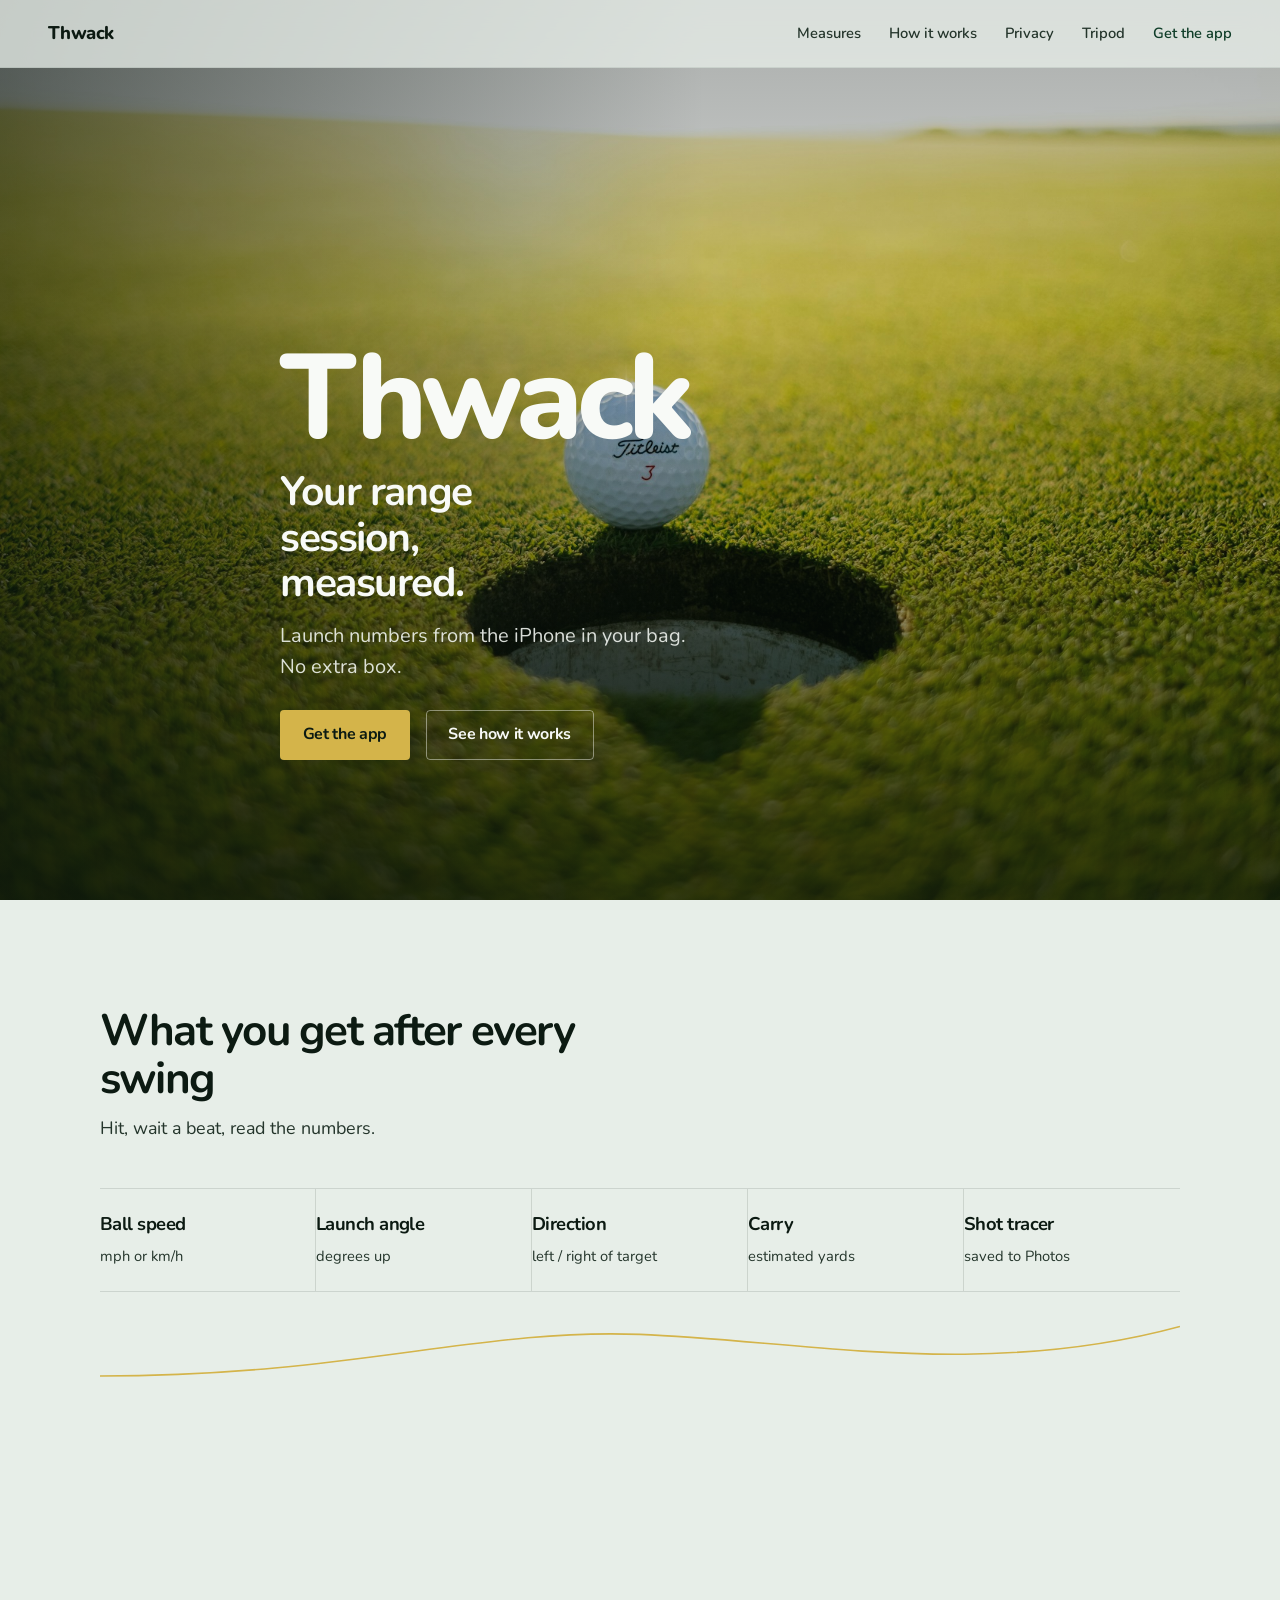
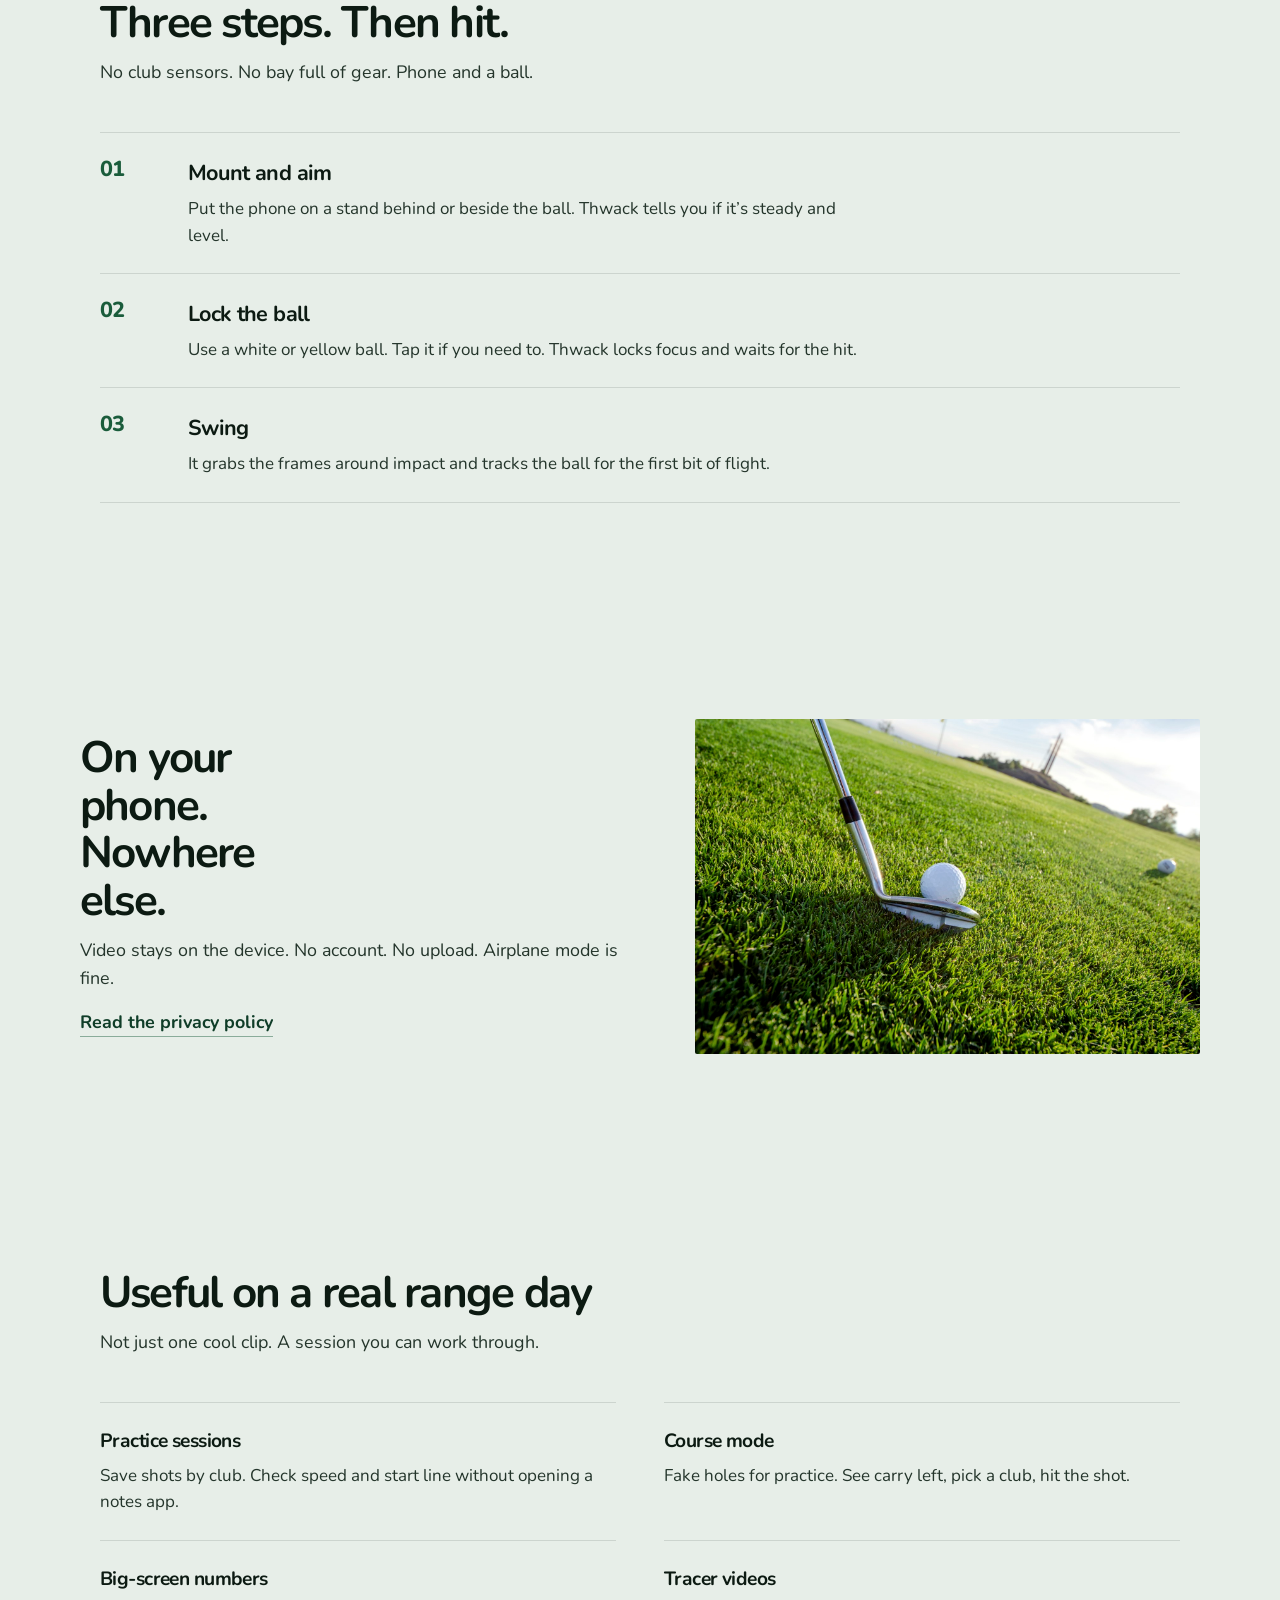
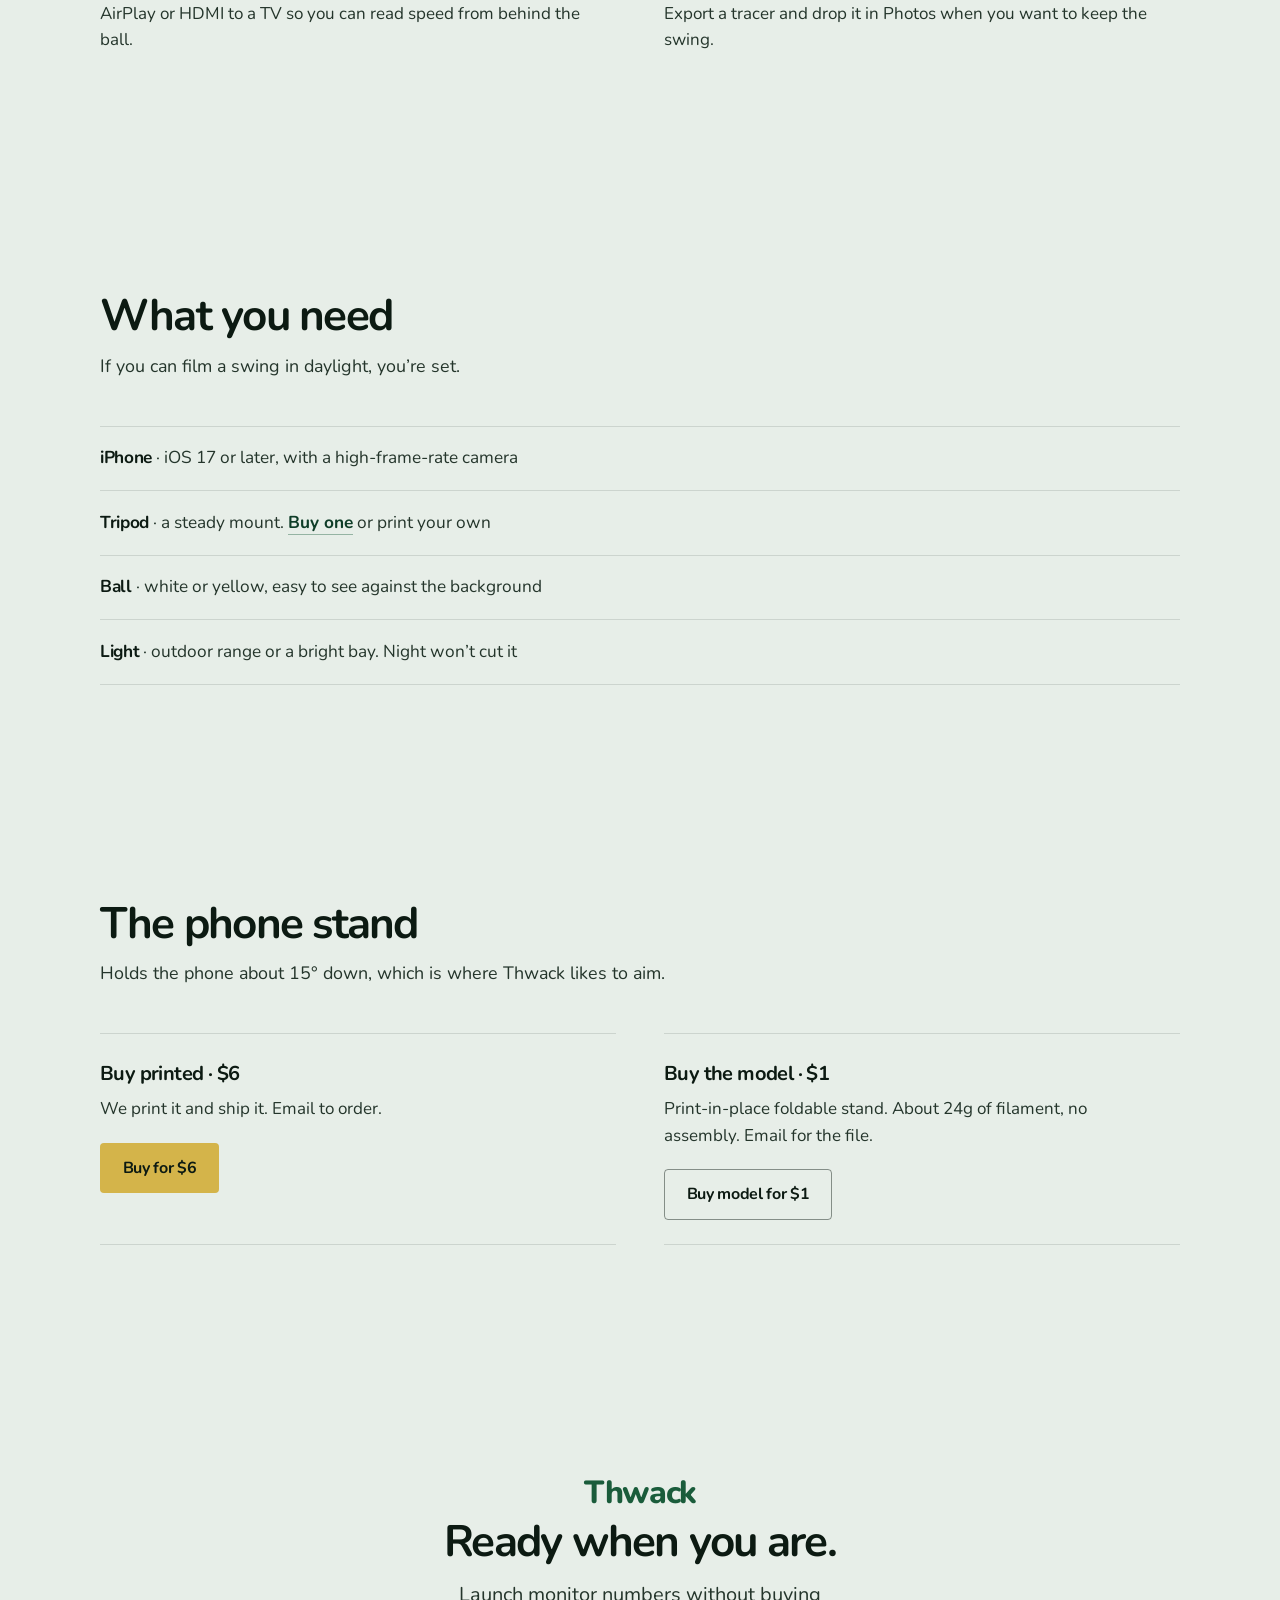
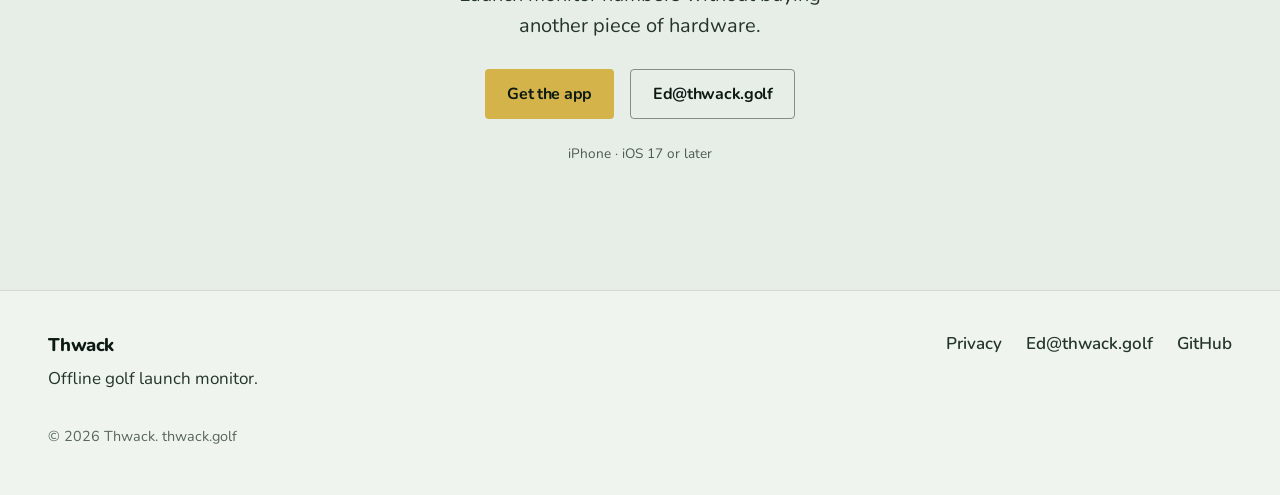
==== index.html @ 119241a6 "Rewrite site copy: no em dashes, clearer pricing, less AI tone. Printed stand $6, digital model $1. " ====
<!DOCTYPE html>
<html lang="en">
<head>
  <meta charset="utf-8" />
  <meta name="viewport" content="width=device-width, initial-scale=1" />
  <title>Thwack | Golf launch monitor for iPhone</title>
  <meta name="description" content="Thwack turns your iPhone into an offline golf launch monitor. Ball speed, launch, direction, carry, and a shot tracer. All on your phone." />
  <meta property="og:title" content="Thwack | Golf launch monitor for iPhone" />
  <meta property="og:description" content="Ball speed, launch, carry, and tracer. On your iPhone. Nowhere else." />
  <meta property="og:image" content="https://thwack.golf/assets/hero.jpg" />
  <meta property="og:type" content="website" />
  <link rel="icon" href="assets/favicon.png" type="image/png" />
  <link rel="apple-touch-icon" href="assets/icon.png" />
  <link rel="preconnect" href="https://fonts.googleapis.com" />
  <link rel="preconnect" href="https://fonts.gstatic.com" crossorigin />
  <link href="https://fonts.googleapis.com/css2?family=Nunito:wght@400;500;600;700;800&display=swap" rel="stylesheet" />
  <link rel="stylesheet" href="assets/site.css" />
</head>
<body>
  <a class="skip" href="#main">Skip to content</a>

  <header class="site-header">
    <a class="wordmark" href="./" aria-label="Thwack home">Thwack</a>
    <nav class="site-nav" aria-label="Primary">
      <a href="#measures">Measures</a>
      <a href="#how">How it works</a>
      <a href="#privacy-claim">Privacy</a>
      <a href="#tripod">Tripod</a>
      <a class="nav-cta" href="https://apps.apple.com/xxxxxxxxxxxx" data-download>Get the app</a>
    </nav>
  </header>

  <main id="main">
    <section class="hero" aria-label="Introduction">
      <div class="hero-media" aria-hidden="true">
        <img src="assets/hero.jpg" alt="" width="2400" height="1600" fetchpriority="high" />
      </div>
      <div class="hero-veil" aria-hidden="true"></div>
      <div class="hero-copy">
        <p class="brand">Thwack</p>
        <h1>Your range session,<br />measured.</h1>
        <p class="lede">Launch numbers from the iPhone in your bag. No extra box.</p>
        <div class="cta-row">
          <a class="btn btn-primary" href="https://apps.apple.com/xxxxxxxxxxxx" data-download>Get the app</a>
          <a class="btn btn-ghost" href="#how">See how it works</a>
        </div>
      </div>
    </section>

    <section id="measures" class="section measures">
      <div class="section-head">
        <h2>What you get after every swing</h2>
        <p>Hit, wait a beat, read the numbers.</p>
      </div>
      <ul class="metric-rail" role="list">
        <li>
          <span class="metric-name">Ball speed</span>
          <span class="metric-hint">mph or km/h</span>
        </li>
        <li>
          <span class="metric-name">Launch angle</span>
          <span class="metric-hint">degrees up</span>
        </li>
        <li>
          <span class="metric-name">Direction</span>
          <span class="metric-hint">left / right of target</span>
        </li>
        <li>
          <span class="metric-name">Carry</span>
          <span class="metric-hint">estimated yards</span>
        </li>
        <li>
          <span class="metric-name">Shot tracer</span>
          <span class="metric-hint">saved to Photos</span>
        </li>
      </ul>
      <svg class="tracer-line" viewBox="0 0 1200 80" preserveAspectRatio="none" aria-hidden="true">
        <path d="M0,70 C280,70 420,10 600,18 S980,75 1200,8" fill="none" stroke="currentColor" stroke-width="2" pathLength="1" />
      </svg>
    </section>

    <section id="how" class="section how">
      <div class="section-head">
        <h2>Three steps. Then hit.</h2>
        <p>No club sensors. No bay full of gear. Phone and a ball.</p>
      </div>
      <ol class="steps">
        <li>
          <span class="step-num">01</span>
          <div>
            <h3>Mount and aim</h3>
            <p>Put the phone on a stand behind or beside the ball. Thwack tells you if it’s steady and level.</p>
          </div>
        </li>
        <li>
          <span class="step-num">02</span>
          <div>
            <h3>Lock the ball</h3>
            <p>Use a white or yellow ball. Tap it if you need to. Thwack locks focus and waits for the hit.</p>
          </div>
        </li>
        <li>
          <span class="step-num">03</span>
          <div>
            <h3>Swing</h3>
            <p>It grabs the frames around impact and tracks the ball for the first bit of flight.</p>
          </div>
        </li>
      </ol>
    </section>

    <section id="privacy-claim" class="section split">
      <div class="split-copy">
        <h2>On your phone.<br />Nowhere else.</h2>
        <p>Video stays on the device. No account. No upload. Airplane mode is fine.</p>
        <p><a class="text-link" href="Privacy/">Read the privacy policy</a></p>
      </div>
      <figure class="split-media">
        <img src="assets/ball.jpg" alt="Close view of a golf ball on a tee" width="1600" height="1060" loading="lazy" />
      </figure>
    </section>

    <section class="section practice">
      <div class="section-head">
        <h2>Useful on a real range day</h2>
        <p>Not just one cool clip. A session you can work through.</p>
      </div>
      <div class="practice-grid">
        <article>
          <h3>Practice sessions</h3>
          <p>Save shots by club. Check speed and start line without opening a notes app.</p>
        </article>
        <article>
          <h3>Course mode</h3>
          <p>Fake holes for practice. See carry left, pick a club, hit the shot.</p>
        </article>
        <article>
          <h3>Big-screen numbers</h3>
          <p>AirPlay or HDMI to a TV so you can read speed from behind the ball.</p>
        </article>
        <article>
          <h3>Tracer videos</h3>
          <p>Export a tracer and drop it in Photos when you want to keep the swing.</p>
        </article>
      </div>
    </section>

    <section class="section setup">
      <div class="section-head">
        <h2>What you need</h2>
        <p>If you can film a swing in daylight, you’re set.</p>
      </div>
      <ul class="need-list" role="list">
        <li><strong>iPhone</strong> · iOS 17 or later, with a high-frame-rate camera</li>
        <li><strong>Tripod</strong> · a steady mount. <a href="#tripod">Buy one</a> or print your own</li>
        <li><strong>Ball</strong> · white or yellow, easy to see against the background</li>
        <li><strong>Light</strong> · outdoor range or a bright bay. Night won’t cut it</li>
      </ul>
    </section>

    <section id="tripod" class="section tripod">
      <div class="section-head">
        <h2>The phone stand</h2>
        <p>Holds the phone about 15° down, which is where Thwack likes to aim.</p>
      </div>
      <div class="tripod-actions">
        <div>
          <h3>Buy printed · $6</h3>
          <p>We print it and ship it. Email to order.</p>
          <a class="btn btn-primary" href="mailto:Ed@thwack.golf?subject=Order%20Thwack%20tripod%20%246&body=Hi%20Ed%2C%0A%0AI%27d%20like%20to%20order%20a%20printed%20Thwack%20phone%20stand%20for%20%246.%0A%0AShip%20to%3A%0A">Buy for $6</a>
        </div>
        <div>
          <h3>Buy the model · $1</h3>
          <p>Print-in-place foldable stand. About 24g of filament, no assembly. Email for the file.</p>
          <a class="btn btn-ghost" href="mailto:Ed@thwack.golf?subject=Thwack%20stand%20model%20%241&body=Hi%20Ed%2C%0A%0AI%27d%20like%20the%20Thwack%20phone%20stand%203D%20model%20for%20%241.%0A">Buy model for $1</a>
        </div>
      </div>
    </section>

    <section id="download" class="section download">
      <p class="brand brand-sm">Thwack</p>
      <h2>Ready when you are.</h2>
      <p class="lede">Launch monitor numbers without buying another piece of hardware.</p>
      <div class="cta-row">
        <a class="btn btn-primary" href="https://apps.apple.com/xxxxxxxxxxxx" data-download>Get the app</a>
        <a class="btn btn-ghost" href="mailto:Ed@thwack.golf">Ed@thwack.golf</a>
      </div>
      <p class="fine">iPhone · iOS 17 or later</p>
    </section>
  </main>

  <footer class="site-footer">
    <div class="footer-brand">
      <span class="wordmark">Thwack</span>
      <p>Offline golf launch monitor.</p>
    </div>
    <div class="footer-links">
      <a href="Privacy/">Privacy</a>
      <a href="mailto:Ed@thwack.golf">Ed@thwack.golf</a>
      <a href="https://github.com/ErdTheTurd/Thwack">GitHub</a>
    </div>
    <p class="footer-note">© <span id="y"></span> Thwack. thwack.golf</p>
  </footer>

  <script>
    document.getElementById("y").textContent = new Date().getFullYear();
    // Replace xxxxxxxxxxxx with your App Store id when live (e.g. id6754321098).
    window.THWACK_APP_STORE_URL = "https://apps.apple.com/xxxxxxxxxxxx";
    document.querySelectorAll("[data-download]").forEach((el) => {
      el.setAttribute("href", window.THWACK_APP_STORE_URL);
    });
  </script>
</body>
</html>
---- assets/site.css ----
/* Thwack marketing site
   Direction: deep fairway ink + warm tracer gold on cool mist greens.
   Type: SF Rounded (app) → Nunito on the web. */

:root {
  --ink: #0c1a12;
  --ink-soft: #24352b;
  --mist: #e7eee8;
  --mist-deep: #d5e0d7;
  --panel: #f3f7f3;
  --fairway: #1a5c3b;
  --fairway-deep: #0f3d28;
  --tracer: #d4b44a;
  --tracer-hot: #f0d56a;
  --white: #f8faf7;
  --line: color-mix(in srgb, var(--ink) 12%, transparent);
  --header-h: 4.25rem;
  --ease: cubic-bezier(0.22, 1, 0.36, 1);
  --font: ui-rounded, "SF Pro Rounded", "Nunito", "Avenir Next Rounded", system-ui, sans-serif;
  --font-brand: var(--font);
  --font-body: var(--font);
}

*,
*::before,
*::after { box-sizing: border-box; }

html {
  color-scheme: light;
  scroll-behavior: smooth;
}

body {
  margin: 0;
  color: var(--ink);
  background:
    radial-gradient(900px 480px at 12% -8%, #cfe0d4 0%, transparent 55%),
    radial-gradient(700px 420px at 100% 8%, #e6efc9 0%, transparent 45%),
    var(--mist);
  font-family: var(--font-body);
  font-optical-sizing: auto;
  font-size: 1.0625rem;
  line-height: 1.55;
  -webkit-font-smoothing: antialiased;
}

img {
  display: block;
  max-width: 100%;
  height: auto;
}

a { color: var(--fairway-deep); }

.skip {
  position: absolute;
  left: -999px;
  top: 0;
  background: var(--ink);
  color: var(--white);
  padding: 0.75rem 1rem;
  z-index: 100;
}
.skip:focus { left: 1rem; top: 1rem; }

/* —— Header —— */
.site-header {
  position: fixed;
  inset: 0 0 auto;
  z-index: 40;
  height: var(--header-h);
  display: flex;
  align-items: center;
  justify-content: space-between;
  padding: 0 clamp(1.25rem, 4vw, 3rem);
  background: color-mix(in srgb, var(--mist) 78%, transparent);
  backdrop-filter: blur(14px) saturate(1.2);
  border-bottom: 1px solid color-mix(in srgb, var(--ink) 8%, transparent);
}

.wordmark {
  font-family: var(--font-brand);
  font-weight: 800;
  font-size: 1.15rem;
  letter-spacing: -0.03em;
  text-decoration: none;
  color: var(--ink);
}

.site-nav {
  display: flex;
  align-items: center;
  gap: clamp(1rem, 3vw, 1.75rem);
}

.site-nav a {
  font-family: var(--font-brand);
  font-weight: 600;
  font-size: 0.92rem;
  text-decoration: none;
  color: var(--ink-soft);
}

.site-nav a:hover { color: var(--ink); }

.nav-cta {
  color: var(--fairway-deep) !important;
}

@media (max-width: 720px) {
  .site-nav a:not(.nav-cta) { display: none; }
}

/* —— Hero —— */
.hero {
  position: relative;
  min-height: 100svh;
  display: grid;
  align-items: end;
  overflow: hidden;
  color: var(--white);
}

.hero-media {
  position: absolute;
  inset: 0;
}

.hero-media img {
  width: 100%;
  height: 100%;
  object-fit: cover;
  object-position: 55% 40%;
  transform: scale(1.06);
  animation: heroDrift 28s var(--ease) infinite alternate;
}

@keyframes heroDrift {
  from { transform: scale(1.06) translate3d(0, 0, 0); }
  to { transform: scale(1.12) translate3d(-1.5%, 1%, 0); }
}

.hero-veil {
  position: absolute;
  inset: 0;
  background:
    linear-gradient(180deg, rgba(8, 18, 12, 0.35) 0%, rgba(8, 18, 12, 0.18) 35%, rgba(8, 18, 12, 0.72) 100%),
    linear-gradient(90deg, rgba(8, 18, 12, 0.55) 0%, transparent 55%);
}

.hero-copy {
  position: relative;
  z-index: 1;
  width: min(720px, calc(100% - 2.5rem));
  margin: 0 auto var(--header-h);
  padding: 0 0 clamp(2.5rem, 8vh, 4.5rem);
  animation: rise 1s var(--ease) both;
}

@keyframes rise {
  from { opacity: 0; transform: translateY(18px); }
  to { opacity: 1; transform: none; }
}

.brand {
  font-family: var(--font-brand);
  font-weight: 800;
  font-size: clamp(3.4rem, 12vw, 7.5rem);
  letter-spacing: -0.05em;
  line-height: 0.9;
  margin: 0 0 1rem;
  color: inherit;
}

.brand-sm {
  font-size: clamp(1.5rem, 4vw, 2rem);
  letter-spacing: -0.04em;
  color: var(--fairway);
  margin-bottom: 0.75rem;
}

.hero h1 {
  font-family: var(--font-brand);
  font-weight: 700;
  font-size: clamp(1.65rem, 4.2vw, 2.55rem);
  letter-spacing: -0.035em;
  line-height: 1.12;
  margin: 0 0 0.85rem;
  max-width: 14ch;
}

.lede {
  margin: 0 0 1.75rem;
  font-size: clamp(1.05rem, 2.2vw, 1.25rem);
  font-weight: 400;
  max-width: 34ch;
  color: color-mix(in srgb, var(--white) 86%, transparent);
}

.hero .lede { color: color-mix(in srgb, #f4f7f2 88%, transparent); }

.cta-row {
  display: flex;
  flex-wrap: wrap;
  gap: 0.85rem 1rem;
  align-items: center;
}

.btn {
  font-family: var(--font-brand);
  font-weight: 700;
  font-size: 1rem;
  letter-spacing: -0.02em;
  text-decoration: none;
  display: inline-flex;
  align-items: center;
  justify-content: center;
  min-height: 3.15rem;
  padding: 0 1.35rem;
  border-radius: 4px;
  border: 1px solid transparent;
  transition: transform 160ms var(--ease), background 160ms ease, color 160ms ease, border-color 160ms ease;
}

.btn:hover { transform: translateY(-1px); }
.btn:active { transform: none; }

.btn-primary {
  background: var(--tracer);
  color: var(--ink);
}

.btn-primary:hover { background: var(--tracer-hot); }

.btn-ghost {
  background: transparent;
  color: inherit;
  border-color: color-mix(in srgb, currentColor 45%, transparent);
}

.hero .btn-ghost { color: var(--white); }

.btn-ghost:hover {
  border-color: currentColor;
  background: color-mix(in srgb, currentColor 8%, transparent);
}

/* —— Sections —— */
.section {
  width: min(1080px, calc(100% - 2.5rem));
  margin: 0 auto;
  padding: clamp(4.5rem, 12vh, 7.5rem) 0;
}

.section-head {
  max-width: 36rem;
  margin-bottom: clamp(2rem, 5vh, 3.25rem);
}

.section-head h2,
.split-copy h2,
.download h2 {
  font-family: var(--font-brand);
  font-weight: 700;
  font-size: clamp(1.85rem, 4vw, 2.75rem);
  letter-spacing: -0.04em;
  line-height: 1.08;
  margin: 0 0 0.75rem;
}

.section-head p,
.split-copy p {
  margin: 0;
  color: var(--ink-soft);
  font-size: 1.12rem;
}

/* Metrics — not cards: one horizontal composition */
.measures {
  position: relative;
}

.metric-rail {
  list-style: none;
  margin: 0;
  padding: 0;
  display: grid;
  grid-template-columns: repeat(5, minmax(0, 1fr));
  gap: 0;
  border-top: 1px solid var(--line);
  border-bottom: 1px solid var(--line);
}

.metric-rail li {
  padding: 1.35rem 1rem 1.35rem 0;
  border-right: 1px solid var(--line);
}

.metric-rail li:last-child {
  border-right: 0;
  padding-right: 0;
}

.metric-name {
  display: block;
  font-family: var(--font-brand);
  font-weight: 700;
  font-size: 1.15rem;
  letter-spacing: -0.03em;
  margin-bottom: 0.25rem;
}

.metric-hint {
  color: var(--ink-soft);
  font-size: 0.92rem;
}

.tracer-line {
  display: block;
  width: 100%;
  height: 64px;
  margin-top: 1.75rem;
  color: var(--tracer);
}

.tracer-line path {
  stroke-dasharray: 1;
  stroke-dashoffset: 1;
  animation: drawTracer 1.8s var(--ease) 0.2s forwards;
}

@keyframes drawTracer {
  to { stroke-dashoffset: 0; }
}

@media (max-width: 860px) {
  .metric-rail {
    grid-template-columns: 1fr 1fr;
  }
  .metric-rail li {
    border-right: 0;
    border-bottom: 1px solid var(--line);
    padding: 1.1rem 0;
  }
  .metric-rail li:nth-child(odd) {
    padding-right: 1rem;
  }
}

/* How it works */
.steps {
  list-style: none;
  margin: 0;
  padding: 0;
  display: grid;
  gap: 0;
}

.steps li {
  display: grid;
  grid-template-columns: 4.5rem 1fr;
  gap: 1rem;
  padding: 1.5rem 0;
  border-top: 1px solid var(--line);
}

.steps li:last-child { border-bottom: 1px solid var(--line); }

.step-num {
  font-family: var(--font-brand);
  font-weight: 800;
  font-size: 1.35rem;
  letter-spacing: -0.04em;
  color: var(--fairway);
  line-height: 1.2;
}

.steps h3 {
  font-family: var(--font-brand);
  font-weight: 700;
  font-size: 1.35rem;
  letter-spacing: -0.03em;
  margin: 0 0 0.35rem;
}

.steps p {
  margin: 0;
  color: var(--ink-soft);
  max-width: 42rem;
}

/* Privacy split */
.split {
  display: grid;
  grid-template-columns: 1.05fr 0.95fr;
  gap: clamp(1.75rem, 5vw, 3.5rem);
  align-items: center;
  width: min(1120px, calc(100% - 2.5rem));
}

.split-copy h2 { max-width: 10ch; }

.split-copy p + p { margin-top: 1rem; }

.text-link {
  font-family: var(--font-brand);
  font-weight: 700;
  text-decoration: none;
  border-bottom: 1px solid color-mix(in srgb, var(--fairway) 45%, transparent);
  padding-bottom: 0.1rem;
}

.text-link:hover { border-bottom-color: var(--fairway); }

.split-media {
  margin: 0;
  overflow: hidden;
  border-radius: 2px;
  min-height: 280px;
}

.split-media img {
  width: 100%;
  height: 100%;
  min-height: 320px;
  object-fit: cover;
  filter: saturate(0.92) contrast(1.04);
}

@media (max-width: 800px) {
  .split { grid-template-columns: 1fr; }
  .split-media { order: -1; }
}

/* Practice — editorial rows, not cards */
.practice-grid {
  display: grid;
  grid-template-columns: 1fr 1fr;
  gap: 0 3rem;
}

.practice-grid article {
  padding: 1.5rem 0;
  border-top: 1px solid var(--line);
}

.practice-grid h3 {
  font-family: var(--font-brand);
  font-weight: 700;
  font-size: 1.2rem;
  letter-spacing: -0.03em;
  margin: 0 0 0.4rem;
}

.practice-grid p {
  margin: 0;
  color: var(--ink-soft);
}

@media (max-width: 700px) {
  .practice-grid { grid-template-columns: 1fr; gap: 0; }
}

/* Setup needs */
.need-list {
  list-style: none;
  margin: 0;
  padding: 0;
}

.need-list li {
  padding: 1.15rem 0;
  border-top: 1px solid var(--line);
  color: var(--ink-soft);
  font-size: 1.08rem;
}

.need-list li:last-child { border-bottom: 1px solid var(--line); }

.need-list strong {
  font-family: var(--font-brand);
  font-weight: 700;
  color: var(--ink);
  letter-spacing: -0.02em;
}

.need-list a {
  font-weight: 700;
  text-decoration: none;
  border-bottom: 1px solid color-mix(in srgb, var(--fairway) 40%, transparent);
}

/* Tripod buy / print */
.tripod-actions {
  display: grid;
  grid-template-columns: 1fr 1fr;
  gap: 0 3rem;
}

.tripod-actions > div {
  padding: 1.5rem 0;
  border-top: 1px solid var(--line);
  border-bottom: 1px solid var(--line);
}

.tripod-actions h3 {
  font-family: var(--font-brand);
  font-weight: 700;
  font-size: 1.25rem;
  letter-spacing: -0.03em;
  margin: 0 0 0.45rem;
}

.tripod-actions p {
  margin: 0 0 1.25rem;
  color: var(--ink-soft);
  max-width: 28rem;
}

.tripod-actions .btn-ghost {
  color: var(--ink);
}

@media (max-width: 700px) {
  .tripod-actions { grid-template-columns: 1fr; gap: 0; }
  .tripod-actions > div:first-child { border-bottom: 0; }
}

/* Download */
.download {
  text-align: center;
  padding-top: clamp(5rem, 14vh, 8rem);
  padding-bottom: clamp(5rem, 14vh, 8rem);
}

.download .lede {
  margin-left: auto;
  margin-right: auto;
  color: var(--ink-soft);
}

.download .cta-row {
  justify-content: center;
}

.download .btn-ghost {
  color: var(--ink);
}

.fine {
  margin: 1.5rem auto 0;
  max-width: 36rem;
  font-size: 0.85rem;
  color: color-mix(in srgb, var(--ink-soft) 80%, transparent);
}

/* Footer */
.site-footer {
  border-top: 1px solid var(--line);
  padding: 2.5rem clamp(1.25rem, 4vw, 3rem) 3rem;
  display: grid;
  grid-template-columns: 1.2fr 1fr;
  gap: 1.5rem;
  background: color-mix(in srgb, var(--panel) 70%, transparent);
}

.footer-brand p {
  margin: 0.4rem 0 0;
  color: var(--ink-soft);
}

.footer-links {
  display: flex;
  flex-wrap: wrap;
  gap: 1rem 1.5rem;
  align-items: start;
  justify-content: end;
  font-family: var(--font-brand);
  font-weight: 600;
}

.footer-links a { text-decoration: none; color: var(--ink-soft); }
.footer-links a:hover { color: var(--ink); }

.footer-note {
  grid-column: 1 / -1;
  margin: 0.5rem 0 0;
  color: color-mix(in srgb, var(--ink-soft) 75%, transparent);
  font-size: 0.9rem;
}

@media (max-width: 640px) {
  .site-footer { grid-template-columns: 1fr; }
  .footer-links { justify-content: start; }
}

@media (prefers-reduced-motion: reduce) {
  html { scroll-behavior: auto; }
  .hero-media img { animation: none; transform: none; }
  .hero-copy { animation: none; }
  .tracer-line path { animation: none; stroke-dashoffset: 0; }
}
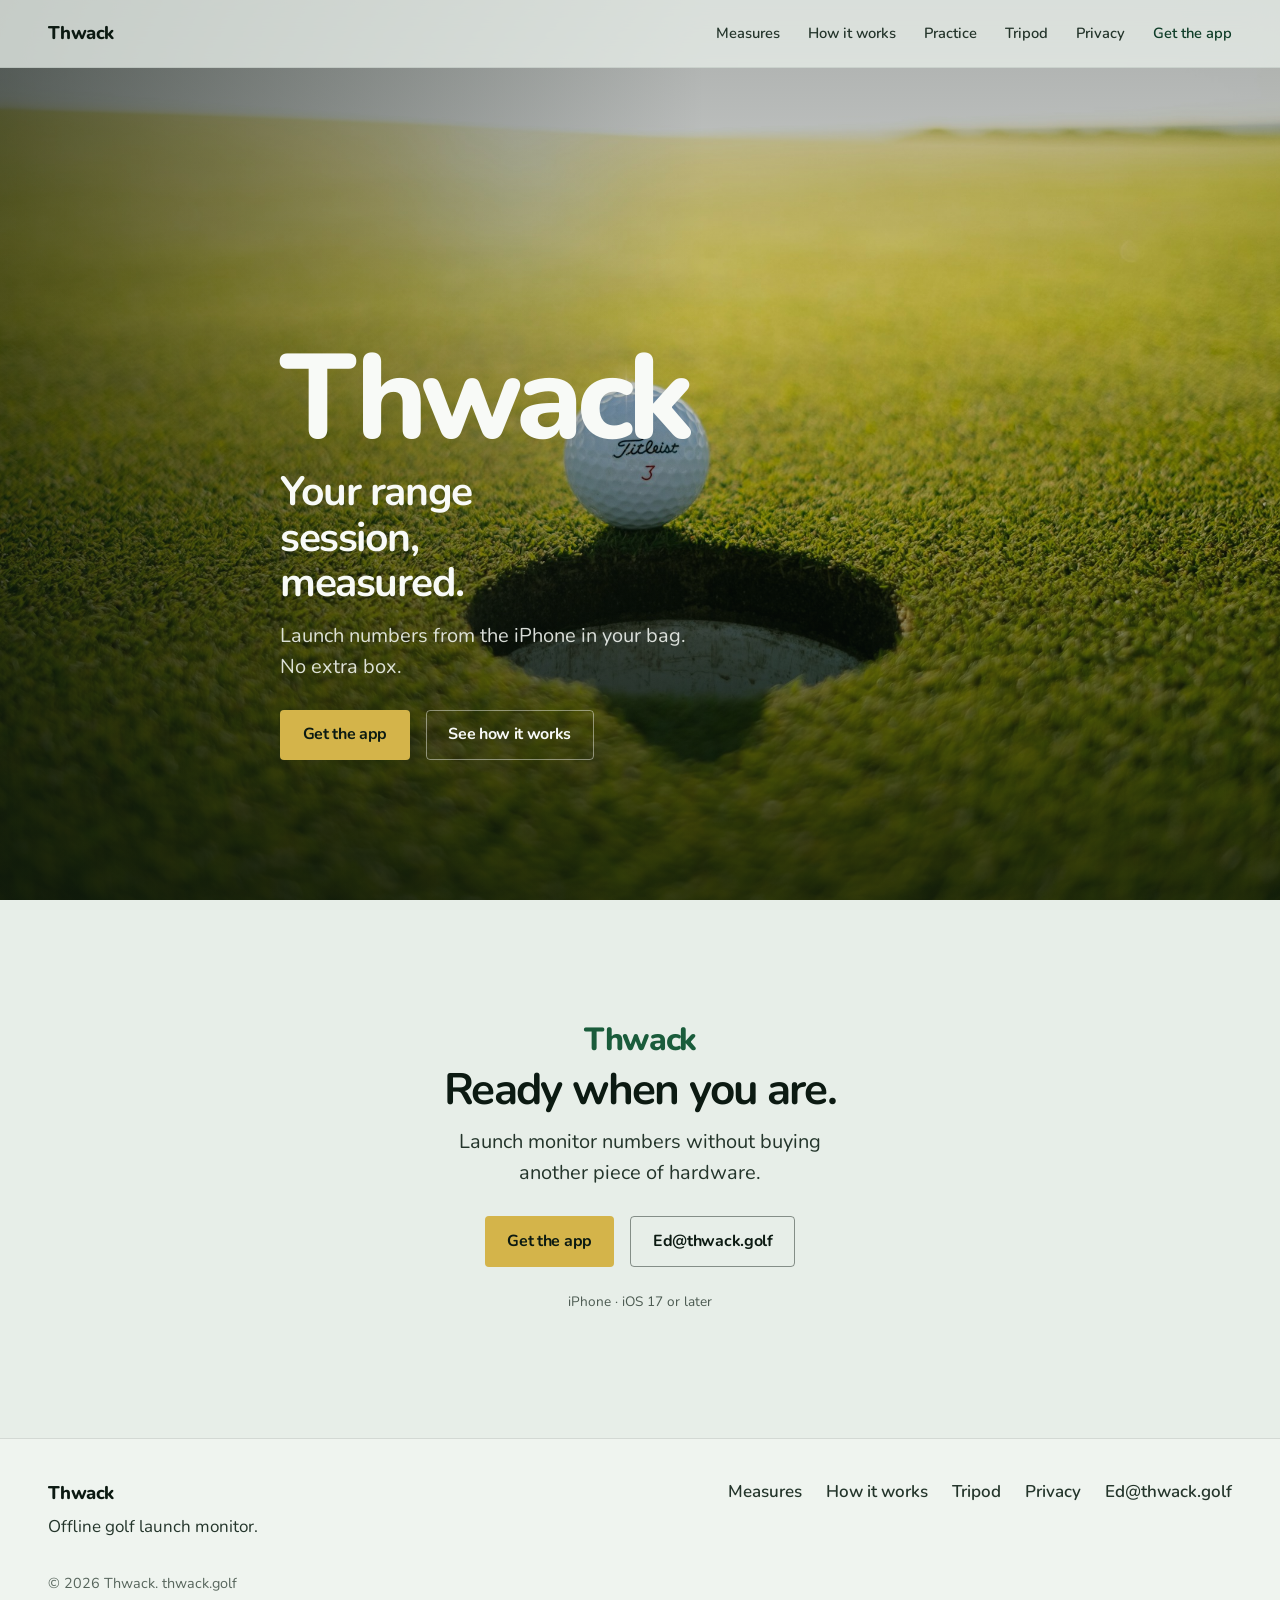
==== commit dd9938d5: "Split the marketing site into real pages instead of scroll anchors. Adds /measures, /how, /practice," ====
--- a/index.html
+++ b/index.html
@@ -6,7 +6,7 @@
   <title>Thwack | Golf launch monitor for iPhone</title>
   <meta name="description" content="Thwack turns your iPhone into an offline golf launch monitor. Ball speed, launch, direction, carry, and a shot tracer. All on your phone." />
   <meta property="og:title" content="Thwack | Golf launch monitor for iPhone" />
-  <meta property="og:description" content="Ball speed, launch, carry, and tracer. On your iPhone. Nowhere else." />
+  <meta property="og:description" content="Thwack turns your iPhone into an offline golf launch monitor. Ball speed, launch, direction, carry, and a shot tracer. All on your phone." />
   <meta property="og:image" content="https://thwack.golf/assets/hero.jpg" />
   <meta property="og:type" content="website" />
   <link rel="icon" href="assets/favicon.png" type="image/png" />
@@ -20,16 +20,16 @@
   <a class="skip" href="#main">Skip to content</a>
 
   <header class="site-header">
-    <a class="wordmark" href="./" aria-label="Thwack home">Thwack</a>
+    <a class="wordmark" href="" aria-label="Thwack home">Thwack</a>
     <nav class="site-nav" aria-label="Primary">
-      <a href="#measures">Measures</a>
-      <a href="#how">How it works</a>
-      <a href="#privacy-claim">Privacy</a>
-      <a href="#tripod">Tripod</a>
+      <a class="" href="measures/">Measures</a>
+      <a class="" href="how/">How it works</a>
+      <a class="" href="practice/">Practice</a>
+      <a class="" href="tripod/">Tripod</a>
+      <a class="" href="Privacy/">Privacy</a>
       <a class="nav-cta" href="https://apps.apple.com/xxxxxxxxxxxx" data-download>Get the app</a>
     </nav>
   </header>
-
   <main id="main">
     <section class="hero" aria-label="Introduction">
       <div class="hero-media" aria-hidden="true">
@@ -42,142 +42,12 @@
         <p class="lede">Launch numbers from the iPhone in your bag. No extra box.</p>
         <div class="cta-row">
           <a class="btn btn-primary" href="https://apps.apple.com/xxxxxxxxxxxx" data-download>Get the app</a>
-          <a class="btn btn-ghost" href="#how">See how it works</a>
+          <a class="btn btn-ghost" href="how/">See how it works</a>
         </div>
       </div>
     </section>
 
-    <section id="measures" class="section measures">
-      <div class="section-head">
-        <h2>What you get after every swing</h2>
-        <p>Hit, wait a beat, read the numbers.</p>
-      </div>
-      <ul class="metric-rail" role="list">
-        <li>
-          <span class="metric-name">Ball speed</span>
-          <span class="metric-hint">mph or km/h</span>
-        </li>
-        <li>
-          <span class="metric-name">Launch angle</span>
-          <span class="metric-hint">degrees up</span>
-        </li>
-        <li>
-          <span class="metric-name">Direction</span>
-          <span class="metric-hint">left / right of target</span>
-        </li>
-        <li>
-          <span class="metric-name">Carry</span>
-          <span class="metric-hint">estimated yards</span>
-        </li>
-        <li>
-          <span class="metric-name">Shot tracer</span>
-          <span class="metric-hint">saved to Photos</span>
-        </li>
-      </ul>
-      <svg class="tracer-line" viewBox="0 0 1200 80" preserveAspectRatio="none" aria-hidden="true">
-        <path d="M0,70 C280,70 420,10 600,18 S980,75 1200,8" fill="none" stroke="currentColor" stroke-width="2" pathLength="1" />
-      </svg>
-    </section>
-
-    <section id="how" class="section how">
-      <div class="section-head">
-        <h2>Three steps. Then hit.</h2>
-        <p>No club sensors. No bay full of gear. Phone and a ball.</p>
-      </div>
-      <ol class="steps">
-        <li>
-          <span class="step-num">01</span>
-          <div>
-            <h3>Mount and aim</h3>
-            <p>Put the phone on a stand behind or beside the ball. Thwack tells you if it’s steady and level.</p>
-          </div>
-        </li>
-        <li>
-          <span class="step-num">02</span>
-          <div>
-            <h3>Lock the ball</h3>
-            <p>Use a white or yellow ball. Tap it if you need to. Thwack locks focus and waits for the hit.</p>
-          </div>
-        </li>
-        <li>
-          <span class="step-num">03</span>
-          <div>
-            <h3>Swing</h3>
-            <p>It grabs the frames around impact and tracks the ball for the first bit of flight.</p>
-          </div>
-        </li>
-      </ol>
-    </section>
-
-    <section id="privacy-claim" class="section split">
-      <div class="split-copy">
-        <h2>On your phone.<br />Nowhere else.</h2>
-        <p>Video stays on the device. No account. No upload. Airplane mode is fine.</p>
-        <p><a class="text-link" href="Privacy/">Read the privacy policy</a></p>
-      </div>
-      <figure class="split-media">
-        <img src="assets/ball.jpg" alt="Close view of a golf ball on a tee" width="1600" height="1060" loading="lazy" />
-      </figure>
-    </section>
-
-    <section class="section practice">
-      <div class="section-head">
-        <h2>Useful on a real range day</h2>
-        <p>Not just one cool clip. A session you can work through.</p>
-      </div>
-      <div class="practice-grid">
-        <article>
-          <h3>Practice sessions</h3>
-          <p>Save shots by club. Check speed and start line without opening a notes app.</p>
-        </article>
-        <article>
-          <h3>Course mode</h3>
-          <p>Fake holes for practice. See carry left, pick a club, hit the shot.</p>
-        </article>
-        <article>
-          <h3>Big-screen numbers</h3>
-          <p>AirPlay or HDMI to a TV so you can read speed from behind the ball.</p>
-        </article>
-        <article>
-          <h3>Tracer videos</h3>
-          <p>Export a tracer and drop it in Photos when you want to keep the swing.</p>
-        </article>
-      </div>
-    </section>
-
-    <section class="section setup">
-      <div class="section-head">
-        <h2>What you need</h2>
-        <p>If you can film a swing in daylight, you’re set.</p>
-      </div>
-      <ul class="need-list" role="list">
-        <li><strong>iPhone</strong> · iOS 17 or later, with a high-frame-rate camera</li>
-        <li><strong>Tripod</strong> · a steady mount. <a href="#tripod">Buy one</a> or print your own</li>
-        <li><strong>Ball</strong> · white or yellow, easy to see against the background</li>
-        <li><strong>Light</strong> · outdoor range or a bright bay. Night won’t cut it</li>
-      </ul>
-    </section>
-
-    <section id="tripod" class="section tripod">
-      <div class="section-head">
-        <h2>The phone stand</h2>
-        <p>Holds the phone about 15° down, which is where Thwack likes to aim.</p>
-      </div>
-      <div class="tripod-actions">
-        <div>
-          <h3>Buy printed · $6</h3>
-          <p>We print it and ship it. Email to order.</p>
-          <a class="btn btn-primary" href="mailto:Ed@thwack.golf?subject=Order%20Thwack%20tripod%20%246&body=Hi%20Ed%2C%0A%0AI%27d%20like%20to%20order%20a%20printed%20Thwack%20phone%20stand%20for%20%246.%0A%0AShip%20to%3A%0A">Buy for $6</a>
-        </div>
-        <div>
-          <h3>Buy the model · $1</h3>
-          <p>Print-in-place foldable stand. About 24g of filament, no assembly. Email for the file.</p>
-          <a class="btn btn-ghost" href="mailto:Ed@thwack.golf?subject=Thwack%20stand%20model%20%241&body=Hi%20Ed%2C%0A%0AI%27d%20like%20the%20Thwack%20phone%20stand%203D%20model%20for%20%241.%0A">Buy model for $1</a>
-        </div>
-      </div>
-    </section>
-
-    <section id="download" class="section download">
+    <section class="section download">
       <p class="brand brand-sm">Thwack</p>
       <h2>Ready when you are.</h2>
       <p class="lede">Launch monitor numbers without buying another piece of hardware.</p>
@@ -195,16 +65,17 @@
       <p>Offline golf launch monitor.</p>
     </div>
     <div class="footer-links">
+      <a href="measures/">Measures</a>
+      <a href="how/">How it works</a>
+      <a href="tripod/">Tripod</a>
       <a href="Privacy/">Privacy</a>
       <a href="mailto:Ed@thwack.golf">Ed@thwack.golf</a>
-      <a href="https://github.com/ErdTheTurd/Thwack">GitHub</a>
     </div>
     <p class="footer-note">© <span id="y"></span> Thwack. thwack.golf</p>
   </footer>
 
   <script>
     document.getElementById("y").textContent = new Date().getFullYear();
-    // Replace xxxxxxxxxxxx with your App Store id when live (e.g. id6754321098).
     window.THWACK_APP_STORE_URL = "https://apps.apple.com/xxxxxxxxxxxx";
     document.querySelectorAll("[data-download]").forEach((el) => {
       el.setAttribute("href", window.THWACK_APP_STORE_URL);
--- a/assets/site.css
+++ b/assets/site.css
@@ -25,10 +25,34 @@
 *::before,
 *::after { box-sizing: border-box; }
 
+/* Inner pages sit under the fixed header */
+.page {
+  padding: calc(var(--header-h) + 2.5rem) 0 4rem;
+}
+
+.page > .section:first-child {
+  padding-top: 0;
+}
+
+.site-nav a.is-active {
+  color: var(--ink);
+  box-shadow: inset 0 -2px 0 var(--tracer);
+}
+
+.page-hero-mini {
+  width: min(1080px, calc(100% - 2.5rem));
+  margin: 0 auto 1rem;
+}
+
+.page-hero-mini .brand-sm {
+  margin-bottom: 0.35rem;
+}
+
 html {
   color-scheme: light;
-  scroll-behavior: smooth;
-}
+  scroll-behavior: auto;
+}
+
 
 body {
   margin: 0;
@@ -63,7 +87,7 @@
 }
 .skip:focus { left: 1rem; top: 1rem; }
 
-/* —— Header —— */
+/* -- Header -- */
 .site-header {
   position: fixed;
   inset: 0 0 auto;
@@ -111,7 +135,7 @@
   .site-nav a:not(.nav-cta) { display: none; }
 }
 
-/* —— Hero —— */
+/* -- Hero -- */
 .hero {
   position: relative;
   min-height: 100svh;
@@ -245,7 +269,7 @@
   background: color-mix(in srgb, currentColor 8%, transparent);
 }
 
-/* —— Sections —— */
+/* -- Sections -- */
 .section {
   width: min(1080px, calc(100% - 2.5rem));
   margin: 0 auto;
@@ -275,7 +299,7 @@
   font-size: 1.12rem;
 }
 
-/* Metrics — not cards: one horizontal composition */
+/* Metrics - not cards: one horizontal composition */
 .measures {
   position: relative;
 }
@@ -432,7 +456,7 @@
   .split-media { order: -1; }
 }
 
-/* Practice — editorial rows, not cards */
+/* Practice - editorial rows, not cards */
 .practice-grid {
   display: grid;
   grid-template-columns: 1fr 1fr;
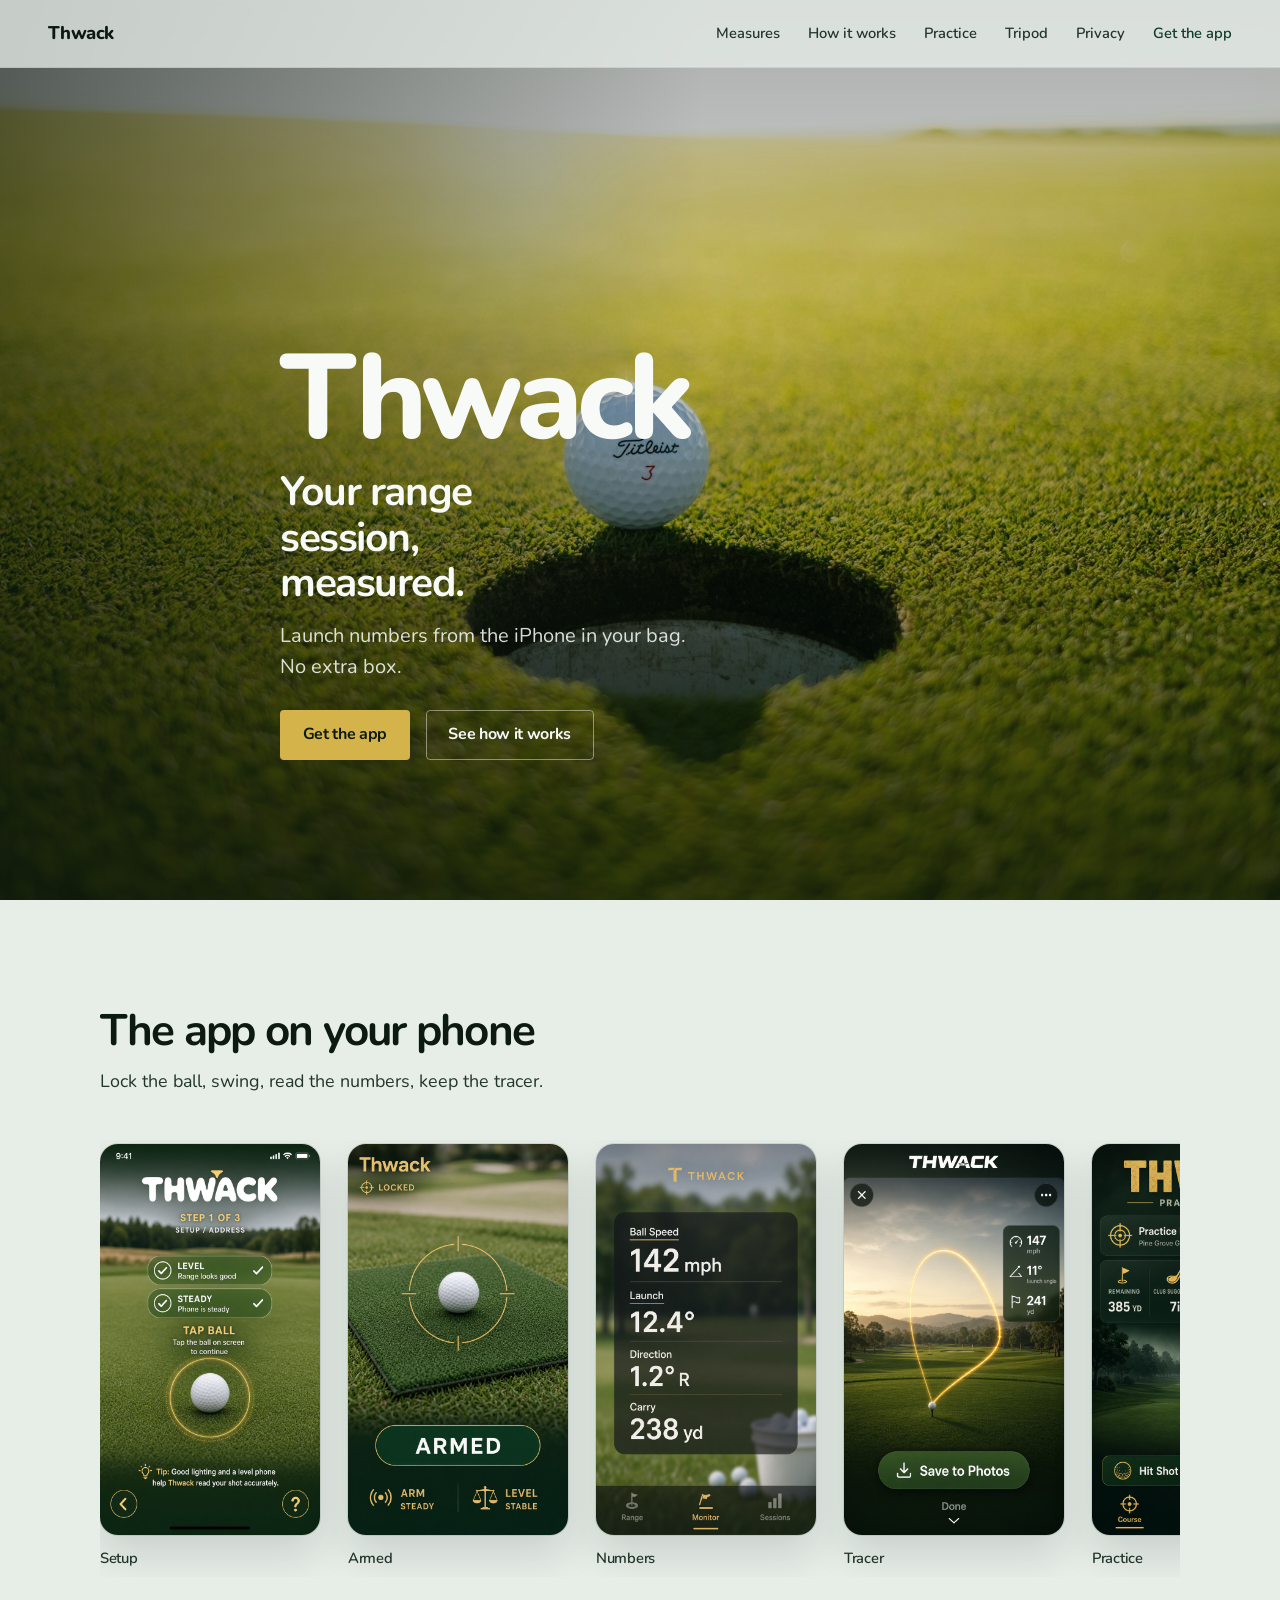
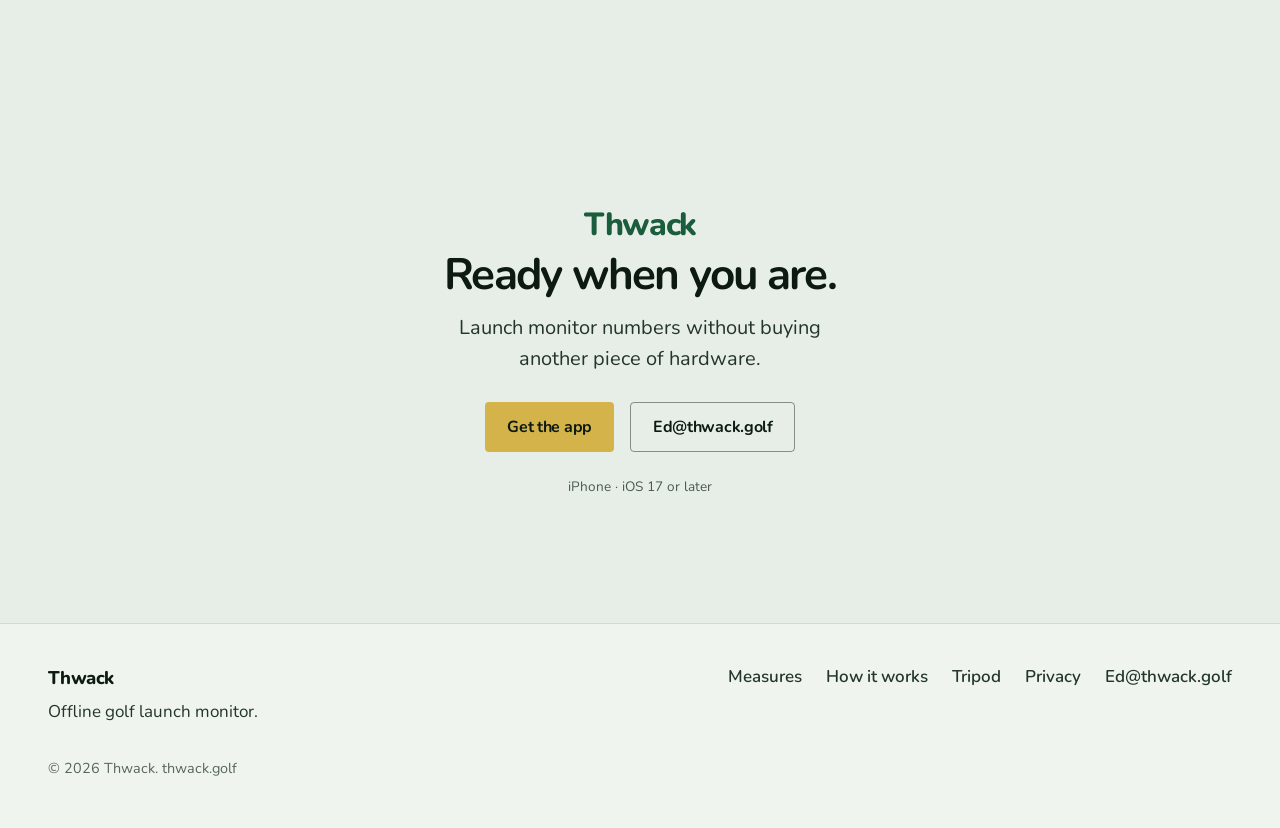
==== commit 578ee849: "Add App Store style screenshots across the marketing site. Five 9:16 UI shots for setup, armed, metr" ====
--- a/index.html
+++ b/index.html
@@ -47,6 +47,45 @@
       </div>
     </section>
 
+    <section class="section shot-strip-wrap" aria-label="App screenshots">
+      <div class="section-head">
+        <h2>The app on your phone</h2>
+        <p>Lock the ball, swing, read the numbers, keep the tracer.</p>
+      </div>
+      <ul class="shot-strip" role="list">
+        <li>
+          <figure>
+            <img src="assets/screenshots/thwack-shot-setup.jpg" alt="Thwack setup screen locking onto a golf ball" width="720" height="1280" loading="lazy" />
+            <figcaption>Setup</figcaption>
+          </figure>
+        </li>
+        <li>
+          <figure>
+            <img src="assets/screenshots/thwack-shot-armed.jpg" alt="Thwack armed and locked on the ball" width="720" height="1280" loading="lazy" />
+            <figcaption>Armed</figcaption>
+          </figure>
+        </li>
+        <li>
+          <figure>
+            <img src="assets/screenshots/thwack-shot-metrics.jpg" alt="Thwack showing ball speed, launch, direction, and carry" width="720" height="1280" loading="lazy" />
+            <figcaption>Numbers</figcaption>
+          </figure>
+        </li>
+        <li>
+          <figure>
+            <img src="assets/screenshots/thwack-shot-tracer.jpg" alt="Thwack shot tracer with save to Photos" width="720" height="1280" loading="lazy" />
+            <figcaption>Tracer</figcaption>
+          </figure>
+        </li>
+        <li>
+          <figure>
+            <img src="assets/screenshots/thwack-shot-course.jpg" alt="Thwack practice course mode" width="720" height="1280" loading="lazy" />
+            <figcaption>Practice</figcaption>
+          </figure>
+        </li>
+      </ul>
+    </section>
+
     <section class="section download">
       <p class="brand brand-sm">Thwack</p>
       <h2>Ready when you are.</h2>
--- a/assets/site.css
+++ b/assets/site.css
@@ -132,7 +132,22 @@
 }
 
 @media (max-width: 720px) {
-  .site-nav a:not(.nav-cta) { display: none; }
+  .site-header {
+    height: auto;
+    min-height: var(--header-h);
+    flex-wrap: wrap;
+    gap: 0.55rem 1rem;
+    padding-top: 0.85rem;
+    padding-bottom: 0.85rem;
+  }
+  .site-nav {
+    width: 100%;
+    flex-wrap: wrap;
+    gap: 0.65rem 1rem;
+  }
+  .site-nav a {
+    font-size: 0.85rem;
+  }
 }
 
 /* -- Hero -- */
@@ -550,6 +565,110 @@
   .tripod-actions > div:first-child { border-bottom: 0; }
 }
 
+/* App screenshots - phone strip, not cards */
+.shot-strip-wrap {
+  overflow: hidden;
+}
+
+.shot-strip {
+  list-style: none;
+  margin: 0;
+  padding: 0.25rem 0 0.5rem;
+  display: flex;
+  gap: clamp(1rem, 2.5vw, 1.75rem);
+  overflow-x: auto;
+  scroll-snap-type: x mandatory;
+  -webkit-overflow-scrolling: touch;
+  scrollbar-width: thin;
+}
+
+.shot-strip li {
+  flex: 0 0 auto;
+  width: min(220px, 58vw);
+  scroll-snap-align: start;
+}
+
+.shot-strip figure {
+  margin: 0;
+}
+
+.shot-strip img {
+  width: 100%;
+  aspect-ratio: 9 / 16;
+  object-fit: cover;
+  border-radius: 18px;
+  box-shadow:
+    0 0 0 1px color-mix(in srgb, var(--ink) 10%, transparent),
+    0 18px 40px color-mix(in srgb, var(--ink) 14%, transparent);
+  animation: phoneRise 0.9s var(--ease) both;
+}
+
+.shot-strip li:nth-child(2) img { animation-delay: 0.08s; }
+.shot-strip li:nth-child(3) img { animation-delay: 0.16s; }
+.shot-strip li:nth-child(4) img { animation-delay: 0.24s; }
+.shot-strip li:nth-child(5) img { animation-delay: 0.32s; }
+
+@keyframes phoneRise {
+  from { opacity: 0; transform: translateY(22px) scale(0.97); }
+  to { opacity: 1; transform: none; }
+}
+
+.shot-strip figcaption {
+  margin-top: 0.7rem;
+  font-family: var(--font-brand);
+  font-weight: 600;
+  font-size: 0.92rem;
+  letter-spacing: -0.02em;
+  color: var(--ink-soft);
+}
+
+.shot-pair {
+  display: grid;
+  grid-template-columns: 1fr 1fr;
+  gap: clamp(1.25rem, 4vw, 2.5rem);
+  align-items: end;
+  margin-top: clamp(2rem, 5vh, 3rem);
+}
+
+.shot-pair figure {
+  margin: 0;
+  max-width: 280px;
+}
+
+.shot-pair img {
+  width: 100%;
+  aspect-ratio: 9 / 16;
+  object-fit: cover;
+  border-radius: 18px;
+  box-shadow:
+    0 0 0 1px color-mix(in srgb, var(--ink) 10%, transparent),
+    0 16px 36px color-mix(in srgb, var(--ink) 12%, transparent);
+}
+
+.shot-pair figcaption {
+  margin-top: 0.65rem;
+  font-family: var(--font-brand);
+  font-weight: 600;
+  font-size: 0.92rem;
+  color: var(--ink-soft);
+}
+
+.shot-pair figure:nth-child(2) {
+  justify-self: end;
+  transform: translateY(-1.25rem);
+}
+
+@media (max-width: 700px) {
+  .shot-pair {
+    grid-template-columns: 1fr;
+    justify-items: center;
+  }
+  .shot-pair figure:nth-child(2) {
+    justify-self: center;
+    transform: none;
+  }
+}
+
 /* Download */
 .download {
   text-align: center;
@@ -623,4 +742,5 @@
   .hero-media img { animation: none; transform: none; }
   .hero-copy { animation: none; }
   .tracer-line path { animation: none; stroke-dashoffset: 0; }
-}
+  .shot-strip img { animation: none; }
+}
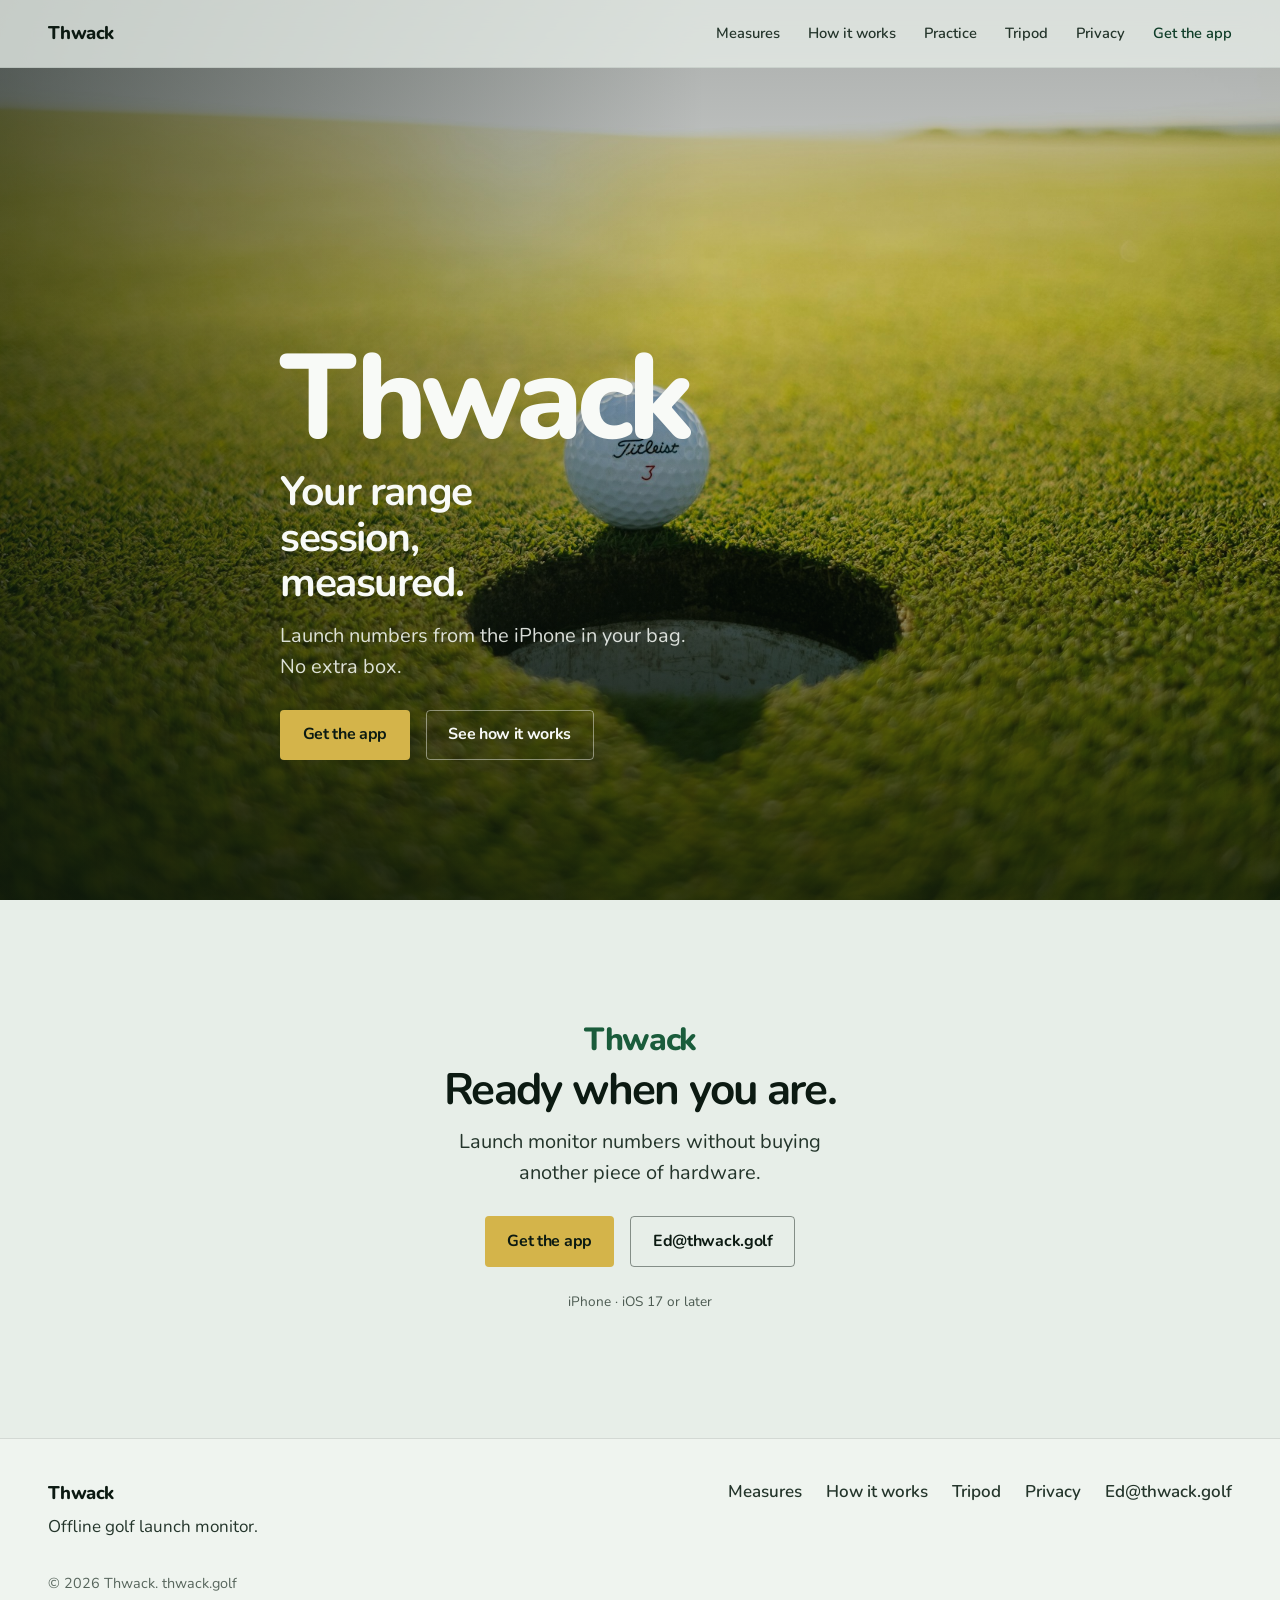
==== commit 1595d774: "Remove marketing-site screenshot gallery. Keep App Store shots local for Connect upload instead.  Co" ====
--- a/index.html
+++ b/index.html
@@ -47,45 +47,6 @@
       </div>
     </section>
 
-    <section class="section shot-strip-wrap" aria-label="App screenshots">
-      <div class="section-head">
-        <h2>The app on your phone</h2>
-        <p>Lock the ball, swing, read the numbers, keep the tracer.</p>
-      </div>
-      <ul class="shot-strip" role="list">
-        <li>
-          <figure>
-            <img src="assets/screenshots/thwack-shot-setup.jpg" alt="Thwack setup screen locking onto a golf ball" width="720" height="1280" loading="lazy" />
-            <figcaption>Setup</figcaption>
-          </figure>
-        </li>
-        <li>
-          <figure>
-            <img src="assets/screenshots/thwack-shot-armed.jpg" alt="Thwack armed and locked on the ball" width="720" height="1280" loading="lazy" />
-            <figcaption>Armed</figcaption>
-          </figure>
-        </li>
-        <li>
-          <figure>
-            <img src="assets/screenshots/thwack-shot-metrics.jpg" alt="Thwack showing ball speed, launch, direction, and carry" width="720" height="1280" loading="lazy" />
-            <figcaption>Numbers</figcaption>
-          </figure>
-        </li>
-        <li>
-          <figure>
-            <img src="assets/screenshots/thwack-shot-tracer.jpg" alt="Thwack shot tracer with save to Photos" width="720" height="1280" loading="lazy" />
-            <figcaption>Tracer</figcaption>
-          </figure>
-        </li>
-        <li>
-          <figure>
-            <img src="assets/screenshots/thwack-shot-course.jpg" alt="Thwack practice course mode" width="720" height="1280" loading="lazy" />
-            <figcaption>Practice</figcaption>
-          </figure>
-        </li>
-      </ul>
-    </section>
-
     <section class="section download">
       <p class="brand brand-sm">Thwack</p>
       <h2>Ready when you are.</h2>
--- a/assets/site.css
+++ b/assets/site.css
@@ -565,110 +565,6 @@
   .tripod-actions > div:first-child { border-bottom: 0; }
 }
 
-/* App screenshots - phone strip, not cards */
-.shot-strip-wrap {
-  overflow: hidden;
-}
-
-.shot-strip {
-  list-style: none;
-  margin: 0;
-  padding: 0.25rem 0 0.5rem;
-  display: flex;
-  gap: clamp(1rem, 2.5vw, 1.75rem);
-  overflow-x: auto;
-  scroll-snap-type: x mandatory;
-  -webkit-overflow-scrolling: touch;
-  scrollbar-width: thin;
-}
-
-.shot-strip li {
-  flex: 0 0 auto;
-  width: min(220px, 58vw);
-  scroll-snap-align: start;
-}
-
-.shot-strip figure {
-  margin: 0;
-}
-
-.shot-strip img {
-  width: 100%;
-  aspect-ratio: 9 / 16;
-  object-fit: cover;
-  border-radius: 18px;
-  box-shadow:
-    0 0 0 1px color-mix(in srgb, var(--ink) 10%, transparent),
-    0 18px 40px color-mix(in srgb, var(--ink) 14%, transparent);
-  animation: phoneRise 0.9s var(--ease) both;
-}
-
-.shot-strip li:nth-child(2) img { animation-delay: 0.08s; }
-.shot-strip li:nth-child(3) img { animation-delay: 0.16s; }
-.shot-strip li:nth-child(4) img { animation-delay: 0.24s; }
-.shot-strip li:nth-child(5) img { animation-delay: 0.32s; }
-
-@keyframes phoneRise {
-  from { opacity: 0; transform: translateY(22px) scale(0.97); }
-  to { opacity: 1; transform: none; }
-}
-
-.shot-strip figcaption {
-  margin-top: 0.7rem;
-  font-family: var(--font-brand);
-  font-weight: 600;
-  font-size: 0.92rem;
-  letter-spacing: -0.02em;
-  color: var(--ink-soft);
-}
-
-.shot-pair {
-  display: grid;
-  grid-template-columns: 1fr 1fr;
-  gap: clamp(1.25rem, 4vw, 2.5rem);
-  align-items: end;
-  margin-top: clamp(2rem, 5vh, 3rem);
-}
-
-.shot-pair figure {
-  margin: 0;
-  max-width: 280px;
-}
-
-.shot-pair img {
-  width: 100%;
-  aspect-ratio: 9 / 16;
-  object-fit: cover;
-  border-radius: 18px;
-  box-shadow:
-    0 0 0 1px color-mix(in srgb, var(--ink) 10%, transparent),
-    0 16px 36px color-mix(in srgb, var(--ink) 12%, transparent);
-}
-
-.shot-pair figcaption {
-  margin-top: 0.65rem;
-  font-family: var(--font-brand);
-  font-weight: 600;
-  font-size: 0.92rem;
-  color: var(--ink-soft);
-}
-
-.shot-pair figure:nth-child(2) {
-  justify-self: end;
-  transform: translateY(-1.25rem);
-}
-
-@media (max-width: 700px) {
-  .shot-pair {
-    grid-template-columns: 1fr;
-    justify-items: center;
-  }
-  .shot-pair figure:nth-child(2) {
-    justify-self: center;
-    transform: none;
-  }
-}
-
 /* Download */
 .download {
   text-align: center;
@@ -742,5 +638,4 @@
   .hero-media img { animation: none; transform: none; }
   .hero-copy { animation: none; }
   .tracer-line path { animation: none; stroke-dashoffset: 0; }
-  .shot-strip img { animation: none; }
-}
+}
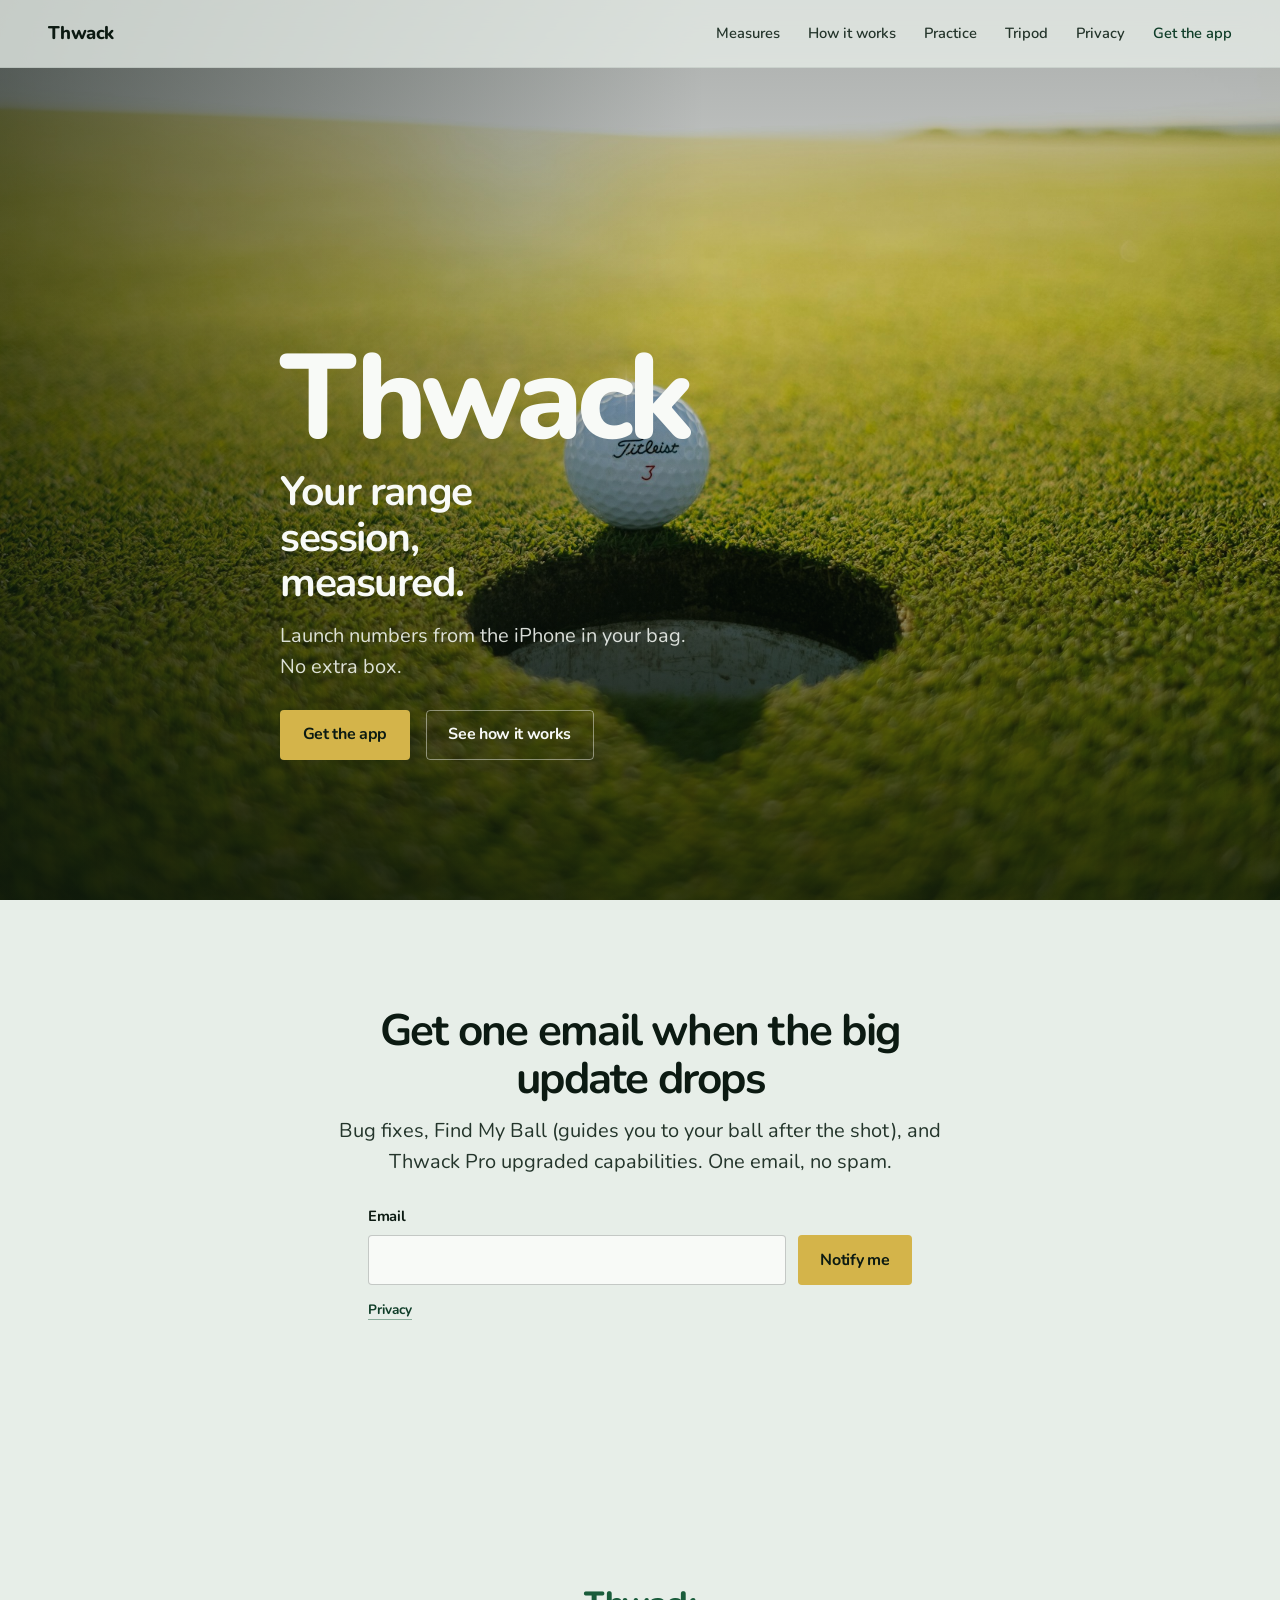
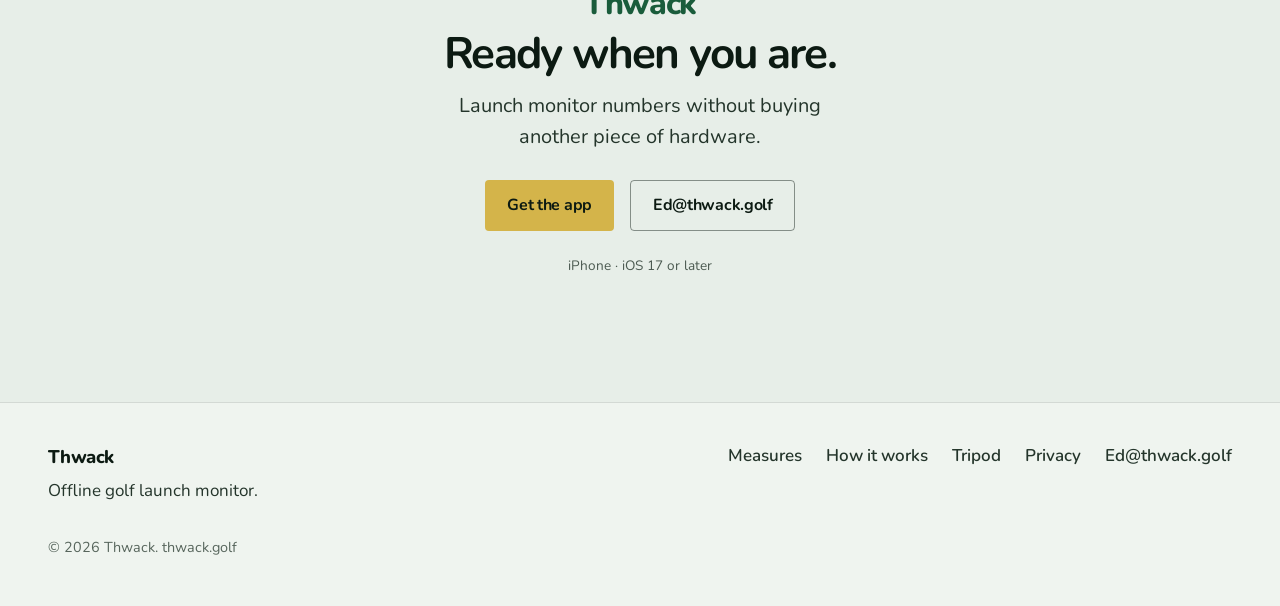
==== commit c6518bc8: "Add a one-email signup for the next Thwack update. The home page posts to Formspree in place when Ja" ====
--- a/index.html
+++ b/index.html
@@ -27,7 +27,7 @@
       <a class="" href="practice/">Practice</a>
       <a class="" href="tripod/">Tripod</a>
       <a class="" href="Privacy/">Privacy</a>
-      <a class="nav-cta" href="https://apps.apple.com/xxxxxxxxxxxx" data-download>Get the app</a>
+      <a class="nav-cta" href="https://apps.apple.com/us/app/thwack-golf/id6818693265" data-download>Get the app</a>
     </nav>
   </header>
   <main id="main">
@@ -41,10 +41,29 @@
         <h1>Your range session,<br />measured.</h1>
         <p class="lede">Launch numbers from the iPhone in your bag. No extra box.</p>
         <div class="cta-row">
-          <a class="btn btn-primary" href="https://apps.apple.com/xxxxxxxxxxxx" data-download>Get the app</a>
+          <a class="btn btn-primary" href="https://apps.apple.com/us/app/thwack-golf/id6818693265" data-download>Get the app</a>
           <a class="btn btn-ghost" href="how/">See how it works</a>
         </div>
       </div>
+    </section>
+
+    <section class="section signup" aria-labelledby="signup-heading">
+      <h2 id="signup-heading">Get one email when the big update drops</h2>
+      <p class="lede">Bug fixes, Find My Ball (guides you to your ball after the shot), and Thwack Pro upgraded capabilities. One email, no spam.</p>
+      <form id="update-signup" class="signup-form" action="https://formspree.io/f/mzeeokkp" method="POST">
+        <div class="signup-gotcha" aria-hidden="true">
+          <label for="signup-gotcha">Leave blank</label>
+          <input id="signup-gotcha" type="text" name="_gotcha" tabindex="-1" autocomplete="off" />
+        </div>
+        <input type="hidden" name="_subject" value="Thwack update signup" />
+        <label class="signup-label" for="signup-email">Email</label>
+        <div class="signup-row">
+          <input id="signup-email" type="email" name="email" required autocomplete="email" inputmode="email" />
+          <button class="btn btn-primary" type="submit">Notify me</button>
+        </div>
+        <p class="fine"><a href="Privacy/">Privacy</a></p>
+        <p id="signup-status" class="signup-status" role="status" aria-live="polite"></p>
+      </form>
     </section>
 
     <section class="section download">
@@ -52,7 +71,7 @@
       <h2>Ready when you are.</h2>
       <p class="lede">Launch monitor numbers without buying another piece of hardware.</p>
       <div class="cta-row">
-        <a class="btn btn-primary" href="https://apps.apple.com/xxxxxxxxxxxx" data-download>Get the app</a>
+        <a class="btn btn-primary" href="https://apps.apple.com/us/app/thwack-golf/id6818693265" data-download>Get the app</a>
         <a class="btn btn-ghost" href="mailto:Ed@thwack.golf">Ed@thwack.golf</a>
       </div>
       <p class="fine">iPhone · iOS 17 or later</p>
@@ -76,10 +95,54 @@
 
   <script>
     document.getElementById("y").textContent = new Date().getFullYear();
-    window.THWACK_APP_STORE_URL = "https://apps.apple.com/xxxxxxxxxxxx";
+    window.THWACK_APP_STORE_URL = "https://apps.apple.com/us/app/thwack-golf/id6818693265";
     document.querySelectorAll("[data-download]").forEach((el) => {
       el.setAttribute("href", window.THWACK_APP_STORE_URL);
     });
+
+    const signupForm = document.getElementById("update-signup");
+    const signupStatus = document.getElementById("signup-status");
+    if (signupForm && signupStatus && window.fetch) {
+      signupForm.addEventListener("submit", async (event) => {
+        event.preventDefault();
+        const submit = signupForm.querySelector("[type=submit]");
+        const email = signupForm.querySelector("[name=email]");
+        signupStatus.textContent = "";
+        signupStatus.classList.remove("is-ok", "is-error");
+        if (email) email.removeAttribute("aria-invalid");
+        if (submit) submit.disabled = true;
+        try {
+          const response = await fetch(signupForm.action, {
+            method: "POST",
+            body: new FormData(signupForm),
+            headers: { Accept: "application/json" }
+          });
+          if (response.ok) {
+            signupForm.reset();
+            signupStatus.textContent = "Thanks. One email when the update drops.";
+            signupStatus.classList.add("is-ok");
+            return;
+          }
+          let message = "Could not sign you up. Please try again.";
+          try {
+            const data = await response.json();
+            if (data && Array.isArray(data.errors) && data.errors.length) {
+              message = data.errors.map((error) => error.message).filter(Boolean).join(" ");
+            }
+          } catch (parseError) {
+            /* keep the fallback message */
+          }
+          signupStatus.textContent = message || "Could not sign you up. Please try again.";
+          signupStatus.classList.add("is-error");
+          if (email) email.setAttribute("aria-invalid", "true");
+        } catch (networkError) {
+          signupStatus.textContent = "Could not sign you up. Please try again.";
+          signupStatus.classList.add("is-error");
+        } finally {
+          if (submit) submit.disabled = false;
+        }
+      });
+    }
   </script>
 </body>
 </html>
--- a/assets/site.css
+++ b/assets/site.css
@@ -298,7 +298,8 @@
 
 .section-head h2,
 .split-copy h2,
-.download h2 {
+.download h2,
+.signup h2 {
   font-family: var(--font-brand);
   font-weight: 700;
   font-size: clamp(1.85rem, 4vw, 2.75rem);
@@ -565,6 +566,115 @@
   .tripod-actions > div:first-child { border-bottom: 0; }
 }
 
+/* Update signup */
+.signup {
+  text-align: center;
+}
+
+.signup h2 {
+  margin-left: auto;
+  margin-right: auto;
+  max-width: 14em;
+}
+
+.signup .lede {
+  margin-left: auto;
+  margin-right: auto;
+  max-width: 38rem;
+  color: var(--ink-soft);
+}
+
+.signup-form {
+  width: min(34rem, 100%);
+  margin: 0 auto;
+  text-align: left;
+}
+
+.signup-label {
+  display: block;
+  margin-bottom: 0.45rem;
+  font-family: var(--font-brand);
+  font-weight: 700;
+  font-size: 0.92rem;
+  letter-spacing: -0.02em;
+}
+
+.signup-row {
+  display: flex;
+  flex-wrap: wrap;
+  gap: 0.75rem;
+  align-items: stretch;
+}
+
+.signup-row input[type="email"] {
+  font: inherit;
+  color: var(--ink);
+  background: var(--white);
+  border: 1px solid color-mix(in srgb, var(--ink) 22%, transparent);
+  border-radius: 4px;
+  min-height: 3.15rem;
+  padding: 0 1rem;
+  flex: 1 1 14rem;
+  min-width: 0;
+}
+
+.signup-row input[type="email"]:focus-visible {
+  outline: 2px solid var(--fairway);
+  outline-offset: 2px;
+}
+
+.signup-row .btn {
+  flex: 0 0 auto;
+}
+
+.signup-gotcha {
+  position: absolute;
+  width: 1px;
+  height: 1px;
+  padding: 0;
+  margin: -1px;
+  overflow: hidden;
+  clip: rect(0, 0, 0, 0);
+  clip-path: inset(50%);
+  white-space: nowrap;
+  border: 0;
+}
+
+.signup .fine {
+  margin: 0.85rem 0 0;
+  text-align: left;
+}
+
+.signup .fine a {
+  font-weight: 700;
+  text-decoration: none;
+  border-bottom: 1px solid color-mix(in srgb, var(--fairway) 45%, transparent);
+}
+
+.signup .fine a:hover {
+  border-bottom-color: var(--fairway);
+}
+
+.signup-status {
+  min-height: 1.4em;
+  margin: 0.75rem 0 0;
+  font-family: var(--font-brand);
+  font-weight: 700;
+  letter-spacing: -0.02em;
+}
+
+.signup-status.is-ok { color: var(--fairway-deep); }
+.signup-status.is-error { color: #8a2e22; }
+
+.signup-form button:disabled {
+  opacity: 0.7;
+  transform: none;
+}
+
+@media (max-width: 560px) {
+  .signup-row .btn { width: 100%; }
+}
+
 /* Download */
 .download {
   text-align: center;
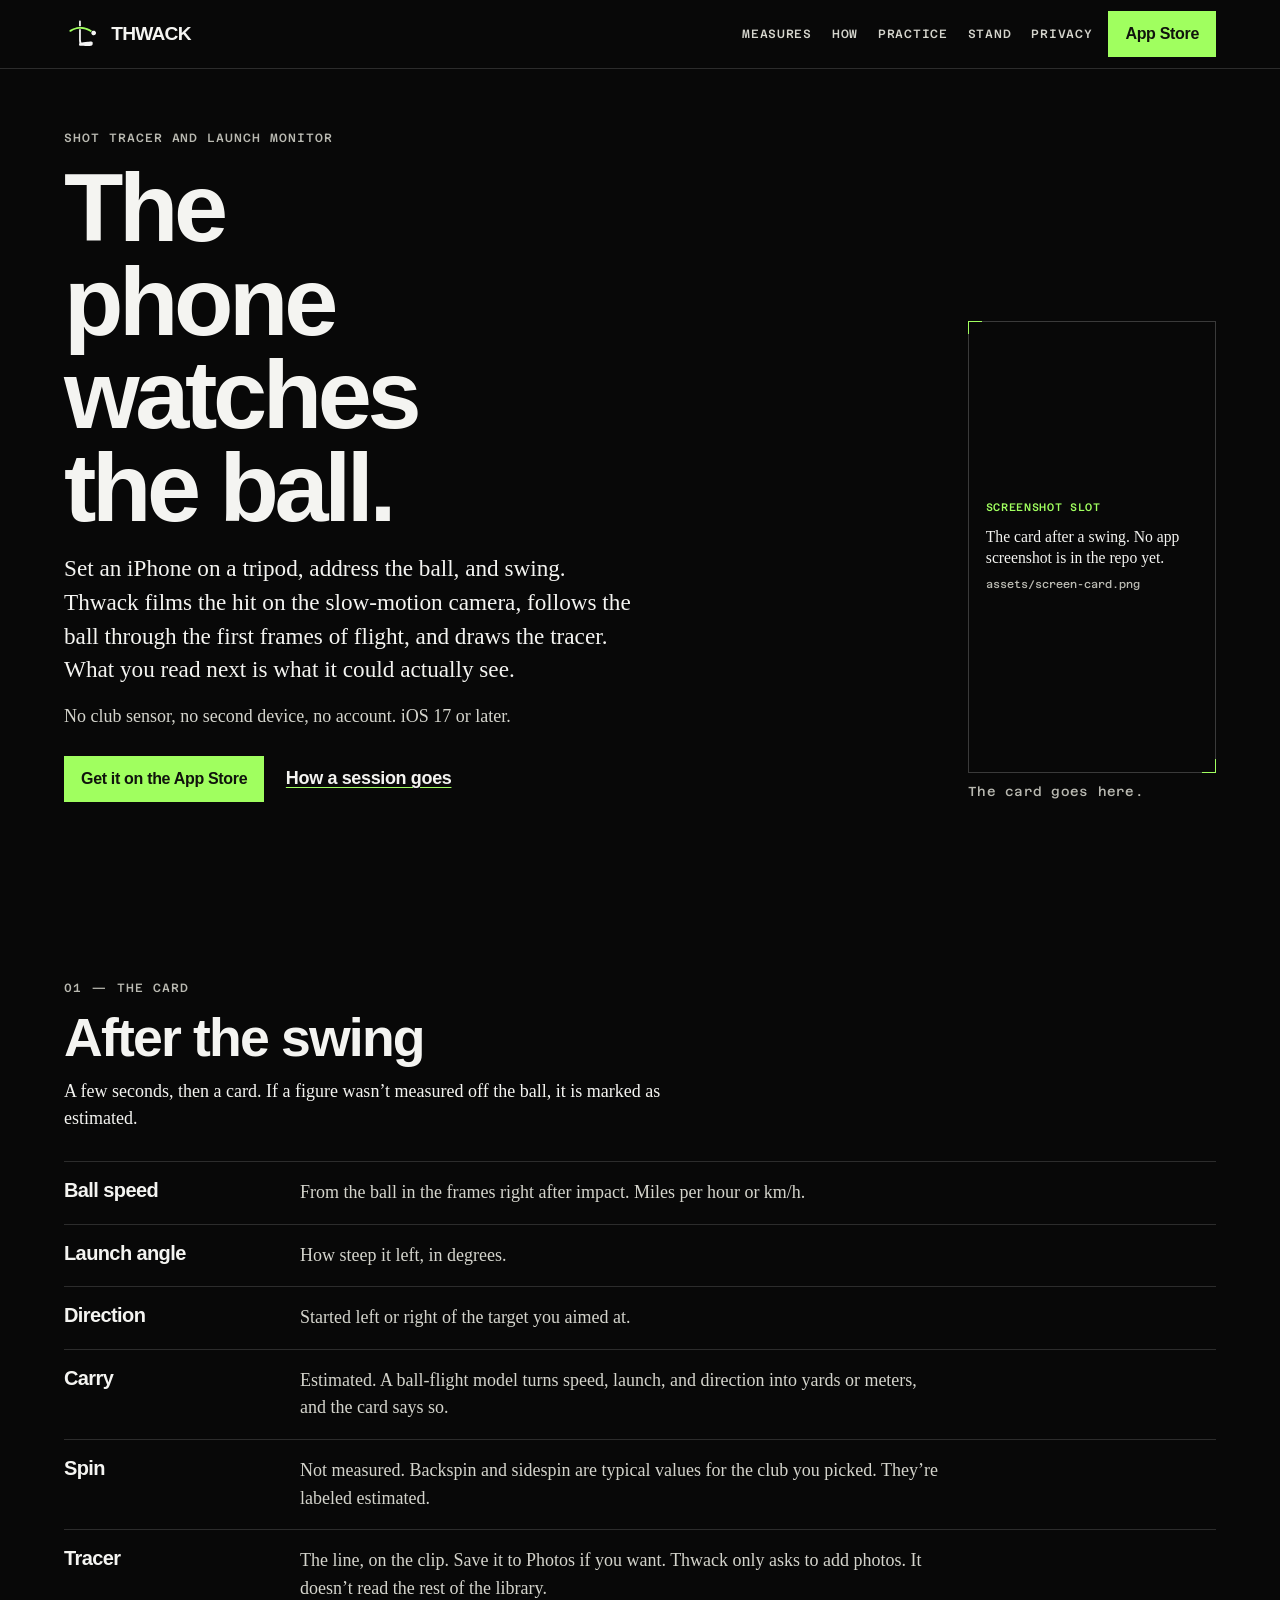
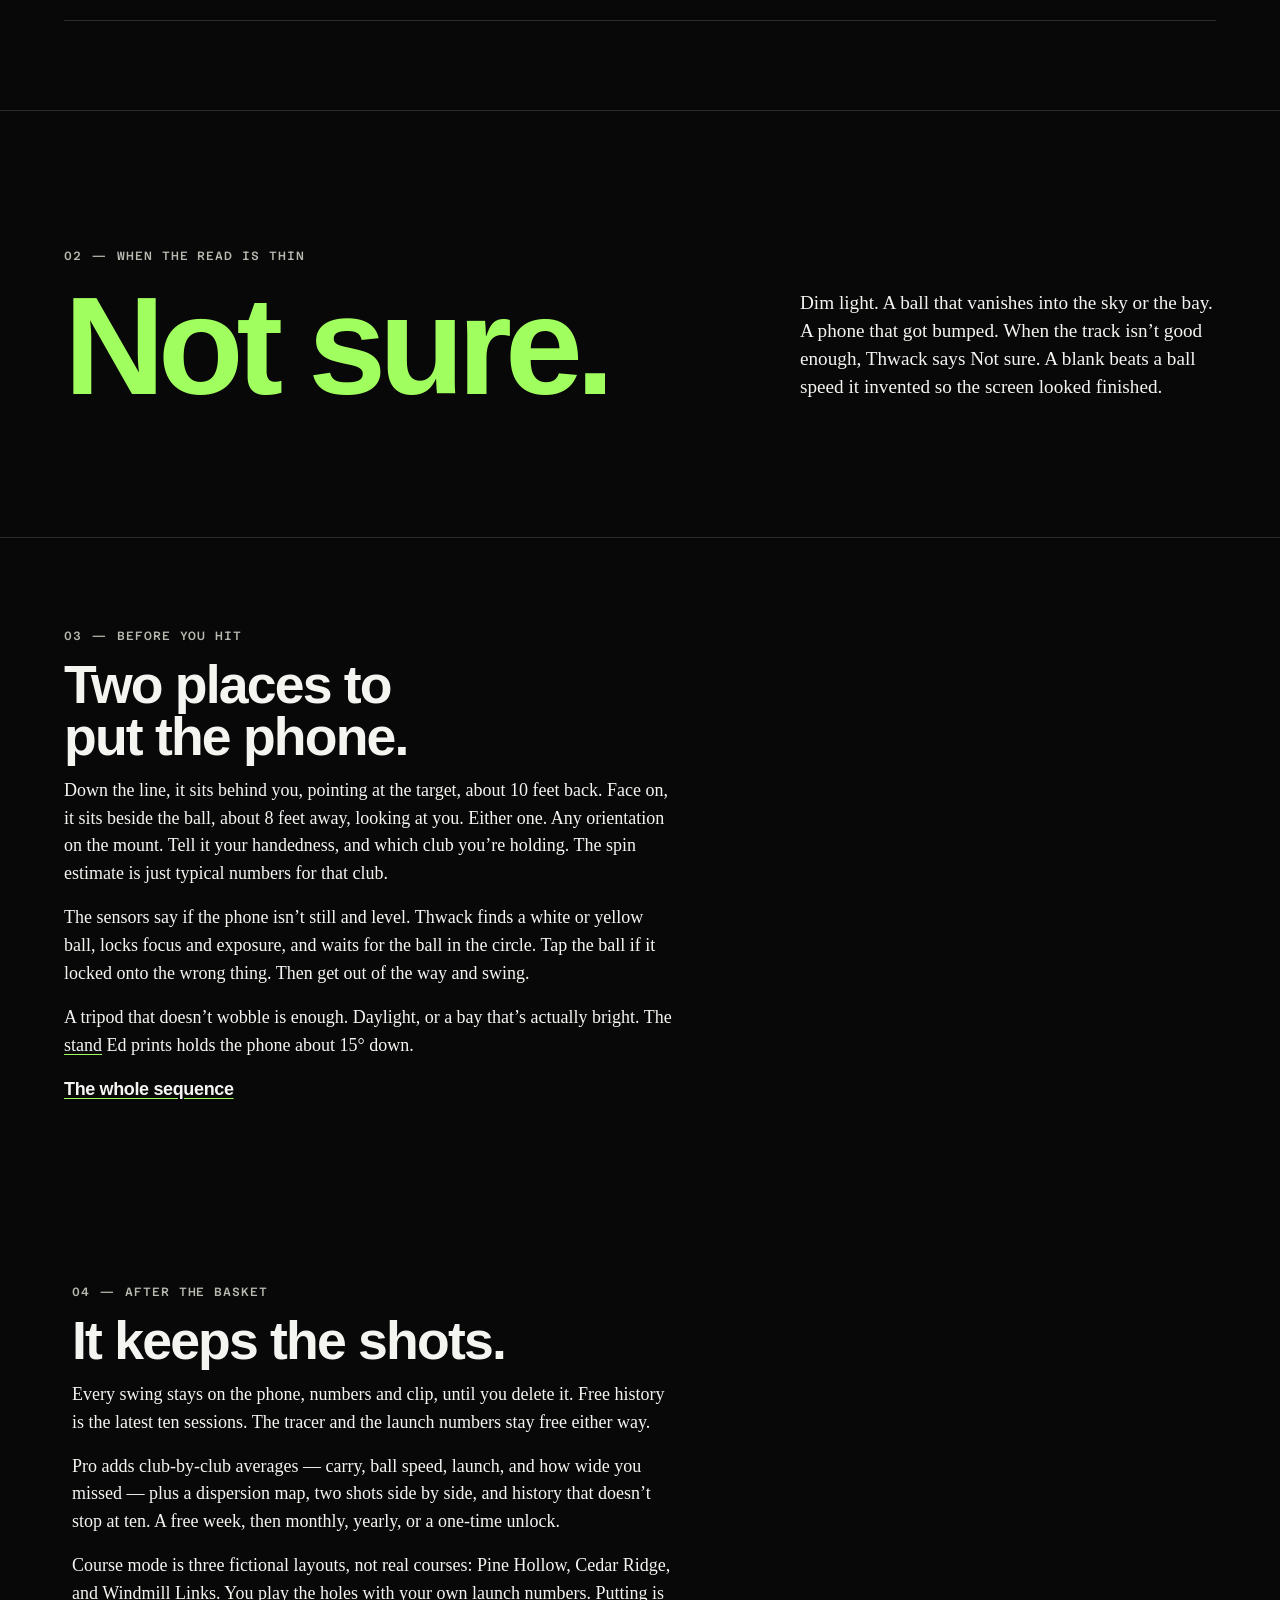
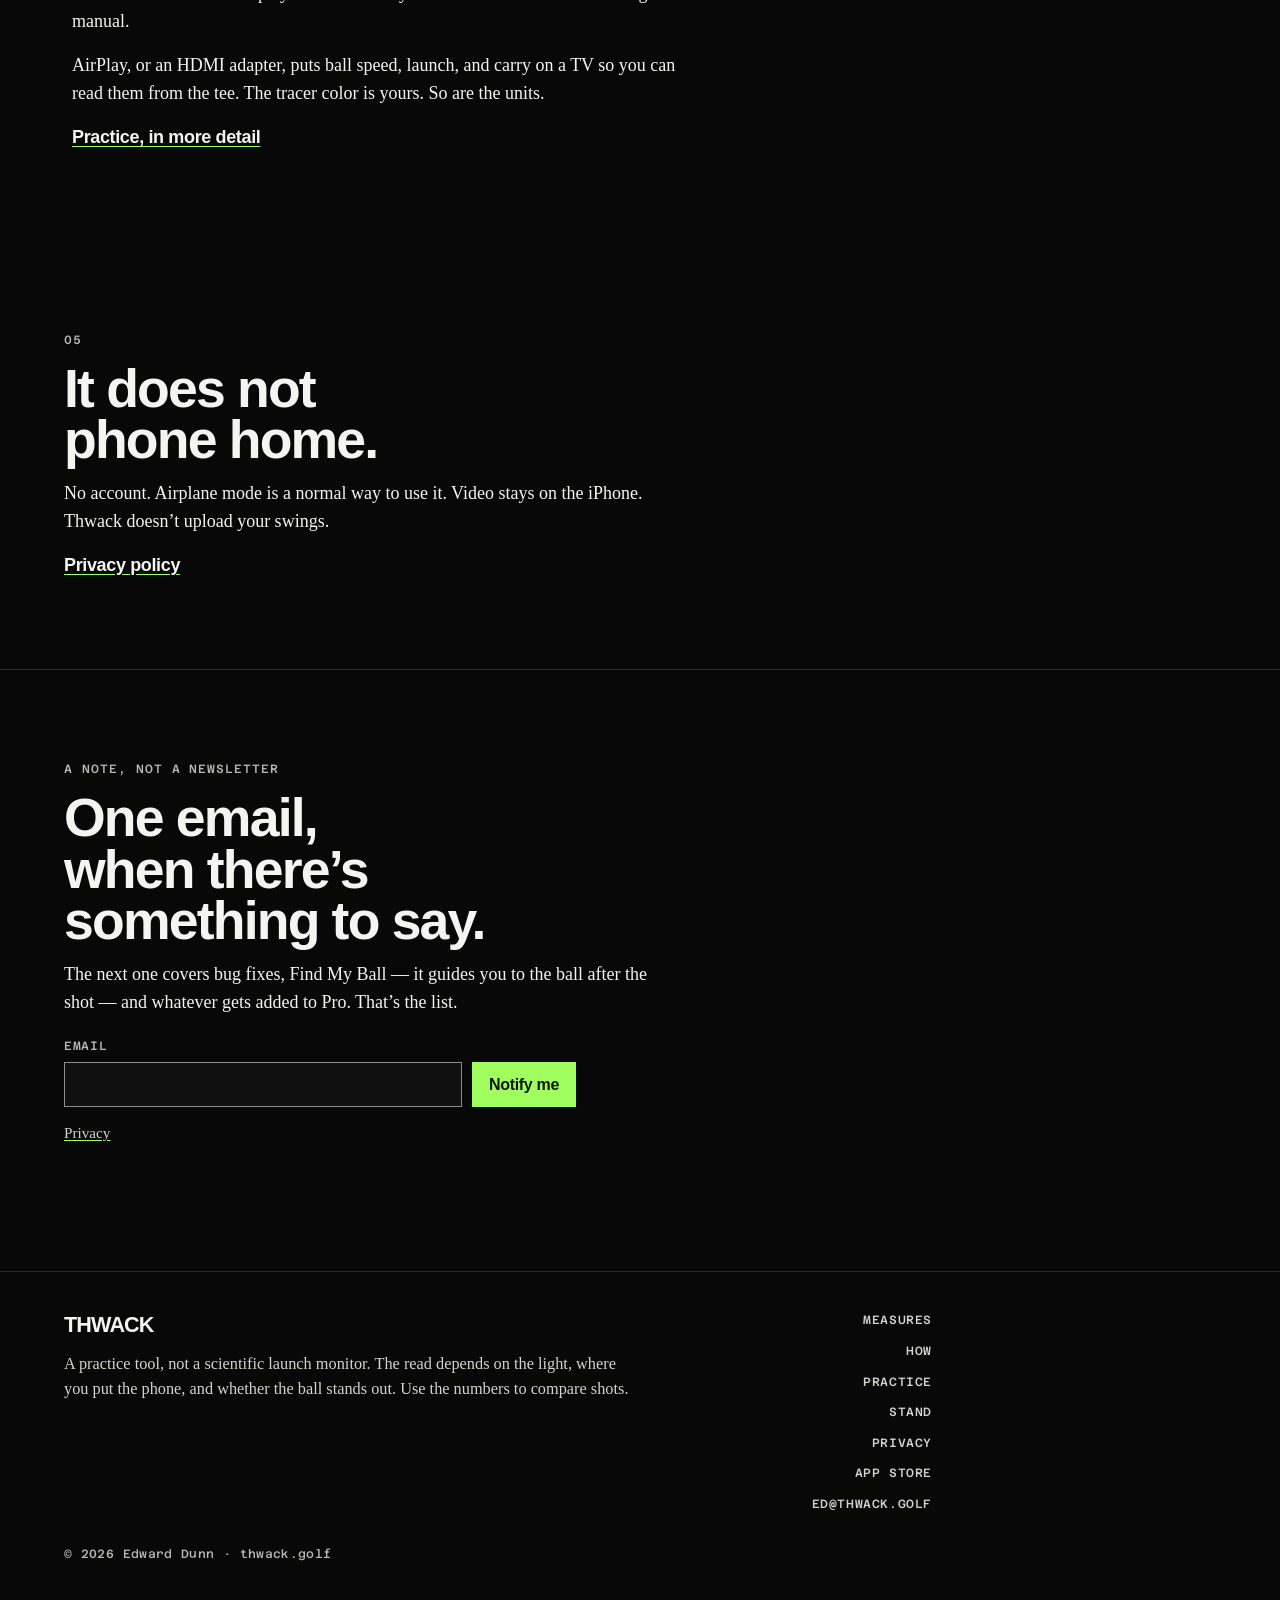
==== commit f2d31431: "Redesign the site around the club-and-tracer mark. Near-black pages, the app's lime, and copy that s" ====
--- a/index.html
+++ b/index.html
@@ -3,146 +3,184 @@
 <head>
   <meta charset="utf-8" />
   <meta name="viewport" content="width=device-width, initial-scale=1" />
-  <title>Thwack | Golf launch monitor for iPhone</title>
-  <meta name="description" content="Thwack turns your iPhone into an offline golf launch monitor. Ball speed, launch, direction, carry, and a shot tracer. All on your phone." />
-  <meta property="og:title" content="Thwack | Golf launch monitor for iPhone" />
-  <meta property="og:description" content="Thwack turns your iPhone into an offline golf launch monitor. Ball speed, launch, direction, carry, and a shot tracer. All on your phone." />
-  <meta property="og:image" content="https://thwack.golf/assets/hero.jpg" />
+  <title>Thwack · the phone watches the ball</title>
+  <meta name="description" content="Thwack is a shot tracer and launch monitor for iPhone. The camera tracks the ball, draws the tracer, and reports what it actually saw. If the read is thin, it says Not sure." />
+  <meta name="theme-color" content="#080808" />
+  <meta property="og:title" content="Thwack · the phone watches the ball" />
+  <meta property="og:description" content="The camera tracks the ball, draws the tracer, and reports what it actually saw. If the read is thin, it says Not sure." />
+  <meta property="og:image" content="https://thwack.golf/assets/icon.png" />
+  <meta property="og:url" content="https://thwack.golf/" />
   <meta property="og:type" content="website" />
   <link rel="icon" href="assets/favicon.png" type="image/png" />
   <link rel="apple-touch-icon" href="assets/icon.png" />
-  <link rel="preconnect" href="https://fonts.googleapis.com" />
-  <link rel="preconnect" href="https://fonts.gstatic.com" crossorigin />
-  <link href="https://fonts.googleapis.com/css2?family=Nunito:wght@400;500;600;700;800&display=swap" rel="stylesheet" />
+  <link rel="preload" href="assets/fonts/anybody-latin.woff2" as="font" type="font/woff2" crossorigin />
+  <link rel="preload" href="assets/fonts/newsreader-latin.woff2" as="font" type="font/woff2" crossorigin />
   <link rel="stylesheet" href="assets/site.css" />
 </head>
 <body>
   <a class="skip" href="#main">Skip to content</a>
 
   <header class="site-header">
-    <a class="wordmark" href="" aria-label="Thwack home">Thwack</a>
-    <nav class="site-nav" aria-label="Primary">
-      <a class="" href="measures/">Measures</a>
-      <a class="" href="how/">How it works</a>
-      <a class="" href="practice/">Practice</a>
-      <a class="" href="tripod/">Tripod</a>
-      <a class="" href="Privacy/">Privacy</a>
-      <a class="nav-cta" href="https://apps.apple.com/us/app/thwack-golf/id6818693265" data-download>Get the app</a>
-    </nav>
+    <div class="wrap header-inner">
+      <a class="brand" href="./" aria-label="Thwack home">
+        <img class="brand-mark" src="assets/mark.svg" alt="" width="40" height="40" />
+        <span class="brand-name">Thwack</span>
+      </a>
+      <nav class="site-nav" aria-label="Primary">
+        <a href="measures/">Measures</a>
+        <a href="how/">How</a>
+        <a href="practice/">Practice</a>
+        <a href="tripod/">Stand</a>
+        <a href="Privacy/">Privacy</a>
+      </nav>
+      <a class="btn btn-lime" href="https://apps.apple.com/app/id6818693265">App Store</a>
+    </div>
   </header>
+
   <main id="main">
-    <section class="hero" aria-label="Introduction">
-      <div class="hero-media" aria-hidden="true">
-        <img src="assets/hero.jpg" alt="" width="2400" height="1600" fetchpriority="high" />
+    <div class="wrap hero">
+      <div>
+        <p class="kicker">Shot tracer and launch monitor</p>
+        <h1>The phone watches the ball.</h1>
+        <p class="lede">Set an iPhone on a tripod, address the ball, and swing. Thwack films the hit on the slow-motion camera, follows the ball through the first frames of flight, and draws the tracer. What you read next is what it could actually see.</p>
+        <p class="aside">No club sensor, no second device, no account. iOS 17 or later.</p>
+        <div class="cta-row">
+          <a class="btn btn-lime" href="https://apps.apple.com/app/id6818693265">Get it on the App Store</a>
+          <a class="text-link" href="how/">How a session goes</a>
+        </div>
       </div>
-      <div class="hero-veil" aria-hidden="true"></div>
-      <div class="hero-copy">
-        <p class="brand">Thwack</p>
-        <h1>Your range session,<br />measured.</h1>
-        <p class="lede">Launch numbers from the iPhone in your bag. No extra box.</p>
-        <div class="cta-row">
-          <a class="btn btn-primary" href="https://apps.apple.com/us/app/thwack-golf/id6818693265" data-download>Get the app</a>
-          <a class="btn btn-ghost" href="how/">See how it works</a>
+      <figure class="shot-slot">
+        <div class="shot-slot-frame">
+          <p class="shot-slot-kicker">Screenshot slot</p>
+          <p class="shot-slot-note">The card after a swing. No app screenshot is in the repo yet.</p>
+          <p class="shot-slot-file">assets/screen-card.png</p>
+        </div>
+        <figcaption>The card goes here.</figcaption>
+      </figure>
+    </div>
+
+    <section class="block" aria-labelledby="card-heading">
+      <div class="wrap">
+        <p class="kicker">01 — The card</p>
+        <h2 id="card-heading">After the swing</h2>
+        <p class="copy">A few seconds, then a card. If a figure wasn’t measured off the ball, it is marked as estimated.</p>
+        <ul class="ledger">
+          <li>
+            <span class="ledger-name">Ball speed</span>
+            <p>From the ball in the frames right after impact. Miles per hour or km/h.</p>
+          </li>
+          <li>
+            <span class="ledger-name">Launch angle</span>
+            <p>How steep it left, in degrees.</p>
+          </li>
+          <li>
+            <span class="ledger-name">Direction</span>
+            <p>Started left or right of the target you aimed at.</p>
+          </li>
+          <li>
+            <span class="ledger-name">Carry</span>
+            <p>Estimated. A ball-flight model turns speed, launch, and direction into yards or meters, and the card says so.</p>
+          </li>
+          <li>
+            <span class="ledger-name">Spin</span>
+            <p>Not measured. Backspin and sidespin are typical values for the club you picked. They’re labeled estimated.</p>
+          </li>
+          <li>
+            <span class="ledger-name">Tracer</span>
+            <p>The line, on the clip. Save it to Photos if you want. Thwack only asks to add photos. It doesn’t read the rest of the library.</p>
+          </li>
+        </ul>
+      </div>
+    </section>
+
+    <section class="verdict" aria-labelledby="unsure-heading">
+      <div class="wrap verdict-grid">
+        <p class="kicker">02 — When the read is thin</p>
+        <h2 id="unsure-heading">Not sure.</h2>
+        <p class="verdict-copy">Dim light. A ball that vanishes into the sky or the bay. A phone that got bumped. When the track isn’t good enough, Thwack says Not sure. A blank beats a ball speed it invented so the screen looked finished.</p>
+      </div>
+    </section>
+
+    <section class="block" aria-labelledby="session-heading">
+      <div class="wrap">
+        <p class="kicker">03 — Before you hit</p>
+        <h2 id="session-heading">Two places to put the phone.</h2>
+        <div class="copy">
+          <p>Down the line, it sits behind you, pointing at the target, about 10 feet back. Face on, it sits beside the ball, about 8 feet away, looking at you. Either one. Any orientation on the mount. Tell it your handedness, and which club you’re holding. The spin estimate is just typical numbers for that club.</p>
+          <p>The sensors say if the phone isn’t still and level. Thwack finds a white or yellow ball, locks focus and exposure, and waits for the ball in the circle. Tap the ball if it locked onto the wrong thing. Then get out of the way and swing.</p>
+          <p>A tripod that doesn’t wobble is enough. Daylight, or a bay that’s actually bright. The <a href="tripod/">stand</a> Ed prints holds the phone about 15° down.</p>
+          <p><a class="text-link" href="how/">The whole sequence</a></p>
         </div>
       </div>
     </section>
 
-    <section class="section signup" aria-labelledby="signup-heading">
-      <h2 id="signup-heading">Get one email when the big update drops</h2>
-      <p class="lede">Bug fixes, Find My Ball (guides you to your ball after the shot), and Thwack Pro upgraded capabilities. One email, no spam.</p>
-      <form id="update-signup" class="signup-form" action="https://formspree.io/f/mzeeokkp" method="POST">
-        <div class="signup-gotcha" aria-hidden="true">
-          <label for="signup-gotcha">Leave blank</label>
-          <input id="signup-gotcha" type="text" name="_gotcha" tabindex="-1" autocomplete="off" />
+    <section class="block" aria-labelledby="practice-heading">
+      <div class="wrap shift">
+        <p class="kicker">04 — After the basket</p>
+        <h2 id="practice-heading">It keeps the shots.</h2>
+        <div class="copy">
+          <p>Every swing stays on the phone, numbers and clip, until you delete it. Free history is the latest ten sessions. The tracer and the launch numbers stay free either way.</p>
+          <p>Pro adds club-by-club averages — carry, ball speed, launch, and how wide you missed — plus a dispersion map, two shots side by side, and history that doesn’t stop at ten. A free week, then monthly, yearly, or a one-time unlock.</p>
+          <p>Course mode is three fictional layouts, not real courses: Pine Hollow, Cedar Ridge, and Windmill Links. You play the holes with your own launch numbers. Putting is manual.</p>
+          <p>AirPlay, or an HDMI adapter, puts ball speed, launch, and carry on a TV so you can read them from the tee. The tracer color is yours. So are the units.</p>
+          <p><a class="text-link" href="practice/">Practice, in more detail</a></p>
         </div>
-        <input type="hidden" name="_subject" value="Thwack update signup" />
-        <label class="signup-label" for="signup-email">Email</label>
-        <div class="signup-row">
-          <input id="signup-email" type="email" name="email" required autocomplete="email" inputmode="email" />
-          <button class="btn btn-primary" type="submit">Notify me</button>
-        </div>
-        <p class="fine"><a href="Privacy/">Privacy</a></p>
-        <p id="signup-status" class="signup-status" role="status" aria-live="polite"></p>
-      </form>
+      </div>
     </section>
 
-    <section class="section download">
-      <p class="brand brand-sm">Thwack</p>
-      <h2>Ready when you are.</h2>
-      <p class="lede">Launch monitor numbers without buying another piece of hardware.</p>
-      <div class="cta-row">
-        <a class="btn btn-primary" href="https://apps.apple.com/us/app/thwack-golf/id6818693265" data-download>Get the app</a>
-        <a class="btn btn-ghost" href="mailto:Ed@thwack.golf">Ed@thwack.golf</a>
+    <section class="block" aria-labelledby="private-heading">
+      <div class="wrap">
+        <p class="kicker">05</p>
+        <h2 id="private-heading">It does not phone home.</h2>
+        <div class="copy">
+          <p>No account. Airplane mode is a normal way to use it. Video stays on the iPhone. Thwack doesn’t upload your swings.</p>
+          <p><a class="text-link" href="Privacy/">Privacy policy</a></p>
+        </div>
       </div>
-      <p class="fine">iPhone · iOS 17 or later</p>
+    </section>
+
+    <section class="block signup" aria-labelledby="signup-heading">
+      <div class="wrap">
+        <p class="kicker">A note, not a newsletter</p>
+        <h2 id="signup-heading">One email, when there’s something to say.</h2>
+        <p class="copy">The next one covers bug fixes, Find My Ball — it guides you to the ball after the shot — and whatever gets added to Pro. That’s the list.</p>
+        <form id="update-signup" class="signup-form" action="https://formspree.io/f/mzeeokkp" method="POST">
+          <div class="signup-gotcha" aria-hidden="true">
+            <label for="signup-gotcha">Leave blank</label>
+            <input id="signup-gotcha" type="text" name="_gotcha" tabindex="-1" autocomplete="off" />
+          </div>
+          <input type="hidden" name="_subject" value="Thwack update signup" />
+          <label class="signup-label" for="signup-email">Email</label>
+          <div class="signup-row">
+            <input id="signup-email" type="email" name="email" required autocomplete="email" inputmode="email" spellcheck="false" />
+            <button class="btn btn-lime" type="submit">Notify me</button>
+          </div>
+          <p class="fine"><a href="Privacy/">Privacy</a></p>
+          <p id="signup-status" class="signup-status" role="status" aria-live="polite"></p>
+        </form>
+      </div>
     </section>
   </main>
 
   <footer class="site-footer">
-    <div class="footer-brand">
-      <span class="wordmark">Thwack</span>
-      <p>Offline golf launch monitor.</p>
+    <div class="wrap footer-grid">
+      <div>
+        <p class="footer-name">Thwack</p>
+        <p class="footer-note">A practice tool, not a scientific launch monitor. The read depends on the light, where you put the phone, and whether the ball stands out. Use the numbers to compare shots.</p>
+      </div>
+      <nav class="footer-links" aria-label="Footer">
+        <a href="measures/">Measures</a>
+        <a href="how/">How</a>
+        <a href="practice/">Practice</a>
+        <a href="tripod/">Stand</a>
+        <a href="Privacy/">Privacy</a>
+        <a href="https://apps.apple.com/app/id6818693265">App Store</a>
+        <a href="mailto:Ed@thwack.golf">Ed@thwack.golf</a>
+      </nav>
+      <p class="footer-meta">© <span id="y"></span> Edward Dunn · thwack.golf</p>
     </div>
-    <div class="footer-links">
-      <a href="measures/">Measures</a>
-      <a href="how/">How it works</a>
-      <a href="tripod/">Tripod</a>
-      <a href="Privacy/">Privacy</a>
-      <a href="mailto:Ed@thwack.golf">Ed@thwack.golf</a>
-    </div>
-    <p class="footer-note">© <span id="y"></span> Thwack. thwack.golf</p>
   </footer>
 
-  <script>
-    document.getElementById("y").textContent = new Date().getFullYear();
-    window.THWACK_APP_STORE_URL = "https://apps.apple.com/us/app/thwack-golf/id6818693265";
-    document.querySelectorAll("[data-download]").forEach((el) => {
-      el.setAttribute("href", window.THWACK_APP_STORE_URL);
-    });
-
-    const signupForm = document.getElementById("update-signup");
-    const signupStatus = document.getElementById("signup-status");
-    if (signupForm && signupStatus && window.fetch) {
-      signupForm.addEventListener("submit", async (event) => {
-        event.preventDefault();
-        const submit = signupForm.querySelector("[type=submit]");
-        const email = signupForm.querySelector("[name=email]");
-        signupStatus.textContent = "";
-        signupStatus.classList.remove("is-ok", "is-error");
-        if (email) email.removeAttribute("aria-invalid");
-        if (submit) submit.disabled = true;
-        try {
-          const response = await fetch(signupForm.action, {
-            method: "POST",
-            body: new FormData(signupForm),
-            headers: { Accept: "application/json" }
-          });
-          if (response.ok) {
-            signupForm.reset();
-            signupStatus.textContent = "Thanks. One email when the update drops.";
-            signupStatus.classList.add("is-ok");
-            return;
-          }
-          let message = "Could not sign you up. Please try again.";
-          try {
-            const data = await response.json();
-            if (data && Array.isArray(data.errors) && data.errors.length) {
-              message = data.errors.map((error) => error.message).filter(Boolean).join(" ");
-            }
-          } catch (parseError) {
-            /* keep the fallback message */
-          }
-          signupStatus.textContent = message || "Could not sign you up. Please try again.";
-          signupStatus.classList.add("is-error");
-          if (email) email.setAttribute("aria-invalid", "true");
-        } catch (networkError) {
-          signupStatus.textContent = "Could not sign you up. Please try again.";
-          signupStatus.classList.add("is-error");
-        } finally {
-          if (submit) submit.disabled = false;
-        }
-      });
-    }
-  </script>
+  <script src="assets/site.js"></script>
 </body>
 </html>
--- a/assets/site.css
+++ b/assets/site.css
@@ -1,630 +1,640 @@
-/* Thwack marketing site
-   Direction: deep fairway ink + warm tracer gold on cool mist greens.
-   Type: SF Rounded (app) → Nunito on the web. */
+/* Thwack
+   Near-black ground, the app's lime, the club-and-tracer mark.
+   Type: Anybody (the word and the headlines), Newsreader (the sentences),
+   Azeret Mono (the labels). */
+
+@font-face {
+  font-family: "Anybody";
+  font-style: normal;
+  font-weight: 500 760;
+  font-stretch: 80% 130%;
+  font-display: swap;
+  src: url("fonts/anybody-latin.woff2") format("woff2");
+  unicode-range: U+0000-00FF, U+0131, U+0152-0153, U+02BB-02BC, U+02C6, U+02DA, U+02DC, U+0304, U+0308, U+0329, U+2000-206F, U+20AC, U+2122, U+2191, U+2193, U+2212, U+2215, U+FEFF, U+FFFD;
+}
+
+@font-face {
+  font-family: "Newsreader";
+  font-style: normal;
+  font-weight: 480;
+  font-display: swap;
+  src: url("fonts/newsreader-latin.woff2") format("woff2");
+  unicode-range: U+0000-00FF, U+0131, U+0152-0153, U+02BB-02BC, U+02C6, U+02DA, U+02DC, U+0304, U+0308, U+0329, U+2000-206F, U+20AC, U+2122, U+2191, U+2193, U+2212, U+2215, U+FEFF, U+FFFD;
+}
+
+@font-face {
+  font-family: "Azeret Mono";
+  font-style: normal;
+  font-weight: 500;
+  font-display: swap;
+  src: url("fonts/azeret-mono-latin.woff2") format("woff2");
+  unicode-range: U+0000-00FF, U+0131, U+0152-0153, U+02BB-02BC, U+02C6, U+02DA, U+02DC, U+0304, U+0308, U+0329, U+2000-206F, U+20AC, U+2122, U+2191, U+2193, U+2212, U+2215, U+FEFF, U+FFFD;
+}
 
 :root {
-  --ink: #0c1a12;
-  --ink-soft: #24352b;
-  --mist: #e7eee8;
-  --mist-deep: #d5e0d7;
-  --panel: #f3f7f3;
-  --fairway: #1a5c3b;
-  --fairway-deep: #0f3d28;
-  --tracer: #d4b44a;
-  --tracer-hot: #f0d56a;
-  --white: #f8faf7;
-  --line: color-mix(in srgb, var(--ink) 12%, transparent);
-  --header-h: 4.25rem;
-  --ease: cubic-bezier(0.22, 1, 0.36, 1);
-  --font: ui-rounded, "SF Pro Rounded", "Nunito", "Avenir Next Rounded", system-ui, sans-serif;
-  --font-brand: var(--font);
-  --font-body: var(--font);
+  --bg: #080808;
+  --ink: #f4f4f1;
+  --ink-soft: #d4d4cc;
+  --muted: #b9b9b1;
+  --lime: #a0ff5f;
+  --lime-ink: #10140c;
+  --line: #2c2c2c;
+  --line-strong: #8d8d86;
+  --danger: #ffb4a8;
+  --gutter: clamp(1.15rem, 4vw, 2.5rem);
+  --measure: 38rem;
+  --display: "Anybody", "Arial Narrow", Impact, sans-serif;
+  --serif: "Newsreader", "Iowan Old Style", Palatino, Georgia, serif;
+  --mono: "Azeret Mono", ui-monospace, "Cascadia Mono", monospace;
 }
 
 *,
 *::before,
 *::after { box-sizing: border-box; }
 
-/* Inner pages sit under the fixed header */
-.page {
-  padding: calc(var(--header-h) + 2.5rem) 0 4rem;
-}
-
-.page > .section:first-child {
-  padding-top: 0;
-}
-
-.site-nav a.is-active {
+html { color-scheme: dark; }
+
+body {
+  margin: 0;
+  background: var(--bg);
   color: var(--ink);
-  box-shadow: inset 0 -2px 0 var(--tracer);
-}
-
-.page-hero-mini {
-  width: min(1080px, calc(100% - 2.5rem));
-  margin: 0 auto 1rem;
-}
-
-.page-hero-mini .brand-sm {
-  margin-bottom: 0.35rem;
-}
-
-html {
-  color-scheme: light;
-  scroll-behavior: auto;
-}
-
-
-body {
-  margin: 0;
-  color: var(--ink);
-  background:
-    radial-gradient(900px 480px at 12% -8%, #cfe0d4 0%, transparent 55%),
-    radial-gradient(700px 420px at 100% 8%, #e6efc9 0%, transparent 45%),
-    var(--mist);
-  font-family: var(--font-body);
-  font-optical-sizing: auto;
-  font-size: 1.0625rem;
+  font-family: var(--serif);
+  font-weight: 480;
+  font-size: 1.125rem;
   line-height: 1.55;
+  text-rendering: optimizeLegibility;
   -webkit-font-smoothing: antialiased;
 }
 
-img {
-  display: block;
-  max-width: 100%;
-  height: auto;
-}
-
-a { color: var(--fairway-deep); }
+img { max-width: 100%; height: auto; }
+
+p { margin: 0 0 1rem; }
+p:last-child { margin-bottom: 0; }
+
+h1, h2, h3 {
+  font-family: var(--display);
+  font-weight: 650;
+  font-stretch: 88%;
+  letter-spacing: -0.034em;
+  line-height: 0.96;
+  text-wrap: balance;
+}
+
+a { color: inherit; }
+
+:focus { outline: none; }
+:focus-visible {
+  outline: 2px solid var(--lime);
+  outline-offset: 3px;
+}
+
+::selection {
+  background: var(--lime);
+  color: var(--lime-ink);
+}
 
 .skip {
   position: absolute;
-  left: -999px;
+  left: var(--gutter);
+  top: 0.6rem;
+  transform: translateY(-140%);
+  background: var(--lime);
+  color: var(--lime-ink);
+  font-family: var(--display);
+  font-weight: 650;
+  font-stretch: 100%;
+  text-decoration: none;
+  padding: 0.55rem 0.8rem;
+  z-index: 50;
+}
+.skip:focus { transform: none; }
+
+.wrap {
+  width: min(72rem, calc(100% - 2 * var(--gutter)));
+  margin-inline: auto;
+}
+
+.kicker {
+  margin: 0 0 0.85rem;
+  font-family: var(--mono);
+  font-weight: 500;
+  font-size: 0.75rem;
+  letter-spacing: 0.08em;
+  text-transform: uppercase;
+  color: var(--muted);
+}
+
+.lede {
+  font-size: clamp(1.2rem, 2.1vw, 1.45rem);
+  line-height: 1.45;
+  max-width: 36rem;
+  color: var(--ink);
+}
+
+/* Header */
+
+.site-header {
+  position: sticky;
   top: 0;
-  background: var(--ink);
-  color: var(--white);
-  padding: 0.75rem 1rem;
-  z-index: 100;
-}
-.skip:focus { left: 1rem; top: 1rem; }
-
-/* -- Header -- */
-.site-header {
-  position: fixed;
-  inset: 0 0 auto;
-  z-index: 40;
-  height: var(--header-h);
+  z-index: 30;
+  background: var(--bg);
+  border-bottom: 1px solid var(--line);
+}
+
+.header-inner {
+  display: grid;
+  grid-template-columns: 1fr auto;
+  grid-template-areas:
+    "brand cta"
+    "nav nav";
+  align-items: center;
+  gap: 0.35rem 1rem;
+  padding-block: 0.75rem 0.55rem;
+}
+
+.brand {
+  grid-area: brand;
   display: flex;
   align-items: center;
-  justify-content: space-between;
-  padding: 0 clamp(1.25rem, 4vw, 3rem);
-  background: color-mix(in srgb, var(--mist) 78%, transparent);
-  backdrop-filter: blur(14px) saturate(1.2);
-  border-bottom: 1px solid color-mix(in srgb, var(--ink) 8%, transparent);
-}
-
-.wordmark {
-  font-family: var(--font-brand);
-  font-weight: 800;
-  font-size: 1.15rem;
-  letter-spacing: -0.03em;
+  gap: 0.6rem;
   text-decoration: none;
-  color: var(--ink);
+  min-width: 0;
+}
+
+.brand-mark { width: 2.35rem; height: 2.35rem; flex: none; }
+
+.brand-name {
+  font-family: var(--display);
+  font-weight: 720;
+  font-stretch: 118%;
+  letter-spacing: -0.04em;
+  text-transform: uppercase;
+  font-size: 1.2rem;
+  line-height: 1;
 }
 
 .site-nav {
+  grid-area: nav;
   display: flex;
-  align-items: center;
-  gap: clamp(1rem, 3vw, 1.75rem);
+  flex-wrap: wrap;
+  gap: 0.15rem 1.05rem;
+  padding-bottom: 0.35rem;
 }
 
 .site-nav a {
-  font-family: var(--font-brand);
-  font-weight: 600;
-  font-size: 0.92rem;
+  font-family: var(--mono);
+  font-weight: 500;
+  font-size: 0.75rem;
+  letter-spacing: 0.06em;
+  text-transform: uppercase;
   text-decoration: none;
   color: var(--ink-soft);
+  padding: 0.7rem 0;
 }
 
 .site-nav a:hover { color: var(--ink); }
 
-.nav-cta {
-  color: var(--fairway-deep) !important;
-}
-
-@media (max-width: 720px) {
-  .site-header {
-    height: auto;
-    min-height: var(--header-h);
-    flex-wrap: wrap;
-    gap: 0.55rem 1rem;
-    padding-top: 0.85rem;
-    padding-bottom: 0.85rem;
+.site-nav a[aria-current="page"] {
+  color: var(--ink);
+  box-shadow: inset 0 -2px 0 var(--lime);
+}
+
+.header-inner .btn { grid-area: cta; justify-self: end; }
+
+@media (max-width: 400px) {
+  .brand-name { font-size: 1.02rem; font-stretch: 108%; }
+  .brand-mark { width: 2rem; height: 2rem; }
+  .site-nav { gap: 0.1rem 0.7rem; }
+  .site-nav a { letter-spacing: 0.03em; font-size: 0.68rem; }
+}
+
+@media (min-width: 920px) {
+  .header-inner {
+    grid-template-columns: auto 1fr auto;
+    grid-template-areas: "brand nav cta";
+    padding-block: 0.7rem;
   }
   .site-nav {
-    width: 100%;
-    flex-wrap: wrap;
-    gap: 0.65rem 1rem;
+    justify-self: end;
+    padding-bottom: 0;
+    gap: 0.15rem 1.25rem;
   }
-  .site-nav a {
-    font-size: 0.85rem;
-  }
-}
-
-/* -- Hero -- */
-.hero {
-  position: relative;
-  min-height: 100svh;
-  display: grid;
-  align-items: end;
-  overflow: hidden;
-  color: var(--white);
-}
-
-.hero-media {
-  position: absolute;
-  inset: 0;
-}
-
-.hero-media img {
-  width: 100%;
-  height: 100%;
-  object-fit: cover;
-  object-position: 55% 40%;
-  transform: scale(1.06);
-  animation: heroDrift 28s var(--ease) infinite alternate;
-}
-
-@keyframes heroDrift {
-  from { transform: scale(1.06) translate3d(0, 0, 0); }
-  to { transform: scale(1.12) translate3d(-1.5%, 1%, 0); }
-}
-
-.hero-veil {
-  position: absolute;
-  inset: 0;
-  background:
-    linear-gradient(180deg, rgba(8, 18, 12, 0.35) 0%, rgba(8, 18, 12, 0.18) 35%, rgba(8, 18, 12, 0.72) 100%),
-    linear-gradient(90deg, rgba(8, 18, 12, 0.55) 0%, transparent 55%);
-}
-
-.hero-copy {
-  position: relative;
-  z-index: 1;
-  width: min(720px, calc(100% - 2.5rem));
-  margin: 0 auto var(--header-h);
-  padding: 0 0 clamp(2.5rem, 8vh, 4.5rem);
-  animation: rise 1s var(--ease) both;
-}
-
-@keyframes rise {
-  from { opacity: 0; transform: translateY(18px); }
-  to { opacity: 1; transform: none; }
-}
-
-.brand {
-  font-family: var(--font-brand);
-  font-weight: 800;
-  font-size: clamp(3.4rem, 12vw, 7.5rem);
-  letter-spacing: -0.05em;
-  line-height: 0.9;
-  margin: 0 0 1rem;
-  color: inherit;
-}
-
-.brand-sm {
-  font-size: clamp(1.5rem, 4vw, 2rem);
-  letter-spacing: -0.04em;
-  color: var(--fairway);
-  margin-bottom: 0.75rem;
-}
-
-.hero h1 {
-  font-family: var(--font-brand);
-  font-weight: 700;
-  font-size: clamp(1.65rem, 4.2vw, 2.55rem);
-  letter-spacing: -0.035em;
-  line-height: 1.12;
-  margin: 0 0 0.85rem;
-  max-width: 14ch;
-}
-
-.lede {
-  margin: 0 0 1.75rem;
-  font-size: clamp(1.05rem, 2.2vw, 1.25rem);
-  font-weight: 400;
-  max-width: 34ch;
-  color: color-mix(in srgb, var(--white) 86%, transparent);
-}
-
-.hero .lede { color: color-mix(in srgb, #f4f7f2 88%, transparent); }
+  .site-nav a { padding: 0.45rem 0; }
+}
+
+/* Buttons and text links */
+
+.btn {
+  display: inline-flex;
+  align-items: center;
+  justify-content: center;
+  min-height: 2.85rem;
+  padding: 0 1rem;
+  border: 1px solid transparent;
+  background: transparent;
+  color: var(--ink);
+  font-family: var(--display);
+  font-weight: 680;
+  font-stretch: 100%;
+  font-size: 1rem;
+  letter-spacing: -0.02em;
+  line-height: 1;
+  text-decoration: none;
+  cursor: pointer;
+}
+
+.btn-lime {
+  background: var(--lime);
+  color: var(--lime-ink);
+}
+
+.btn-lime:hover { background: #c6ff90; }
+
+.btn-line { border-color: var(--line-strong); }
+
+.btn-line:hover {
+  border-color: var(--lime);
+  color: var(--lime);
+}
+
+.btn:disabled { opacity: 0.65; cursor: progress; }
+
+.text-link {
+  font-family: var(--display);
+  font-weight: 640;
+  font-stretch: 100%;
+  letter-spacing: -0.02em;
+  text-underline-offset: 0.18em;
+  text-decoration-color: var(--lime);
+}
 
 .cta-row {
   display: flex;
   flex-wrap: wrap;
-  gap: 0.85rem 1rem;
   align-items: center;
-}
-
-.btn {
-  font-family: var(--font-brand);
-  font-weight: 700;
-  font-size: 1rem;
-  letter-spacing: -0.02em;
-  text-decoration: none;
-  display: inline-flex;
-  align-items: center;
+  gap: 1rem 1.35rem;
+  margin-top: 1.6rem;
+}
+
+/* Hero */
+
+.hero {
+  display: grid;
+  grid-template-columns: minmax(0, 1fr) auto;
+  gap: clamp(1.75rem, 4vw, 4.5rem);
+  align-items: end;
+  padding: clamp(2rem, 5vw, 3.75rem) 0 clamp(3.25rem, 7vw, 5.5rem);
+}
+
+.hero h1 {
+  margin: 0 0 1.1rem;
+  font-size: clamp(3.15rem, 7.6vw, 6.15rem);
+  font-stretch: 80%;
+  font-weight: 680;
+  letter-spacing: -0.045em;
+  max-width: 8.2ch;
+}
+
+.hero .aside {
+  margin-top: 1rem;
+  max-width: 32rem;
+  color: var(--ink-soft);
+}
+
+.shot-slot {
+  margin: 0;
+  width: min(15.5rem, 34vw);
+}
+
+.shot-slot-frame {
+  position: relative;
+  aspect-ratio: 9 / 16.4;
+  border: 1px solid #3a3a3a;
+  padding: 1.15rem 1.05rem;
+  display: flex;
+  flex-direction: column;
   justify-content: center;
-  min-height: 3.15rem;
-  padding: 0 1.35rem;
-  border-radius: 4px;
-  border: 1px solid transparent;
-  transition: transform 160ms var(--ease), background 160ms ease, color 160ms ease, border-color 160ms ease;
-}
-
-.btn:hover { transform: translateY(-1px); }
-.btn:active { transform: none; }
-
-.btn-primary {
-  background: var(--tracer);
-  color: var(--ink);
-}
-
-.btn-primary:hover { background: var(--tracer-hot); }
-
-.btn-ghost {
-  background: transparent;
-  color: inherit;
-  border-color: color-mix(in srgb, currentColor 45%, transparent);
-}
-
-.hero .btn-ghost { color: var(--white); }
-
-.btn-ghost:hover {
-  border-color: currentColor;
-  background: color-mix(in srgb, currentColor 8%, transparent);
-}
-
-/* -- Sections -- */
-.section {
-  width: min(1080px, calc(100% - 2.5rem));
-  margin: 0 auto;
-  padding: clamp(4.5rem, 12vh, 7.5rem) 0;
-}
-
-.section-head {
-  max-width: 36rem;
-  margin-bottom: clamp(2rem, 5vh, 3.25rem);
-}
-
-.section-head h2,
-.split-copy h2,
-.download h2,
-.signup h2 {
-  font-family: var(--font-brand);
-  font-weight: 700;
-  font-size: clamp(1.85rem, 4vw, 2.75rem);
-  letter-spacing: -0.04em;
-  line-height: 1.08;
-  margin: 0 0 0.75rem;
-}
-
-.section-head p,
-.split-copy p {
-  margin: 0;
-  color: var(--ink-soft);
-  font-size: 1.12rem;
-}
-
-/* Metrics - not cards: one horizontal composition */
-.measures {
-  position: relative;
-}
-
-.metric-rail {
+  gap: 0.55rem;
+}
+
+.shot-slot-frame::before,
+.shot-slot-frame::after {
+  content: "";
+  position: absolute;
+  width: 0.85rem;
+  height: 0.85rem;
+  border: 1.5px solid var(--lime);
+}
+
+.shot-slot-frame::before {
+  top: -1px;
+  left: -1px;
+  border-right: 0;
+  border-bottom: 0;
+}
+
+.shot-slot-frame::after {
+  right: -1px;
+  bottom: -1px;
+  border-left: 0;
+  border-top: 0;
+}
+
+.shot-slot-kicker,
+.shot-slot-file {
+  margin: 0;
+  font-family: var(--mono);
+  font-size: 0.68rem;
+  letter-spacing: 0.06em;
+  text-transform: uppercase;
+  color: var(--lime);
+}
+
+.shot-slot-note {
+  margin: 0;
+  font-size: 0.98rem;
+  line-height: 1.35;
+}
+
+.shot-slot-file {
+  color: var(--muted);
+  text-transform: none;
+  letter-spacing: 0;
+}
+
+.shot-slot figcaption {
+  margin-top: 0.55rem;
+  font-family: var(--mono);
+  font-size: 0.82rem;
+  letter-spacing: 0.02em;
+  color: var(--muted);
+}
+
+@media (max-width: 760px) {
+  .hero { grid-template-columns: 1fr; align-items: start; }
+  .hero h1 { max-width: none; }
+  .shot-slot { width: min(22rem, 100%); }
+  .shot-slot-frame { aspect-ratio: auto; }
+}
+
+/* Sections */
+
+.block { padding: clamp(3.25rem, 7vw, 5.75rem) 0; }
+
+.block h2 {
+  margin: 0 0 0.9rem;
+  font-size: clamp(2.15rem, 4.6vw, 3.35rem);
+  max-width: 16ch;
+}
+
+.copy { max-width: var(--measure); }
+.copy p + p { margin-top: 0; }
+.copy a { text-decoration-color: var(--lime); text-underline-offset: 0.16em; }
+
+.shift { margin-left: clamp(0rem, 6vw, 4.5rem); }
+
+@media (max-width: 700px) {
+  .shift { margin-left: 0; }
+}
+
+/* The card */
+
+.ledger {
   list-style: none;
-  margin: 0;
+  margin: 1.75rem 0 0;
   padding: 0;
+  border-top: 1px solid var(--line);
+}
+
+.ledger li {
   display: grid;
-  grid-template-columns: repeat(5, minmax(0, 1fr));
-  gap: 0;
+  grid-template-columns: minmax(8.5rem, 13rem) minmax(0, 1fr);
+  gap: 0.4rem 1.75rem;
+  padding: 1.05rem 0;
+  border-bottom: 1px solid var(--line);
+}
+
+.ledger-name {
+  font-family: var(--display);
+  font-weight: 650;
+  font-stretch: 96%;
+  letter-spacing: -0.03em;
+  font-size: 1.25rem;
+  line-height: 1.15;
+}
+
+.ledger p { margin: 0; color: var(--ink-soft); max-width: 40rem; }
+
+@media (max-width: 640px) {
+  .ledger li { grid-template-columns: 1fr; gap: 0.2rem; padding: 0.95rem 0; }
+}
+
+/* Not sure */
+
+.verdict {
+  padding: clamp(4.5rem, 12vw, 8.5rem) 0;
   border-top: 1px solid var(--line);
   border-bottom: 1px solid var(--line);
 }
 
-.metric-rail li {
-  padding: 1.35rem 1rem 1.35rem 0;
-  border-right: 1px solid var(--line);
-}
-
-.metric-rail li:last-child {
-  border-right: 0;
-  padding-right: 0;
-}
-
-.metric-name {
-  display: block;
-  font-family: var(--font-brand);
-  font-weight: 700;
-  font-size: 1.15rem;
-  letter-spacing: -0.03em;
-  margin-bottom: 0.25rem;
-}
-
-.metric-hint {
-  color: var(--ink-soft);
-  font-size: 0.92rem;
-}
-
-.tracer-line {
-  display: block;
-  width: 100%;
-  height: 64px;
-  margin-top: 1.75rem;
-  color: var(--tracer);
-}
-
-.tracer-line path {
-  stroke-dasharray: 1;
-  stroke-dashoffset: 1;
-  animation: drawTracer 1.8s var(--ease) 0.2s forwards;
-}
-
-@keyframes drawTracer {
-  to { stroke-dashoffset: 0; }
-}
-
-@media (max-width: 860px) {
-  .metric-rail {
-    grid-template-columns: 1fr 1fr;
-  }
-  .metric-rail li {
-    border-right: 0;
-    border-bottom: 1px solid var(--line);
-    padding: 1.1rem 0;
-  }
-  .metric-rail li:nth-child(odd) {
-    padding-right: 1rem;
-  }
-}
-
-/* How it works */
+.verdict-grid {
+  display: grid;
+  grid-template-columns: minmax(0, 1fr) minmax(16rem, 26rem);
+  gap: 1.25rem 3rem;
+  align-items: end;
+}
+
+.verdict .kicker { grid-column: 1 / -1; margin-bottom: 0.2rem; }
+
+.verdict h2 {
+  margin: 0;
+  max-width: none;
+  color: var(--lime);
+  font-size: clamp(4.6rem, 13vw, 8.75rem);
+  font-stretch: 80%;
+  font-weight: 720;
+  letter-spacing: -0.05em;
+  line-height: 0.78;
+}
+
+.verdict-copy {
+  margin: 0;
+  font-size: 1.2rem;
+  line-height: 1.45;
+  max-width: 28rem;
+}
+
+@media (max-width: 980px) {
+  .verdict-grid { grid-template-columns: 1fr; align-items: start; }
+}
+
+/* Steps, needs, courses, offers */
+
+.subhead {
+  margin: 2.75rem 0 0.4rem;
+  font-size: clamp(1.7rem, 3vw, 2.2rem);
+}
+
 .steps {
   list-style: none;
-  margin: 0;
+  margin: 1.5rem 0 0;
   padding: 0;
+  counter-reset: step;
+  max-width: 44rem;
+}
+
+.steps li {
+  counter-increment: step;
   display: grid;
-  gap: 0;
-}
-
-.steps li {
+  grid-template-columns: 2.75rem minmax(0, 1fr);
+  gap: 0.35rem 0.85rem;
+  padding: 1.25rem 0 1.35rem;
+  border-top: 1px solid var(--line);
+}
+
+.steps li:last-child { border-bottom: 1px solid var(--line); }
+
+.steps li::before {
+  content: counter(step);
+  font-family: var(--display);
+  font-weight: 700;
+  font-stretch: 90%;
+  font-size: 1.7rem;
+  line-height: 1;
+  color: var(--lime);
+  padding-top: 0.15rem;
+}
+
+.steps h2 {
+  margin: 0 0 0.35rem;
+  font-size: 1.55rem;
+  max-width: none;
+}
+
+.steps p { margin: 0; color: var(--ink-soft); }
+
+.needs, .courses { margin: 1rem 0 0; max-width: 44rem; }
+.needs div, .courses div {
   display: grid;
-  grid-template-columns: 4.5rem 1fr;
-  gap: 1rem;
-  padding: 1.5rem 0;
+  grid-template-columns: 9.5rem minmax(0, 1fr);
+  gap: 0.75rem 1.25rem;
+  padding: 0.9rem 0;
   border-top: 1px solid var(--line);
 }
-
-.steps li:last-child { border-bottom: 1px solid var(--line); }
-
-.step-num {
-  font-family: var(--font-brand);
-  font-weight: 800;
-  font-size: 1.35rem;
+.needs div:last-child, .courses div:last-child { border-bottom: 1px solid var(--line); }
+.needs dt, .courses dt {
+  font-family: var(--display);
+  font-weight: 650;
+  font-stretch: 100%;
+  letter-spacing: -0.03em;
+  font-size: 1.15rem;
+}
+.needs dd, .courses dd { margin: 0; color: var(--ink-soft); }
+.courses .meta {
+  display: block;
+  margin-top: 0.25rem;
+  font-family: var(--mono);
+  font-size: 0.75rem;
+  letter-spacing: 0.03em;
+  color: var(--muted);
+}
+
+@media (max-width: 640px) {
+  .needs div, .courses div { grid-template-columns: 1fr; gap: 0.2rem; }
+}
+
+.offers { margin-top: 2rem; max-width: 44rem; }
+.offers article {
+  display: grid;
+  grid-template-columns: 5.5rem minmax(0, 1fr);
+  column-gap: 1.25rem;
+  row-gap: 0.35rem;
+  align-items: start;
+  padding: 1.4rem 0 1.5rem;
+  border-top: 1px solid var(--line);
+}
+.offers article:last-child { border-bottom: 1px solid var(--line); }
+.offer-price {
+  margin: 0;
+  grid-row: 1 / span 3;
+  font-family: var(--display);
+  font-weight: 720;
+  font-stretch: 90%;
+  font-size: 2.8rem;
   letter-spacing: -0.04em;
-  color: var(--fairway);
-  line-height: 1.2;
-}
-
-.steps h3 {
-  font-family: var(--font-brand);
-  font-weight: 700;
-  font-size: 1.35rem;
-  letter-spacing: -0.03em;
-  margin: 0 0 0.35rem;
-}
-
-.steps p {
-  margin: 0;
+  line-height: 0.9;
+  color: var(--lime);
+}
+.offer-price.is-quiet {
+  font-size: 2rem;
   color: var(--ink-soft);
-  max-width: 42rem;
-}
-
-/* Privacy split */
-.split {
-  display: grid;
-  grid-template-columns: 1.05fr 0.95fr;
-  gap: clamp(1.75rem, 5vw, 3.5rem);
-  align-items: center;
-  width: min(1120px, calc(100% - 2.5rem));
-}
-
-.split-copy h2 { max-width: 10ch; }
-
-.split-copy p + p { margin-top: 1rem; }
-
-.text-link {
-  font-family: var(--font-brand);
-  font-weight: 700;
-  text-decoration: none;
-  border-bottom: 1px solid color-mix(in srgb, var(--fairway) 45%, transparent);
-  padding-bottom: 0.1rem;
-}
-
-.text-link:hover { border-bottom-color: var(--fairway); }
-
-.split-media {
-  margin: 0;
-  overflow: hidden;
-  border-radius: 2px;
-  min-height: 280px;
-}
-
-.split-media img {
-  width: 100%;
-  height: 100%;
-  min-height: 320px;
-  object-fit: cover;
-  filter: saturate(0.92) contrast(1.04);
-}
-
-@media (max-width: 800px) {
-  .split { grid-template-columns: 1fr; }
-  .split-media { order: -1; }
-}
-
-/* Practice - editorial rows, not cards */
-.practice-grid {
-  display: grid;
-  grid-template-columns: 1fr 1fr;
-  gap: 0 3rem;
-}
-
-.practice-grid article {
-  padding: 1.5rem 0;
-  border-top: 1px solid var(--line);
-}
-
-.practice-grid h3 {
-  font-family: var(--font-brand);
-  font-weight: 700;
-  font-size: 1.2rem;
-  letter-spacing: -0.03em;
-  margin: 0 0 0.4rem;
-}
-
-.practice-grid p {
-  margin: 0;
-  color: var(--ink-soft);
-}
-
-@media (max-width: 700px) {
-  .practice-grid { grid-template-columns: 1fr; gap: 0; }
-}
-
-/* Setup needs */
-.need-list {
-  list-style: none;
-  margin: 0;
-  padding: 0;
-}
-
-.need-list li {
-  padding: 1.15rem 0;
-  border-top: 1px solid var(--line);
-  color: var(--ink-soft);
-  font-size: 1.08rem;
-}
-
-.need-list li:last-child { border-bottom: 1px solid var(--line); }
-
-.need-list strong {
-  font-family: var(--font-brand);
-  font-weight: 700;
-  color: var(--ink);
-  letter-spacing: -0.02em;
-}
-
-.need-list a {
-  font-weight: 700;
-  text-decoration: none;
-  border-bottom: 1px solid color-mix(in srgb, var(--fairway) 40%, transparent);
-}
-
-/* Tripod buy / print */
-.tripod-actions {
-  display: grid;
-  grid-template-columns: 1fr 1fr;
-  gap: 0 3rem;
-}
-
-.tripod-actions > div {
-  padding: 1.5rem 0;
-  border-top: 1px solid var(--line);
-  border-bottom: 1px solid var(--line);
-}
-
-.tripod-actions h3 {
-  font-family: var(--font-brand);
-  font-weight: 700;
-  font-size: 1.25rem;
-  letter-spacing: -0.03em;
-  margin: 0 0 0.45rem;
-}
-
-.tripod-actions p {
-  margin: 0 0 1.25rem;
-  color: var(--ink-soft);
-  max-width: 28rem;
-}
-
-.tripod-actions .btn-ghost {
-  color: var(--ink);
-}
-
-@media (max-width: 700px) {
-  .tripod-actions { grid-template-columns: 1fr; gap: 0; }
-  .tripod-actions > div:first-child { border-bottom: 0; }
-}
-
-/* Update signup */
-.signup {
-  text-align: center;
-}
-
-.signup h2 {
-  margin-left: auto;
-  margin-right: auto;
-  max-width: 14em;
-}
-
-.signup .lede {
-  margin-left: auto;
-  margin-right: auto;
-  max-width: 38rem;
-  color: var(--ink-soft);
-}
-
-.signup-form {
-  width: min(34rem, 100%);
-  margin: 0 auto;
-  text-align: left;
-}
+  padding-top: 0.25rem;
+}
+.offers h2 {
+  margin: 0;
+  font-size: 1.45rem;
+  max-width: none;
+}
+.offers p { margin: 0; color: var(--ink-soft); max-width: 32rem; }
+.offers .btn { margin-top: 0.55rem; justify-self: start; }
+
+@media (max-width: 560px) {
+  .offers article { grid-template-columns: 1fr; }
+  .offer-price { grid-row: auto; }
+}
+
+/* Photograph */
+
+.still { margin: 1.75rem 0 2rem; max-width: 46rem; }
+.still img { width: 100%; height: auto; }
+.still figcaption {
+  margin-top: 0.55rem;
+  max-width: 32rem;
+  font-family: var(--mono);
+  font-size: 0.75rem;
+  letter-spacing: 0.02em;
+  color: var(--muted);
+}
+
+/* Signup */
+
+.signup { border-top: 1px solid var(--line); }
+
+.signup-form { max-width: 32rem; margin-top: 1.25rem; }
 
 .signup-label {
   display: block;
-  margin-bottom: 0.45rem;
-  font-family: var(--font-brand);
-  font-weight: 700;
-  font-size: 0.92rem;
-  letter-spacing: -0.02em;
+  margin-bottom: 0.4rem;
+  font-family: var(--mono);
+  font-size: 0.75rem;
+  letter-spacing: 0.06em;
+  text-transform: uppercase;
+  color: var(--muted);
 }
 
 .signup-row {
   display: flex;
   flex-wrap: wrap;
-  gap: 0.75rem;
-  align-items: stretch;
+  gap: 0.65rem;
 }
 
 .signup-row input[type="email"] {
-  font: inherit;
-  color: var(--ink);
-  background: var(--white);
-  border: 1px solid color-mix(in srgb, var(--ink) 22%, transparent);
-  border-radius: 4px;
-  min-height: 3.15rem;
-  padding: 0 1rem;
   flex: 1 1 14rem;
   min-width: 0;
+  min-height: 2.85rem;
+  padding: 0 0.8rem;
+  border: 1px solid var(--line-strong);
+  background: #101010;
+  color: var(--ink);
+  font-family: var(--serif);
+  font-size: 1.05rem;
+  font-weight: 480;
 }
 
 .signup-row input[type="email"]:focus-visible {
-  outline: 2px solid var(--fairway);
+  outline: 2px solid var(--lime);
   outline-offset: 2px;
-}
-
-.signup-row .btn {
-  flex: 0 0 auto;
+  border-color: var(--lime);
 }
 
 .signup-gotcha {
@@ -642,110 +652,141 @@
 
 .signup .fine {
   margin: 0.85rem 0 0;
-  text-align: left;
-}
-
-.signup .fine a {
-  font-weight: 700;
-  text-decoration: none;
-  border-bottom: 1px solid color-mix(in srgb, var(--fairway) 45%, transparent);
-}
-
-.signup .fine a:hover {
-  border-bottom-color: var(--fairway);
-}
+  font-size: 0.95rem;
+  color: var(--ink-soft);
+}
+
+.signup .fine a { text-decoration-color: var(--lime); text-underline-offset: 0.16em; }
 
 .signup-status {
   min-height: 1.4em;
   margin: 0.75rem 0 0;
-  font-family: var(--font-brand);
-  font-weight: 700;
+  font-family: var(--display);
+  font-weight: 640;
+  font-stretch: 100%;
   letter-spacing: -0.02em;
 }
 
-.signup-status.is-ok { color: var(--fairway-deep); }
-.signup-status.is-error { color: #8a2e22; }
-
-.signup-form button:disabled {
-  opacity: 0.7;
-  transform: none;
-}
-
-@media (max-width: 560px) {
+.signup-status.is-ok { color: var(--lime); }
+.signup-status.is-error { color: var(--danger); }
+
+@media (max-width: 520px) {
   .signup-row .btn { width: 100%; }
 }
 
-/* Download */
-.download {
-  text-align: center;
-  padding-top: clamp(5rem, 14vh, 8rem);
-  padding-bottom: clamp(5rem, 14vh, 8rem);
-}
-
-.download .lede {
-  margin-left: auto;
-  margin-right: auto;
-  color: var(--ink-soft);
-}
-
-.download .cta-row {
-  justify-content: center;
-}
-
-.download .btn-ghost {
-  color: var(--ink);
-}
-
-.fine {
-  margin: 1.5rem auto 0;
-  max-width: 36rem;
-  font-size: 0.85rem;
-  color: color-mix(in srgb, var(--ink-soft) 80%, transparent);
-}
-
 /* Footer */
+
 .site-footer {
   border-top: 1px solid var(--line);
-  padding: 2.5rem clamp(1.25rem, 4vw, 3rem) 3rem;
+  padding: 2.25rem 0 2.75rem;
+}
+
+.footer-grid {
   display: grid;
-  grid-template-columns: 1.2fr 1fr;
-  gap: 1.5rem;
-  background: color-mix(in srgb, var(--panel) 70%, transparent);
-}
-
-.footer-brand p {
-  margin: 0.4rem 0 0;
+  grid-template-columns: minmax(0, 1.4fr) minmax(12rem, 0.8fr);
+  gap: 1.5rem 2.5rem;
+}
+
+.footer-name {
+  margin: 0 0 0.55rem;
+  font-family: var(--display);
+  font-weight: 720;
+  font-stretch: 112%;
+  letter-spacing: -0.04em;
+  text-transform: uppercase;
+  font-size: 1.35rem;
+}
+
+.footer-note {
+  margin: 0;
+  max-width: 36rem;
   color: var(--ink-soft);
+  font-size: 1.02rem;
 }
 
 .footer-links {
   display: flex;
+  flex-direction: column;
   flex-wrap: wrap;
-  gap: 1rem 1.5rem;
-  align-items: start;
-  justify-content: end;
-  font-family: var(--font-brand);
-  font-weight: 600;
-}
-
-.footer-links a { text-decoration: none; color: var(--ink-soft); }
+  gap: 0.35rem;
+  align-items: flex-end;
+  align-content: start;
+}
+
+.footer-links a {
+  font-family: var(--mono);
+  font-size: 0.75rem;
+  letter-spacing: 0.05em;
+  text-transform: uppercase;
+  text-decoration: none;
+  color: var(--ink-soft);
+  padding: 0.2rem 0;
+}
+
 .footer-links a:hover { color: var(--ink); }
 
-.footer-note {
+.footer-meta {
   grid-column: 1 / -1;
-  margin: 0.5rem 0 0;
-  color: color-mix(in srgb, var(--ink-soft) 75%, transparent);
-  font-size: 0.9rem;
-}
-
-@media (max-width: 640px) {
-  .site-footer { grid-template-columns: 1fr; }
-  .footer-links { justify-content: start; }
-}
-
-@media (prefers-reduced-motion: reduce) {
-  html { scroll-behavior: auto; }
-  .hero-media img { animation: none; transform: none; }
-  .hero-copy { animation: none; }
-  .tracer-line path { animation: none; stroke-dashoffset: 0; }
-}
+  margin: 0.25rem 0 0;
+  font-family: var(--mono);
+  font-size: 0.75rem;
+  letter-spacing: 0.03em;
+  color: var(--muted);
+}
+
+.footer-meta a { text-decoration-color: var(--lime); text-underline-offset: 0.15em; }
+
+@media (max-width: 700px) {
+  .footer-grid { grid-template-columns: 1fr; }
+  .footer-links { align-items: flex-start; }
+}
+
+/* Inner pages */
+
+.doc { padding: clamp(2rem, 5vw, 3.4rem) 0 clamp(3.5rem, 8vw, 5.5rem); }
+
+.page-title {
+  margin: 0 0 1rem;
+  font-size: clamp(2.8rem, 7vw, 5rem);
+  font-stretch: 82%;
+  font-weight: 680;
+  letter-spacing: -0.042em;
+  max-width: 12ch;
+}
+
+.doc .lede { margin-bottom: 0; }
+
+/* Privacy */
+
+.legal { max-width: 40rem; margin-top: 2.25rem; }
+.legal .meta {
+  margin: -0.2rem 0 1.5rem;
+  font-family: var(--mono);
+  font-size: 0.78rem;
+  letter-spacing: 0.04em;
+  color: var(--muted);
+}
+.legal section { padding: 1.15rem 0; border-top: 1px solid var(--line); }
+.legal section:last-of-type { border-bottom: 1px solid var(--line); }
+.legal h2 {
+  margin: 0 0 0.5rem;
+  font-size: 1.25rem;
+  font-stretch: 100%;
+  max-width: none;
+}
+.legal p, .legal li { color: var(--ink-soft); }
+.legal strong {
+  font-family: var(--display);
+  font-weight: 650;
+  font-stretch: 100%;
+  letter-spacing: -0.02em;
+  color: var(--ink);
+}
+.legal ul { margin: 0; padding-left: 1.15rem; }
+.legal li { margin: 0.35rem 0; }
+.legal a { text-decoration-color: var(--lime); text-underline-offset: 0.15em; }
+
+@media (forced-colors: active) {
+  .btn { border: 1px solid ButtonText; }
+  .shot-slot-frame { border: 1px solid CanvasText; }
+}
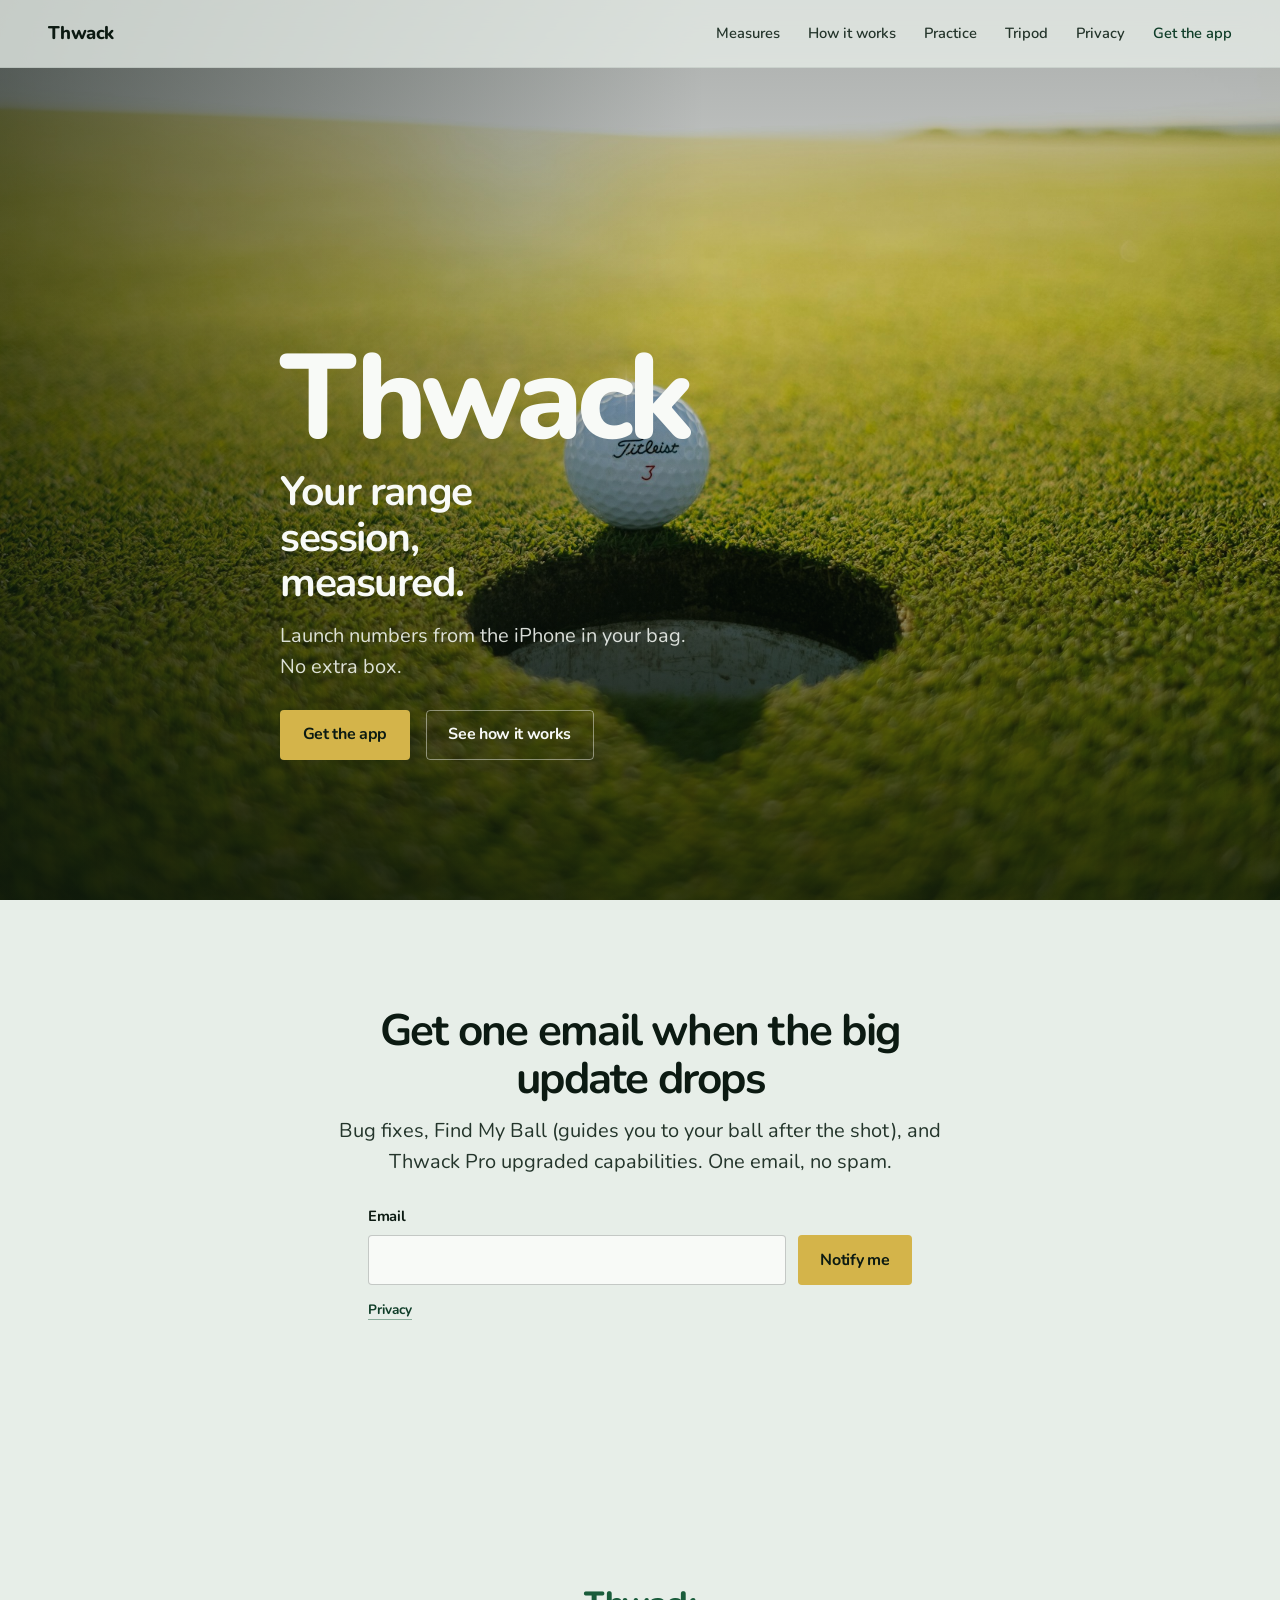
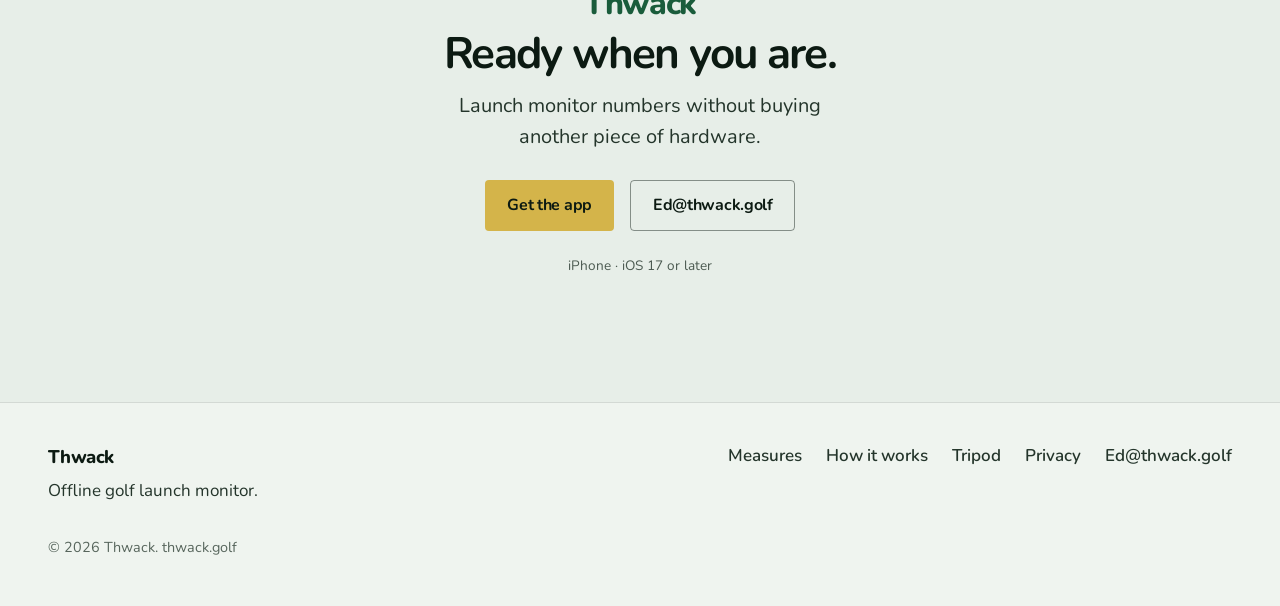
==== commit e1cf8049: "Revert "Merge pull request #2 from ErdTheTurd/cursor/hand-set-site-616c" This reverts commit 890e4cc" ====
--- a/index.html
+++ b/index.html
@@ -3,184 +3,146 @@
 <head>
   <meta charset="utf-8" />
   <meta name="viewport" content="width=device-width, initial-scale=1" />
-  <title>Thwack · the phone watches the ball</title>
-  <meta name="description" content="Thwack is a shot tracer and launch monitor for iPhone. The camera tracks the ball, draws the tracer, and reports what it actually saw. If the read is thin, it says Not sure." />
-  <meta name="theme-color" content="#080808" />
-  <meta property="og:title" content="Thwack · the phone watches the ball" />
-  <meta property="og:description" content="The camera tracks the ball, draws the tracer, and reports what it actually saw. If the read is thin, it says Not sure." />
-  <meta property="og:image" content="https://thwack.golf/assets/icon.png" />
-  <meta property="og:url" content="https://thwack.golf/" />
+  <title>Thwack | Golf launch monitor for iPhone</title>
+  <meta name="description" content="Thwack turns your iPhone into an offline golf launch monitor. Ball speed, launch, direction, carry, and a shot tracer. All on your phone." />
+  <meta property="og:title" content="Thwack | Golf launch monitor for iPhone" />
+  <meta property="og:description" content="Thwack turns your iPhone into an offline golf launch monitor. Ball speed, launch, direction, carry, and a shot tracer. All on your phone." />
+  <meta property="og:image" content="https://thwack.golf/assets/hero.jpg" />
   <meta property="og:type" content="website" />
   <link rel="icon" href="assets/favicon.png" type="image/png" />
   <link rel="apple-touch-icon" href="assets/icon.png" />
-  <link rel="preload" href="assets/fonts/anybody-latin.woff2" as="font" type="font/woff2" crossorigin />
-  <link rel="preload" href="assets/fonts/newsreader-latin.woff2" as="font" type="font/woff2" crossorigin />
+  <link rel="preconnect" href="https://fonts.googleapis.com" />
+  <link rel="preconnect" href="https://fonts.gstatic.com" crossorigin />
+  <link href="https://fonts.googleapis.com/css2?family=Nunito:wght@400;500;600;700;800&display=swap" rel="stylesheet" />
   <link rel="stylesheet" href="assets/site.css" />
 </head>
 <body>
   <a class="skip" href="#main">Skip to content</a>
 
   <header class="site-header">
-    <div class="wrap header-inner">
-      <a class="brand" href="./" aria-label="Thwack home">
-        <img class="brand-mark" src="assets/mark.svg" alt="" width="40" height="40" />
-        <span class="brand-name">Thwack</span>
-      </a>
-      <nav class="site-nav" aria-label="Primary">
-        <a href="measures/">Measures</a>
-        <a href="how/">How</a>
-        <a href="practice/">Practice</a>
-        <a href="tripod/">Stand</a>
-        <a href="Privacy/">Privacy</a>
-      </nav>
-      <a class="btn btn-lime" href="https://apps.apple.com/app/id6818693265">App Store</a>
-    </div>
+    <a class="wordmark" href="" aria-label="Thwack home">Thwack</a>
+    <nav class="site-nav" aria-label="Primary">
+      <a class="" href="measures/">Measures</a>
+      <a class="" href="how/">How it works</a>
+      <a class="" href="practice/">Practice</a>
+      <a class="" href="tripod/">Tripod</a>
+      <a class="" href="Privacy/">Privacy</a>
+      <a class="nav-cta" href="https://apps.apple.com/us/app/thwack-golf/id6818693265" data-download>Get the app</a>
+    </nav>
   </header>
-
   <main id="main">
-    <div class="wrap hero">
-      <div>
-        <p class="kicker">Shot tracer and launch monitor</p>
-        <h1>The phone watches the ball.</h1>
-        <p class="lede">Set an iPhone on a tripod, address the ball, and swing. Thwack films the hit on the slow-motion camera, follows the ball through the first frames of flight, and draws the tracer. What you read next is what it could actually see.</p>
-        <p class="aside">No club sensor, no second device, no account. iOS 17 or later.</p>
+    <section class="hero" aria-label="Introduction">
+      <div class="hero-media" aria-hidden="true">
+        <img src="assets/hero.jpg" alt="" width="2400" height="1600" fetchpriority="high" />
+      </div>
+      <div class="hero-veil" aria-hidden="true"></div>
+      <div class="hero-copy">
+        <p class="brand">Thwack</p>
+        <h1>Your range session,<br />measured.</h1>
+        <p class="lede">Launch numbers from the iPhone in your bag. No extra box.</p>
         <div class="cta-row">
-          <a class="btn btn-lime" href="https://apps.apple.com/app/id6818693265">Get it on the App Store</a>
-          <a class="text-link" href="how/">How a session goes</a>
-        </div>
-      </div>
-      <figure class="shot-slot">
-        <div class="shot-slot-frame">
-          <p class="shot-slot-kicker">Screenshot slot</p>
-          <p class="shot-slot-note">The card after a swing. No app screenshot is in the repo yet.</p>
-          <p class="shot-slot-file">assets/screen-card.png</p>
-        </div>
-        <figcaption>The card goes here.</figcaption>
-      </figure>
-    </div>
-
-    <section class="block" aria-labelledby="card-heading">
-      <div class="wrap">
-        <p class="kicker">01 — The card</p>
-        <h2 id="card-heading">After the swing</h2>
-        <p class="copy">A few seconds, then a card. If a figure wasn’t measured off the ball, it is marked as estimated.</p>
-        <ul class="ledger">
-          <li>
-            <span class="ledger-name">Ball speed</span>
-            <p>From the ball in the frames right after impact. Miles per hour or km/h.</p>
-          </li>
-          <li>
-            <span class="ledger-name">Launch angle</span>
-            <p>How steep it left, in degrees.</p>
-          </li>
-          <li>
-            <span class="ledger-name">Direction</span>
-            <p>Started left or right of the target you aimed at.</p>
-          </li>
-          <li>
-            <span class="ledger-name">Carry</span>
-            <p>Estimated. A ball-flight model turns speed, launch, and direction into yards or meters, and the card says so.</p>
-          </li>
-          <li>
-            <span class="ledger-name">Spin</span>
-            <p>Not measured. Backspin and sidespin are typical values for the club you picked. They’re labeled estimated.</p>
-          </li>
-          <li>
-            <span class="ledger-name">Tracer</span>
-            <p>The line, on the clip. Save it to Photos if you want. Thwack only asks to add photos. It doesn’t read the rest of the library.</p>
-          </li>
-        </ul>
-      </div>
-    </section>
-
-    <section class="verdict" aria-labelledby="unsure-heading">
-      <div class="wrap verdict-grid">
-        <p class="kicker">02 — When the read is thin</p>
-        <h2 id="unsure-heading">Not sure.</h2>
-        <p class="verdict-copy">Dim light. A ball that vanishes into the sky or the bay. A phone that got bumped. When the track isn’t good enough, Thwack says Not sure. A blank beats a ball speed it invented so the screen looked finished.</p>
-      </div>
-    </section>
-
-    <section class="block" aria-labelledby="session-heading">
-      <div class="wrap">
-        <p class="kicker">03 — Before you hit</p>
-        <h2 id="session-heading">Two places to put the phone.</h2>
-        <div class="copy">
-          <p>Down the line, it sits behind you, pointing at the target, about 10 feet back. Face on, it sits beside the ball, about 8 feet away, looking at you. Either one. Any orientation on the mount. Tell it your handedness, and which club you’re holding. The spin estimate is just typical numbers for that club.</p>
-          <p>The sensors say if the phone isn’t still and level. Thwack finds a white or yellow ball, locks focus and exposure, and waits for the ball in the circle. Tap the ball if it locked onto the wrong thing. Then get out of the way and swing.</p>
-          <p>A tripod that doesn’t wobble is enough. Daylight, or a bay that’s actually bright. The <a href="tripod/">stand</a> Ed prints holds the phone about 15° down.</p>
-          <p><a class="text-link" href="how/">The whole sequence</a></p>
+          <a class="btn btn-primary" href="https://apps.apple.com/us/app/thwack-golf/id6818693265" data-download>Get the app</a>
+          <a class="btn btn-ghost" href="how/">See how it works</a>
         </div>
       </div>
     </section>
 
-    <section class="block" aria-labelledby="practice-heading">
-      <div class="wrap shift">
-        <p class="kicker">04 — After the basket</p>
-        <h2 id="practice-heading">It keeps the shots.</h2>
-        <div class="copy">
-          <p>Every swing stays on the phone, numbers and clip, until you delete it. Free history is the latest ten sessions. The tracer and the launch numbers stay free either way.</p>
-          <p>Pro adds club-by-club averages — carry, ball speed, launch, and how wide you missed — plus a dispersion map, two shots side by side, and history that doesn’t stop at ten. A free week, then monthly, yearly, or a one-time unlock.</p>
-          <p>Course mode is three fictional layouts, not real courses: Pine Hollow, Cedar Ridge, and Windmill Links. You play the holes with your own launch numbers. Putting is manual.</p>
-          <p>AirPlay, or an HDMI adapter, puts ball speed, launch, and carry on a TV so you can read them from the tee. The tracer color is yours. So are the units.</p>
-          <p><a class="text-link" href="practice/">Practice, in more detail</a></p>
+    <section class="section signup" aria-labelledby="signup-heading">
+      <h2 id="signup-heading">Get one email when the big update drops</h2>
+      <p class="lede">Bug fixes, Find My Ball (guides you to your ball after the shot), and Thwack Pro upgraded capabilities. One email, no spam.</p>
+      <form id="update-signup" class="signup-form" action="https://formspree.io/f/mzeeokkp" method="POST">
+        <div class="signup-gotcha" aria-hidden="true">
+          <label for="signup-gotcha">Leave blank</label>
+          <input id="signup-gotcha" type="text" name="_gotcha" tabindex="-1" autocomplete="off" />
         </div>
-      </div>
+        <input type="hidden" name="_subject" value="Thwack update signup" />
+        <label class="signup-label" for="signup-email">Email</label>
+        <div class="signup-row">
+          <input id="signup-email" type="email" name="email" required autocomplete="email" inputmode="email" />
+          <button class="btn btn-primary" type="submit">Notify me</button>
+        </div>
+        <p class="fine"><a href="Privacy/">Privacy</a></p>
+        <p id="signup-status" class="signup-status" role="status" aria-live="polite"></p>
+      </form>
     </section>
 
-    <section class="block" aria-labelledby="private-heading">
-      <div class="wrap">
-        <p class="kicker">05</p>
-        <h2 id="private-heading">It does not phone home.</h2>
-        <div class="copy">
-          <p>No account. Airplane mode is a normal way to use it. Video stays on the iPhone. Thwack doesn’t upload your swings.</p>
-          <p><a class="text-link" href="Privacy/">Privacy policy</a></p>
-        </div>
+    <section class="section download">
+      <p class="brand brand-sm">Thwack</p>
+      <h2>Ready when you are.</h2>
+      <p class="lede">Launch monitor numbers without buying another piece of hardware.</p>
+      <div class="cta-row">
+        <a class="btn btn-primary" href="https://apps.apple.com/us/app/thwack-golf/id6818693265" data-download>Get the app</a>
+        <a class="btn btn-ghost" href="mailto:Ed@thwack.golf">Ed@thwack.golf</a>
       </div>
-    </section>
-
-    <section class="block signup" aria-labelledby="signup-heading">
-      <div class="wrap">
-        <p class="kicker">A note, not a newsletter</p>
-        <h2 id="signup-heading">One email, when there’s something to say.</h2>
-        <p class="copy">The next one covers bug fixes, Find My Ball — it guides you to the ball after the shot — and whatever gets added to Pro. That’s the list.</p>
-        <form id="update-signup" class="signup-form" action="https://formspree.io/f/mzeeokkp" method="POST">
-          <div class="signup-gotcha" aria-hidden="true">
-            <label for="signup-gotcha">Leave blank</label>
-            <input id="signup-gotcha" type="text" name="_gotcha" tabindex="-1" autocomplete="off" />
-          </div>
-          <input type="hidden" name="_subject" value="Thwack update signup" />
-          <label class="signup-label" for="signup-email">Email</label>
-          <div class="signup-row">
-            <input id="signup-email" type="email" name="email" required autocomplete="email" inputmode="email" spellcheck="false" />
-            <button class="btn btn-lime" type="submit">Notify me</button>
-          </div>
-          <p class="fine"><a href="Privacy/">Privacy</a></p>
-          <p id="signup-status" class="signup-status" role="status" aria-live="polite"></p>
-        </form>
-      </div>
+      <p class="fine">iPhone · iOS 17 or later</p>
     </section>
   </main>
 
   <footer class="site-footer">
-    <div class="wrap footer-grid">
-      <div>
-        <p class="footer-name">Thwack</p>
-        <p class="footer-note">A practice tool, not a scientific launch monitor. The read depends on the light, where you put the phone, and whether the ball stands out. Use the numbers to compare shots.</p>
-      </div>
-      <nav class="footer-links" aria-label="Footer">
-        <a href="measures/">Measures</a>
-        <a href="how/">How</a>
-        <a href="practice/">Practice</a>
-        <a href="tripod/">Stand</a>
-        <a href="Privacy/">Privacy</a>
-        <a href="https://apps.apple.com/app/id6818693265">App Store</a>
-        <a href="mailto:Ed@thwack.golf">Ed@thwack.golf</a>
-      </nav>
-      <p class="footer-meta">© <span id="y"></span> Edward Dunn · thwack.golf</p>
+    <div class="footer-brand">
+      <span class="wordmark">Thwack</span>
+      <p>Offline golf launch monitor.</p>
     </div>
+    <div class="footer-links">
+      <a href="measures/">Measures</a>
+      <a href="how/">How it works</a>
+      <a href="tripod/">Tripod</a>
+      <a href="Privacy/">Privacy</a>
+      <a href="mailto:Ed@thwack.golf">Ed@thwack.golf</a>
+    </div>
+    <p class="footer-note">© <span id="y"></span> Thwack. thwack.golf</p>
   </footer>
 
-  <script src="assets/site.js"></script>
+  <script>
+    document.getElementById("y").textContent = new Date().getFullYear();
+    window.THWACK_APP_STORE_URL = "https://apps.apple.com/us/app/thwack-golf/id6818693265";
+    document.querySelectorAll("[data-download]").forEach((el) => {
+      el.setAttribute("href", window.THWACK_APP_STORE_URL);
+    });
+
+    const signupForm = document.getElementById("update-signup");
+    const signupStatus = document.getElementById("signup-status");
+    if (signupForm && signupStatus && window.fetch) {
+      signupForm.addEventListener("submit", async (event) => {
+        event.preventDefault();
+        const submit = signupForm.querySelector("[type=submit]");
+        const email = signupForm.querySelector("[name=email]");
+        signupStatus.textContent = "";
+        signupStatus.classList.remove("is-ok", "is-error");
+        if (email) email.removeAttribute("aria-invalid");
+        if (submit) submit.disabled = true;
+        try {
+          const response = await fetch(signupForm.action, {
+            method: "POST",
+            body: new FormData(signupForm),
+            headers: { Accept: "application/json" }
+          });
+          if (response.ok) {
+            signupForm.reset();
+            signupStatus.textContent = "Thanks. One email when the update drops.";
+            signupStatus.classList.add("is-ok");
+            return;
+          }
+          let message = "Could not sign you up. Please try again.";
+          try {
+            const data = await response.json();
+            if (data && Array.isArray(data.errors) && data.errors.length) {
+              message = data.errors.map((error) => error.message).filter(Boolean).join(" ");
+            }
+          } catch (parseError) {
+            /* keep the fallback message */
+          }
+          signupStatus.textContent = message || "Could not sign you up. Please try again.";
+          signupStatus.classList.add("is-error");
+          if (email) email.setAttribute("aria-invalid", "true");
+        } catch (networkError) {
+          signupStatus.textContent = "Could not sign you up. Please try again.";
+          signupStatus.classList.add("is-error");
+        } finally {
+          if (submit) submit.disabled = false;
+        }
+      });
+    }
+  </script>
 </body>
 </html>
--- a/assets/site.css
+++ b/assets/site.css
@@ -1,640 +1,630 @@
-/* Thwack
-   Near-black ground, the app's lime, the club-and-tracer mark.
-   Type: Anybody (the word and the headlines), Newsreader (the sentences),
-   Azeret Mono (the labels). */
-
-@font-face {
-  font-family: "Anybody";
-  font-style: normal;
-  font-weight: 500 760;
-  font-stretch: 80% 130%;
-  font-display: swap;
-  src: url("fonts/anybody-latin.woff2") format("woff2");
-  unicode-range: U+0000-00FF, U+0131, U+0152-0153, U+02BB-02BC, U+02C6, U+02DA, U+02DC, U+0304, U+0308, U+0329, U+2000-206F, U+20AC, U+2122, U+2191, U+2193, U+2212, U+2215, U+FEFF, U+FFFD;
-}
-
-@font-face {
-  font-family: "Newsreader";
-  font-style: normal;
-  font-weight: 480;
-  font-display: swap;
-  src: url("fonts/newsreader-latin.woff2") format("woff2");
-  unicode-range: U+0000-00FF, U+0131, U+0152-0153, U+02BB-02BC, U+02C6, U+02DA, U+02DC, U+0304, U+0308, U+0329, U+2000-206F, U+20AC, U+2122, U+2191, U+2193, U+2212, U+2215, U+FEFF, U+FFFD;
-}
-
-@font-face {
-  font-family: "Azeret Mono";
-  font-style: normal;
-  font-weight: 500;
-  font-display: swap;
-  src: url("fonts/azeret-mono-latin.woff2") format("woff2");
-  unicode-range: U+0000-00FF, U+0131, U+0152-0153, U+02BB-02BC, U+02C6, U+02DA, U+02DC, U+0304, U+0308, U+0329, U+2000-206F, U+20AC, U+2122, U+2191, U+2193, U+2212, U+2215, U+FEFF, U+FFFD;
-}
+/* Thwack marketing site
+   Direction: deep fairway ink + warm tracer gold on cool mist greens.
+   Type: SF Rounded (app) → Nunito on the web. */
 
 :root {
-  --bg: #080808;
-  --ink: #f4f4f1;
-  --ink-soft: #d4d4cc;
-  --muted: #b9b9b1;
-  --lime: #a0ff5f;
-  --lime-ink: #10140c;
-  --line: #2c2c2c;
-  --line-strong: #8d8d86;
-  --danger: #ffb4a8;
-  --gutter: clamp(1.15rem, 4vw, 2.5rem);
-  --measure: 38rem;
-  --display: "Anybody", "Arial Narrow", Impact, sans-serif;
-  --serif: "Newsreader", "Iowan Old Style", Palatino, Georgia, serif;
-  --mono: "Azeret Mono", ui-monospace, "Cascadia Mono", monospace;
+  --ink: #0c1a12;
+  --ink-soft: #24352b;
+  --mist: #e7eee8;
+  --mist-deep: #d5e0d7;
+  --panel: #f3f7f3;
+  --fairway: #1a5c3b;
+  --fairway-deep: #0f3d28;
+  --tracer: #d4b44a;
+  --tracer-hot: #f0d56a;
+  --white: #f8faf7;
+  --line: color-mix(in srgb, var(--ink) 12%, transparent);
+  --header-h: 4.25rem;
+  --ease: cubic-bezier(0.22, 1, 0.36, 1);
+  --font: ui-rounded, "SF Pro Rounded", "Nunito", "Avenir Next Rounded", system-ui, sans-serif;
+  --font-brand: var(--font);
+  --font-body: var(--font);
 }
 
 *,
 *::before,
 *::after { box-sizing: border-box; }
 
-html { color-scheme: dark; }
+/* Inner pages sit under the fixed header */
+.page {
+  padding: calc(var(--header-h) + 2.5rem) 0 4rem;
+}
+
+.page > .section:first-child {
+  padding-top: 0;
+}
+
+.site-nav a.is-active {
+  color: var(--ink);
+  box-shadow: inset 0 -2px 0 var(--tracer);
+}
+
+.page-hero-mini {
+  width: min(1080px, calc(100% - 2.5rem));
+  margin: 0 auto 1rem;
+}
+
+.page-hero-mini .brand-sm {
+  margin-bottom: 0.35rem;
+}
+
+html {
+  color-scheme: light;
+  scroll-behavior: auto;
+}
+
 
 body {
   margin: 0;
-  background: var(--bg);
   color: var(--ink);
-  font-family: var(--serif);
-  font-weight: 480;
-  font-size: 1.125rem;
+  background:
+    radial-gradient(900px 480px at 12% -8%, #cfe0d4 0%, transparent 55%),
+    radial-gradient(700px 420px at 100% 8%, #e6efc9 0%, transparent 45%),
+    var(--mist);
+  font-family: var(--font-body);
+  font-optical-sizing: auto;
+  font-size: 1.0625rem;
   line-height: 1.55;
-  text-rendering: optimizeLegibility;
   -webkit-font-smoothing: antialiased;
 }
 
-img { max-width: 100%; height: auto; }
-
-p { margin: 0 0 1rem; }
-p:last-child { margin-bottom: 0; }
-
-h1, h2, h3 {
-  font-family: var(--display);
-  font-weight: 650;
-  font-stretch: 88%;
-  letter-spacing: -0.034em;
-  line-height: 0.96;
-  text-wrap: balance;
-}
-
-a { color: inherit; }
-
-:focus { outline: none; }
-:focus-visible {
-  outline: 2px solid var(--lime);
-  outline-offset: 3px;
-}
-
-::selection {
-  background: var(--lime);
-  color: var(--lime-ink);
-}
+img {
+  display: block;
+  max-width: 100%;
+  height: auto;
+}
+
+a { color: var(--fairway-deep); }
 
 .skip {
   position: absolute;
-  left: var(--gutter);
-  top: 0.6rem;
-  transform: translateY(-140%);
-  background: var(--lime);
-  color: var(--lime-ink);
-  font-family: var(--display);
-  font-weight: 650;
-  font-stretch: 100%;
-  text-decoration: none;
-  padding: 0.55rem 0.8rem;
-  z-index: 50;
-}
-.skip:focus { transform: none; }
-
-.wrap {
-  width: min(72rem, calc(100% - 2 * var(--gutter)));
-  margin-inline: auto;
-}
-
-.kicker {
-  margin: 0 0 0.85rem;
-  font-family: var(--mono);
-  font-weight: 500;
-  font-size: 0.75rem;
-  letter-spacing: 0.08em;
-  text-transform: uppercase;
-  color: var(--muted);
-}
-
-.lede {
-  font-size: clamp(1.2rem, 2.1vw, 1.45rem);
-  line-height: 1.45;
-  max-width: 36rem;
-  color: var(--ink);
-}
-
-/* Header */
-
+  left: -999px;
+  top: 0;
+  background: var(--ink);
+  color: var(--white);
+  padding: 0.75rem 1rem;
+  z-index: 100;
+}
+.skip:focus { left: 1rem; top: 1rem; }
+
+/* -- Header -- */
 .site-header {
-  position: sticky;
-  top: 0;
-  z-index: 30;
-  background: var(--bg);
-  border-bottom: 1px solid var(--line);
-}
-
-.header-inner {
-  display: grid;
-  grid-template-columns: 1fr auto;
-  grid-template-areas:
-    "brand cta"
-    "nav nav";
-  align-items: center;
-  gap: 0.35rem 1rem;
-  padding-block: 0.75rem 0.55rem;
-}
-
-.brand {
-  grid-area: brand;
+  position: fixed;
+  inset: 0 0 auto;
+  z-index: 40;
+  height: var(--header-h);
   display: flex;
   align-items: center;
-  gap: 0.6rem;
+  justify-content: space-between;
+  padding: 0 clamp(1.25rem, 4vw, 3rem);
+  background: color-mix(in srgb, var(--mist) 78%, transparent);
+  backdrop-filter: blur(14px) saturate(1.2);
+  border-bottom: 1px solid color-mix(in srgb, var(--ink) 8%, transparent);
+}
+
+.wordmark {
+  font-family: var(--font-brand);
+  font-weight: 800;
+  font-size: 1.15rem;
+  letter-spacing: -0.03em;
   text-decoration: none;
-  min-width: 0;
-}
-
-.brand-mark { width: 2.35rem; height: 2.35rem; flex: none; }
-
-.brand-name {
-  font-family: var(--display);
-  font-weight: 720;
-  font-stretch: 118%;
+  color: var(--ink);
+}
+
+.site-nav {
+  display: flex;
+  align-items: center;
+  gap: clamp(1rem, 3vw, 1.75rem);
+}
+
+.site-nav a {
+  font-family: var(--font-brand);
+  font-weight: 600;
+  font-size: 0.92rem;
+  text-decoration: none;
+  color: var(--ink-soft);
+}
+
+.site-nav a:hover { color: var(--ink); }
+
+.nav-cta {
+  color: var(--fairway-deep) !important;
+}
+
+@media (max-width: 720px) {
+  .site-header {
+    height: auto;
+    min-height: var(--header-h);
+    flex-wrap: wrap;
+    gap: 0.55rem 1rem;
+    padding-top: 0.85rem;
+    padding-bottom: 0.85rem;
+  }
+  .site-nav {
+    width: 100%;
+    flex-wrap: wrap;
+    gap: 0.65rem 1rem;
+  }
+  .site-nav a {
+    font-size: 0.85rem;
+  }
+}
+
+/* -- Hero -- */
+.hero {
+  position: relative;
+  min-height: 100svh;
+  display: grid;
+  align-items: end;
+  overflow: hidden;
+  color: var(--white);
+}
+
+.hero-media {
+  position: absolute;
+  inset: 0;
+}
+
+.hero-media img {
+  width: 100%;
+  height: 100%;
+  object-fit: cover;
+  object-position: 55% 40%;
+  transform: scale(1.06);
+  animation: heroDrift 28s var(--ease) infinite alternate;
+}
+
+@keyframes heroDrift {
+  from { transform: scale(1.06) translate3d(0, 0, 0); }
+  to { transform: scale(1.12) translate3d(-1.5%, 1%, 0); }
+}
+
+.hero-veil {
+  position: absolute;
+  inset: 0;
+  background:
+    linear-gradient(180deg, rgba(8, 18, 12, 0.35) 0%, rgba(8, 18, 12, 0.18) 35%, rgba(8, 18, 12, 0.72) 100%),
+    linear-gradient(90deg, rgba(8, 18, 12, 0.55) 0%, transparent 55%);
+}
+
+.hero-copy {
+  position: relative;
+  z-index: 1;
+  width: min(720px, calc(100% - 2.5rem));
+  margin: 0 auto var(--header-h);
+  padding: 0 0 clamp(2.5rem, 8vh, 4.5rem);
+  animation: rise 1s var(--ease) both;
+}
+
+@keyframes rise {
+  from { opacity: 0; transform: translateY(18px); }
+  to { opacity: 1; transform: none; }
+}
+
+.brand {
+  font-family: var(--font-brand);
+  font-weight: 800;
+  font-size: clamp(3.4rem, 12vw, 7.5rem);
+  letter-spacing: -0.05em;
+  line-height: 0.9;
+  margin: 0 0 1rem;
+  color: inherit;
+}
+
+.brand-sm {
+  font-size: clamp(1.5rem, 4vw, 2rem);
   letter-spacing: -0.04em;
-  text-transform: uppercase;
-  font-size: 1.2rem;
-  line-height: 1;
-}
-
-.site-nav {
-  grid-area: nav;
+  color: var(--fairway);
+  margin-bottom: 0.75rem;
+}
+
+.hero h1 {
+  font-family: var(--font-brand);
+  font-weight: 700;
+  font-size: clamp(1.65rem, 4.2vw, 2.55rem);
+  letter-spacing: -0.035em;
+  line-height: 1.12;
+  margin: 0 0 0.85rem;
+  max-width: 14ch;
+}
+
+.lede {
+  margin: 0 0 1.75rem;
+  font-size: clamp(1.05rem, 2.2vw, 1.25rem);
+  font-weight: 400;
+  max-width: 34ch;
+  color: color-mix(in srgb, var(--white) 86%, transparent);
+}
+
+.hero .lede { color: color-mix(in srgb, #f4f7f2 88%, transparent); }
+
+.cta-row {
   display: flex;
   flex-wrap: wrap;
-  gap: 0.15rem 1.05rem;
-  padding-bottom: 0.35rem;
-}
-
-.site-nav a {
-  font-family: var(--mono);
-  font-weight: 500;
-  font-size: 0.75rem;
-  letter-spacing: 0.06em;
-  text-transform: uppercase;
+  gap: 0.85rem 1rem;
+  align-items: center;
+}
+
+.btn {
+  font-family: var(--font-brand);
+  font-weight: 700;
+  font-size: 1rem;
+  letter-spacing: -0.02em;
   text-decoration: none;
-  color: var(--ink-soft);
-  padding: 0.7rem 0;
-}
-
-.site-nav a:hover { color: var(--ink); }
-
-.site-nav a[aria-current="page"] {
-  color: var(--ink);
-  box-shadow: inset 0 -2px 0 var(--lime);
-}
-
-.header-inner .btn { grid-area: cta; justify-self: end; }
-
-@media (max-width: 400px) {
-  .brand-name { font-size: 1.02rem; font-stretch: 108%; }
-  .brand-mark { width: 2rem; height: 2rem; }
-  .site-nav { gap: 0.1rem 0.7rem; }
-  .site-nav a { letter-spacing: 0.03em; font-size: 0.68rem; }
-}
-
-@media (min-width: 920px) {
-  .header-inner {
-    grid-template-columns: auto 1fr auto;
-    grid-template-areas: "brand nav cta";
-    padding-block: 0.7rem;
-  }
-  .site-nav {
-    justify-self: end;
-    padding-bottom: 0;
-    gap: 0.15rem 1.25rem;
-  }
-  .site-nav a { padding: 0.45rem 0; }
-}
-
-/* Buttons and text links */
-
-.btn {
   display: inline-flex;
   align-items: center;
   justify-content: center;
-  min-height: 2.85rem;
-  padding: 0 1rem;
+  min-height: 3.15rem;
+  padding: 0 1.35rem;
+  border-radius: 4px;
   border: 1px solid transparent;
+  transition: transform 160ms var(--ease), background 160ms ease, color 160ms ease, border-color 160ms ease;
+}
+
+.btn:hover { transform: translateY(-1px); }
+.btn:active { transform: none; }
+
+.btn-primary {
+  background: var(--tracer);
+  color: var(--ink);
+}
+
+.btn-primary:hover { background: var(--tracer-hot); }
+
+.btn-ghost {
   background: transparent;
-  color: var(--ink);
-  font-family: var(--display);
-  font-weight: 680;
-  font-stretch: 100%;
-  font-size: 1rem;
-  letter-spacing: -0.02em;
-  line-height: 1;
-  text-decoration: none;
-  cursor: pointer;
-}
-
-.btn-lime {
-  background: var(--lime);
-  color: var(--lime-ink);
-}
-
-.btn-lime:hover { background: #c6ff90; }
-
-.btn-line { border-color: var(--line-strong); }
-
-.btn-line:hover {
-  border-color: var(--lime);
-  color: var(--lime);
-}
-
-.btn:disabled { opacity: 0.65; cursor: progress; }
-
-.text-link {
-  font-family: var(--display);
-  font-weight: 640;
-  font-stretch: 100%;
-  letter-spacing: -0.02em;
-  text-underline-offset: 0.18em;
-  text-decoration-color: var(--lime);
-}
-
-.cta-row {
-  display: flex;
-  flex-wrap: wrap;
-  align-items: center;
-  gap: 1rem 1.35rem;
-  margin-top: 1.6rem;
-}
-
-/* Hero */
-
-.hero {
+  color: inherit;
+  border-color: color-mix(in srgb, currentColor 45%, transparent);
+}
+
+.hero .btn-ghost { color: var(--white); }
+
+.btn-ghost:hover {
+  border-color: currentColor;
+  background: color-mix(in srgb, currentColor 8%, transparent);
+}
+
+/* -- Sections -- */
+.section {
+  width: min(1080px, calc(100% - 2.5rem));
+  margin: 0 auto;
+  padding: clamp(4.5rem, 12vh, 7.5rem) 0;
+}
+
+.section-head {
+  max-width: 36rem;
+  margin-bottom: clamp(2rem, 5vh, 3.25rem);
+}
+
+.section-head h2,
+.split-copy h2,
+.download h2,
+.signup h2 {
+  font-family: var(--font-brand);
+  font-weight: 700;
+  font-size: clamp(1.85rem, 4vw, 2.75rem);
+  letter-spacing: -0.04em;
+  line-height: 1.08;
+  margin: 0 0 0.75rem;
+}
+
+.section-head p,
+.split-copy p {
+  margin: 0;
+  color: var(--ink-soft);
+  font-size: 1.12rem;
+}
+
+/* Metrics - not cards: one horizontal composition */
+.measures {
+  position: relative;
+}
+
+.metric-rail {
+  list-style: none;
+  margin: 0;
+  padding: 0;
   display: grid;
-  grid-template-columns: minmax(0, 1fr) auto;
-  gap: clamp(1.75rem, 4vw, 4.5rem);
-  align-items: end;
-  padding: clamp(2rem, 5vw, 3.75rem) 0 clamp(3.25rem, 7vw, 5.5rem);
-}
-
-.hero h1 {
-  margin: 0 0 1.1rem;
-  font-size: clamp(3.15rem, 7.6vw, 6.15rem);
-  font-stretch: 80%;
-  font-weight: 680;
-  letter-spacing: -0.045em;
-  max-width: 8.2ch;
-}
-
-.hero .aside {
-  margin-top: 1rem;
-  max-width: 32rem;
-  color: var(--ink-soft);
-}
-
-.shot-slot {
-  margin: 0;
-  width: min(15.5rem, 34vw);
-}
-
-.shot-slot-frame {
-  position: relative;
-  aspect-ratio: 9 / 16.4;
-  border: 1px solid #3a3a3a;
-  padding: 1.15rem 1.05rem;
-  display: flex;
-  flex-direction: column;
-  justify-content: center;
-  gap: 0.55rem;
-}
-
-.shot-slot-frame::before,
-.shot-slot-frame::after {
-  content: "";
-  position: absolute;
-  width: 0.85rem;
-  height: 0.85rem;
-  border: 1.5px solid var(--lime);
-}
-
-.shot-slot-frame::before {
-  top: -1px;
-  left: -1px;
-  border-right: 0;
-  border-bottom: 0;
-}
-
-.shot-slot-frame::after {
-  right: -1px;
-  bottom: -1px;
-  border-left: 0;
-  border-top: 0;
-}
-
-.shot-slot-kicker,
-.shot-slot-file {
-  margin: 0;
-  font-family: var(--mono);
-  font-size: 0.68rem;
-  letter-spacing: 0.06em;
-  text-transform: uppercase;
-  color: var(--lime);
-}
-
-.shot-slot-note {
-  margin: 0;
-  font-size: 0.98rem;
-  line-height: 1.35;
-}
-
-.shot-slot-file {
-  color: var(--muted);
-  text-transform: none;
-  letter-spacing: 0;
-}
-
-.shot-slot figcaption {
-  margin-top: 0.55rem;
-  font-family: var(--mono);
-  font-size: 0.82rem;
-  letter-spacing: 0.02em;
-  color: var(--muted);
-}
-
-@media (max-width: 760px) {
-  .hero { grid-template-columns: 1fr; align-items: start; }
-  .hero h1 { max-width: none; }
-  .shot-slot { width: min(22rem, 100%); }
-  .shot-slot-frame { aspect-ratio: auto; }
-}
-
-/* Sections */
-
-.block { padding: clamp(3.25rem, 7vw, 5.75rem) 0; }
-
-.block h2 {
-  margin: 0 0 0.9rem;
-  font-size: clamp(2.15rem, 4.6vw, 3.35rem);
-  max-width: 16ch;
-}
-
-.copy { max-width: var(--measure); }
-.copy p + p { margin-top: 0; }
-.copy a { text-decoration-color: var(--lime); text-underline-offset: 0.16em; }
-
-.shift { margin-left: clamp(0rem, 6vw, 4.5rem); }
-
-@media (max-width: 700px) {
-  .shift { margin-left: 0; }
-}
-
-/* The card */
-
-.ledger {
-  list-style: none;
-  margin: 1.75rem 0 0;
-  padding: 0;
-  border-top: 1px solid var(--line);
-}
-
-.ledger li {
-  display: grid;
-  grid-template-columns: minmax(8.5rem, 13rem) minmax(0, 1fr);
-  gap: 0.4rem 1.75rem;
-  padding: 1.05rem 0;
-  border-bottom: 1px solid var(--line);
-}
-
-.ledger-name {
-  font-family: var(--display);
-  font-weight: 650;
-  font-stretch: 96%;
-  letter-spacing: -0.03em;
-  font-size: 1.25rem;
-  line-height: 1.15;
-}
-
-.ledger p { margin: 0; color: var(--ink-soft); max-width: 40rem; }
-
-@media (max-width: 640px) {
-  .ledger li { grid-template-columns: 1fr; gap: 0.2rem; padding: 0.95rem 0; }
-}
-
-/* Not sure */
-
-.verdict {
-  padding: clamp(4.5rem, 12vw, 8.5rem) 0;
+  grid-template-columns: repeat(5, minmax(0, 1fr));
+  gap: 0;
   border-top: 1px solid var(--line);
   border-bottom: 1px solid var(--line);
 }
 
-.verdict-grid {
-  display: grid;
-  grid-template-columns: minmax(0, 1fr) minmax(16rem, 26rem);
-  gap: 1.25rem 3rem;
-  align-items: end;
-}
-
-.verdict .kicker { grid-column: 1 / -1; margin-bottom: 0.2rem; }
-
-.verdict h2 {
-  margin: 0;
-  max-width: none;
-  color: var(--lime);
-  font-size: clamp(4.6rem, 13vw, 8.75rem);
-  font-stretch: 80%;
-  font-weight: 720;
-  letter-spacing: -0.05em;
-  line-height: 0.78;
-}
-
-.verdict-copy {
-  margin: 0;
-  font-size: 1.2rem;
-  line-height: 1.45;
-  max-width: 28rem;
-}
-
-@media (max-width: 980px) {
-  .verdict-grid { grid-template-columns: 1fr; align-items: start; }
-}
-
-/* Steps, needs, courses, offers */
-
-.subhead {
-  margin: 2.75rem 0 0.4rem;
-  font-size: clamp(1.7rem, 3vw, 2.2rem);
-}
-
+.metric-rail li {
+  padding: 1.35rem 1rem 1.35rem 0;
+  border-right: 1px solid var(--line);
+}
+
+.metric-rail li:last-child {
+  border-right: 0;
+  padding-right: 0;
+}
+
+.metric-name {
+  display: block;
+  font-family: var(--font-brand);
+  font-weight: 700;
+  font-size: 1.15rem;
+  letter-spacing: -0.03em;
+  margin-bottom: 0.25rem;
+}
+
+.metric-hint {
+  color: var(--ink-soft);
+  font-size: 0.92rem;
+}
+
+.tracer-line {
+  display: block;
+  width: 100%;
+  height: 64px;
+  margin-top: 1.75rem;
+  color: var(--tracer);
+}
+
+.tracer-line path {
+  stroke-dasharray: 1;
+  stroke-dashoffset: 1;
+  animation: drawTracer 1.8s var(--ease) 0.2s forwards;
+}
+
+@keyframes drawTracer {
+  to { stroke-dashoffset: 0; }
+}
+
+@media (max-width: 860px) {
+  .metric-rail {
+    grid-template-columns: 1fr 1fr;
+  }
+  .metric-rail li {
+    border-right: 0;
+    border-bottom: 1px solid var(--line);
+    padding: 1.1rem 0;
+  }
+  .metric-rail li:nth-child(odd) {
+    padding-right: 1rem;
+  }
+}
+
+/* How it works */
 .steps {
   list-style: none;
-  margin: 1.5rem 0 0;
+  margin: 0;
   padding: 0;
-  counter-reset: step;
-  max-width: 44rem;
+  display: grid;
+  gap: 0;
 }
 
 .steps li {
-  counter-increment: step;
   display: grid;
-  grid-template-columns: 2.75rem minmax(0, 1fr);
-  gap: 0.35rem 0.85rem;
-  padding: 1.25rem 0 1.35rem;
+  grid-template-columns: 4.5rem 1fr;
+  gap: 1rem;
+  padding: 1.5rem 0;
   border-top: 1px solid var(--line);
 }
 
 .steps li:last-child { border-bottom: 1px solid var(--line); }
 
-.steps li::before {
-  content: counter(step);
-  font-family: var(--display);
-  font-weight: 700;
-  font-stretch: 90%;
-  font-size: 1.7rem;
-  line-height: 1;
-  color: var(--lime);
-  padding-top: 0.15rem;
-}
-
-.steps h2 {
+.step-num {
+  font-family: var(--font-brand);
+  font-weight: 800;
+  font-size: 1.35rem;
+  letter-spacing: -0.04em;
+  color: var(--fairway);
+  line-height: 1.2;
+}
+
+.steps h3 {
+  font-family: var(--font-brand);
+  font-weight: 700;
+  font-size: 1.35rem;
+  letter-spacing: -0.03em;
   margin: 0 0 0.35rem;
-  font-size: 1.55rem;
-  max-width: none;
-}
-
-.steps p { margin: 0; color: var(--ink-soft); }
-
-.needs, .courses { margin: 1rem 0 0; max-width: 44rem; }
-.needs div, .courses div {
+}
+
+.steps p {
+  margin: 0;
+  color: var(--ink-soft);
+  max-width: 42rem;
+}
+
+/* Privacy split */
+.split {
   display: grid;
-  grid-template-columns: 9.5rem minmax(0, 1fr);
-  gap: 0.75rem 1.25rem;
-  padding: 0.9rem 0;
+  grid-template-columns: 1.05fr 0.95fr;
+  gap: clamp(1.75rem, 5vw, 3.5rem);
+  align-items: center;
+  width: min(1120px, calc(100% - 2.5rem));
+}
+
+.split-copy h2 { max-width: 10ch; }
+
+.split-copy p + p { margin-top: 1rem; }
+
+.text-link {
+  font-family: var(--font-brand);
+  font-weight: 700;
+  text-decoration: none;
+  border-bottom: 1px solid color-mix(in srgb, var(--fairway) 45%, transparent);
+  padding-bottom: 0.1rem;
+}
+
+.text-link:hover { border-bottom-color: var(--fairway); }
+
+.split-media {
+  margin: 0;
+  overflow: hidden;
+  border-radius: 2px;
+  min-height: 280px;
+}
+
+.split-media img {
+  width: 100%;
+  height: 100%;
+  min-height: 320px;
+  object-fit: cover;
+  filter: saturate(0.92) contrast(1.04);
+}
+
+@media (max-width: 800px) {
+  .split { grid-template-columns: 1fr; }
+  .split-media { order: -1; }
+}
+
+/* Practice - editorial rows, not cards */
+.practice-grid {
+  display: grid;
+  grid-template-columns: 1fr 1fr;
+  gap: 0 3rem;
+}
+
+.practice-grid article {
+  padding: 1.5rem 0;
   border-top: 1px solid var(--line);
 }
-.needs div:last-child, .courses div:last-child { border-bottom: 1px solid var(--line); }
-.needs dt, .courses dt {
-  font-family: var(--display);
-  font-weight: 650;
-  font-stretch: 100%;
+
+.practice-grid h3 {
+  font-family: var(--font-brand);
+  font-weight: 700;
+  font-size: 1.2rem;
   letter-spacing: -0.03em;
-  font-size: 1.15rem;
-}
-.needs dd, .courses dd { margin: 0; color: var(--ink-soft); }
-.courses .meta {
-  display: block;
-  margin-top: 0.25rem;
-  font-family: var(--mono);
-  font-size: 0.75rem;
-  letter-spacing: 0.03em;
-  color: var(--muted);
-}
-
-@media (max-width: 640px) {
-  .needs div, .courses div { grid-template-columns: 1fr; gap: 0.2rem; }
-}
-
-.offers { margin-top: 2rem; max-width: 44rem; }
-.offers article {
+  margin: 0 0 0.4rem;
+}
+
+.practice-grid p {
+  margin: 0;
+  color: var(--ink-soft);
+}
+
+@media (max-width: 700px) {
+  .practice-grid { grid-template-columns: 1fr; gap: 0; }
+}
+
+/* Setup needs */
+.need-list {
+  list-style: none;
+  margin: 0;
+  padding: 0;
+}
+
+.need-list li {
+  padding: 1.15rem 0;
+  border-top: 1px solid var(--line);
+  color: var(--ink-soft);
+  font-size: 1.08rem;
+}
+
+.need-list li:last-child { border-bottom: 1px solid var(--line); }
+
+.need-list strong {
+  font-family: var(--font-brand);
+  font-weight: 700;
+  color: var(--ink);
+  letter-spacing: -0.02em;
+}
+
+.need-list a {
+  font-weight: 700;
+  text-decoration: none;
+  border-bottom: 1px solid color-mix(in srgb, var(--fairway) 40%, transparent);
+}
+
+/* Tripod buy / print */
+.tripod-actions {
   display: grid;
-  grid-template-columns: 5.5rem minmax(0, 1fr);
-  column-gap: 1.25rem;
-  row-gap: 0.35rem;
-  align-items: start;
-  padding: 1.4rem 0 1.5rem;
+  grid-template-columns: 1fr 1fr;
+  gap: 0 3rem;
+}
+
+.tripod-actions > div {
+  padding: 1.5rem 0;
   border-top: 1px solid var(--line);
-}
-.offers article:last-child { border-bottom: 1px solid var(--line); }
-.offer-price {
-  margin: 0;
-  grid-row: 1 / span 3;
-  font-family: var(--display);
-  font-weight: 720;
-  font-stretch: 90%;
-  font-size: 2.8rem;
-  letter-spacing: -0.04em;
-  line-height: 0.9;
-  color: var(--lime);
-}
-.offer-price.is-quiet {
-  font-size: 2rem;
-  color: var(--ink-soft);
-  padding-top: 0.25rem;
-}
-.offers h2 {
-  margin: 0;
-  font-size: 1.45rem;
-  max-width: none;
-}
-.offers p { margin: 0; color: var(--ink-soft); max-width: 32rem; }
-.offers .btn { margin-top: 0.55rem; justify-self: start; }
-
-@media (max-width: 560px) {
-  .offers article { grid-template-columns: 1fr; }
-  .offer-price { grid-row: auto; }
-}
-
-/* Photograph */
-
-.still { margin: 1.75rem 0 2rem; max-width: 46rem; }
-.still img { width: 100%; height: auto; }
-.still figcaption {
-  margin-top: 0.55rem;
-  max-width: 32rem;
-  font-family: var(--mono);
-  font-size: 0.75rem;
-  letter-spacing: 0.02em;
-  color: var(--muted);
-}
-
-/* Signup */
-
-.signup { border-top: 1px solid var(--line); }
-
-.signup-form { max-width: 32rem; margin-top: 1.25rem; }
+  border-bottom: 1px solid var(--line);
+}
+
+.tripod-actions h3 {
+  font-family: var(--font-brand);
+  font-weight: 700;
+  font-size: 1.25rem;
+  letter-spacing: -0.03em;
+  margin: 0 0 0.45rem;
+}
+
+.tripod-actions p {
+  margin: 0 0 1.25rem;
+  color: var(--ink-soft);
+  max-width: 28rem;
+}
+
+.tripod-actions .btn-ghost {
+  color: var(--ink);
+}
+
+@media (max-width: 700px) {
+  .tripod-actions { grid-template-columns: 1fr; gap: 0; }
+  .tripod-actions > div:first-child { border-bottom: 0; }
+}
+
+/* Update signup */
+.signup {
+  text-align: center;
+}
+
+.signup h2 {
+  margin-left: auto;
+  margin-right: auto;
+  max-width: 14em;
+}
+
+.signup .lede {
+  margin-left: auto;
+  margin-right: auto;
+  max-width: 38rem;
+  color: var(--ink-soft);
+}
+
+.signup-form {
+  width: min(34rem, 100%);
+  margin: 0 auto;
+  text-align: left;
+}
 
 .signup-label {
   display: block;
-  margin-bottom: 0.4rem;
-  font-family: var(--mono);
-  font-size: 0.75rem;
-  letter-spacing: 0.06em;
-  text-transform: uppercase;
-  color: var(--muted);
+  margin-bottom: 0.45rem;
+  font-family: var(--font-brand);
+  font-weight: 700;
+  font-size: 0.92rem;
+  letter-spacing: -0.02em;
 }
 
 .signup-row {
   display: flex;
   flex-wrap: wrap;
-  gap: 0.65rem;
+  gap: 0.75rem;
+  align-items: stretch;
 }
 
 .signup-row input[type="email"] {
+  font: inherit;
+  color: var(--ink);
+  background: var(--white);
+  border: 1px solid color-mix(in srgb, var(--ink) 22%, transparent);
+  border-radius: 4px;
+  min-height: 3.15rem;
+  padding: 0 1rem;
   flex: 1 1 14rem;
   min-width: 0;
-  min-height: 2.85rem;
-  padding: 0 0.8rem;
-  border: 1px solid var(--line-strong);
-  background: #101010;
-  color: var(--ink);
-  font-family: var(--serif);
-  font-size: 1.05rem;
-  font-weight: 480;
 }
 
 .signup-row input[type="email"]:focus-visible {
-  outline: 2px solid var(--lime);
+  outline: 2px solid var(--fairway);
   outline-offset: 2px;
-  border-color: var(--lime);
+}
+
+.signup-row .btn {
+  flex: 0 0 auto;
 }
 
 .signup-gotcha {
@@ -652,141 +642,110 @@
 
 .signup .fine {
   margin: 0.85rem 0 0;
-  font-size: 0.95rem;
-  color: var(--ink-soft);
-}
-
-.signup .fine a { text-decoration-color: var(--lime); text-underline-offset: 0.16em; }
+  text-align: left;
+}
+
+.signup .fine a {
+  font-weight: 700;
+  text-decoration: none;
+  border-bottom: 1px solid color-mix(in srgb, var(--fairway) 45%, transparent);
+}
+
+.signup .fine a:hover {
+  border-bottom-color: var(--fairway);
+}
 
 .signup-status {
   min-height: 1.4em;
   margin: 0.75rem 0 0;
-  font-family: var(--display);
-  font-weight: 640;
-  font-stretch: 100%;
+  font-family: var(--font-brand);
+  font-weight: 700;
   letter-spacing: -0.02em;
 }
 
-.signup-status.is-ok { color: var(--lime); }
-.signup-status.is-error { color: var(--danger); }
-
-@media (max-width: 520px) {
+.signup-status.is-ok { color: var(--fairway-deep); }
+.signup-status.is-error { color: #8a2e22; }
+
+.signup-form button:disabled {
+  opacity: 0.7;
+  transform: none;
+}
+
+@media (max-width: 560px) {
   .signup-row .btn { width: 100%; }
 }
 
+/* Download */
+.download {
+  text-align: center;
+  padding-top: clamp(5rem, 14vh, 8rem);
+  padding-bottom: clamp(5rem, 14vh, 8rem);
+}
+
+.download .lede {
+  margin-left: auto;
+  margin-right: auto;
+  color: var(--ink-soft);
+}
+
+.download .cta-row {
+  justify-content: center;
+}
+
+.download .btn-ghost {
+  color: var(--ink);
+}
+
+.fine {
+  margin: 1.5rem auto 0;
+  max-width: 36rem;
+  font-size: 0.85rem;
+  color: color-mix(in srgb, var(--ink-soft) 80%, transparent);
+}
+
 /* Footer */
-
 .site-footer {
   border-top: 1px solid var(--line);
-  padding: 2.25rem 0 2.75rem;
-}
-
-.footer-grid {
+  padding: 2.5rem clamp(1.25rem, 4vw, 3rem) 3rem;
   display: grid;
-  grid-template-columns: minmax(0, 1.4fr) minmax(12rem, 0.8fr);
-  gap: 1.5rem 2.5rem;
-}
-
-.footer-name {
-  margin: 0 0 0.55rem;
-  font-family: var(--display);
-  font-weight: 720;
-  font-stretch: 112%;
-  letter-spacing: -0.04em;
-  text-transform: uppercase;
-  font-size: 1.35rem;
-}
-
-.footer-note {
-  margin: 0;
-  max-width: 36rem;
-  color: var(--ink-soft);
-  font-size: 1.02rem;
+  grid-template-columns: 1.2fr 1fr;
+  gap: 1.5rem;
+  background: color-mix(in srgb, var(--panel) 70%, transparent);
+}
+
+.footer-brand p {
+  margin: 0.4rem 0 0;
+  color: var(--ink-soft);
 }
 
 .footer-links {
   display: flex;
-  flex-direction: column;
   flex-wrap: wrap;
-  gap: 0.35rem;
-  align-items: flex-end;
-  align-content: start;
-}
-
-.footer-links a {
-  font-family: var(--mono);
-  font-size: 0.75rem;
-  letter-spacing: 0.05em;
-  text-transform: uppercase;
-  text-decoration: none;
-  color: var(--ink-soft);
-  padding: 0.2rem 0;
-}
-
+  gap: 1rem 1.5rem;
+  align-items: start;
+  justify-content: end;
+  font-family: var(--font-brand);
+  font-weight: 600;
+}
+
+.footer-links a { text-decoration: none; color: var(--ink-soft); }
 .footer-links a:hover { color: var(--ink); }
 
-.footer-meta {
+.footer-note {
   grid-column: 1 / -1;
-  margin: 0.25rem 0 0;
-  font-family: var(--mono);
-  font-size: 0.75rem;
-  letter-spacing: 0.03em;
-  color: var(--muted);
-}
-
-.footer-meta a { text-decoration-color: var(--lime); text-underline-offset: 0.15em; }
-
-@media (max-width: 700px) {
-  .footer-grid { grid-template-columns: 1fr; }
-  .footer-links { align-items: flex-start; }
-}
-
-/* Inner pages */
-
-.doc { padding: clamp(2rem, 5vw, 3.4rem) 0 clamp(3.5rem, 8vw, 5.5rem); }
-
-.page-title {
-  margin: 0 0 1rem;
-  font-size: clamp(2.8rem, 7vw, 5rem);
-  font-stretch: 82%;
-  font-weight: 680;
-  letter-spacing: -0.042em;
-  max-width: 12ch;
-}
-
-.doc .lede { margin-bottom: 0; }
-
-/* Privacy */
-
-.legal { max-width: 40rem; margin-top: 2.25rem; }
-.legal .meta {
-  margin: -0.2rem 0 1.5rem;
-  font-family: var(--mono);
-  font-size: 0.78rem;
-  letter-spacing: 0.04em;
-  color: var(--muted);
-}
-.legal section { padding: 1.15rem 0; border-top: 1px solid var(--line); }
-.legal section:last-of-type { border-bottom: 1px solid var(--line); }
-.legal h2 {
-  margin: 0 0 0.5rem;
-  font-size: 1.25rem;
-  font-stretch: 100%;
-  max-width: none;
-}
-.legal p, .legal li { color: var(--ink-soft); }
-.legal strong {
-  font-family: var(--display);
-  font-weight: 650;
-  font-stretch: 100%;
-  letter-spacing: -0.02em;
-  color: var(--ink);
-}
-.legal ul { margin: 0; padding-left: 1.15rem; }
-.legal li { margin: 0.35rem 0; }
-.legal a { text-decoration-color: var(--lime); text-underline-offset: 0.15em; }
-
-@media (forced-colors: active) {
-  .btn { border: 1px solid ButtonText; }
-  .shot-slot-frame { border: 1px solid CanvasText; }
-}
+  margin: 0.5rem 0 0;
+  color: color-mix(in srgb, var(--ink-soft) 75%, transparent);
+  font-size: 0.9rem;
+}
+
+@media (max-width: 640px) {
+  .site-footer { grid-template-columns: 1fr; }
+  .footer-links { justify-content: start; }
+}
+
+@media (prefers-reduced-motion: reduce) {
+  html { scroll-behavior: auto; }
+  .hero-media img { animation: none; transform: none; }
+  .hero-copy { animation: none; }
+  .tracer-line path { animation: none; stroke-dashoffset: 0; }
+}
